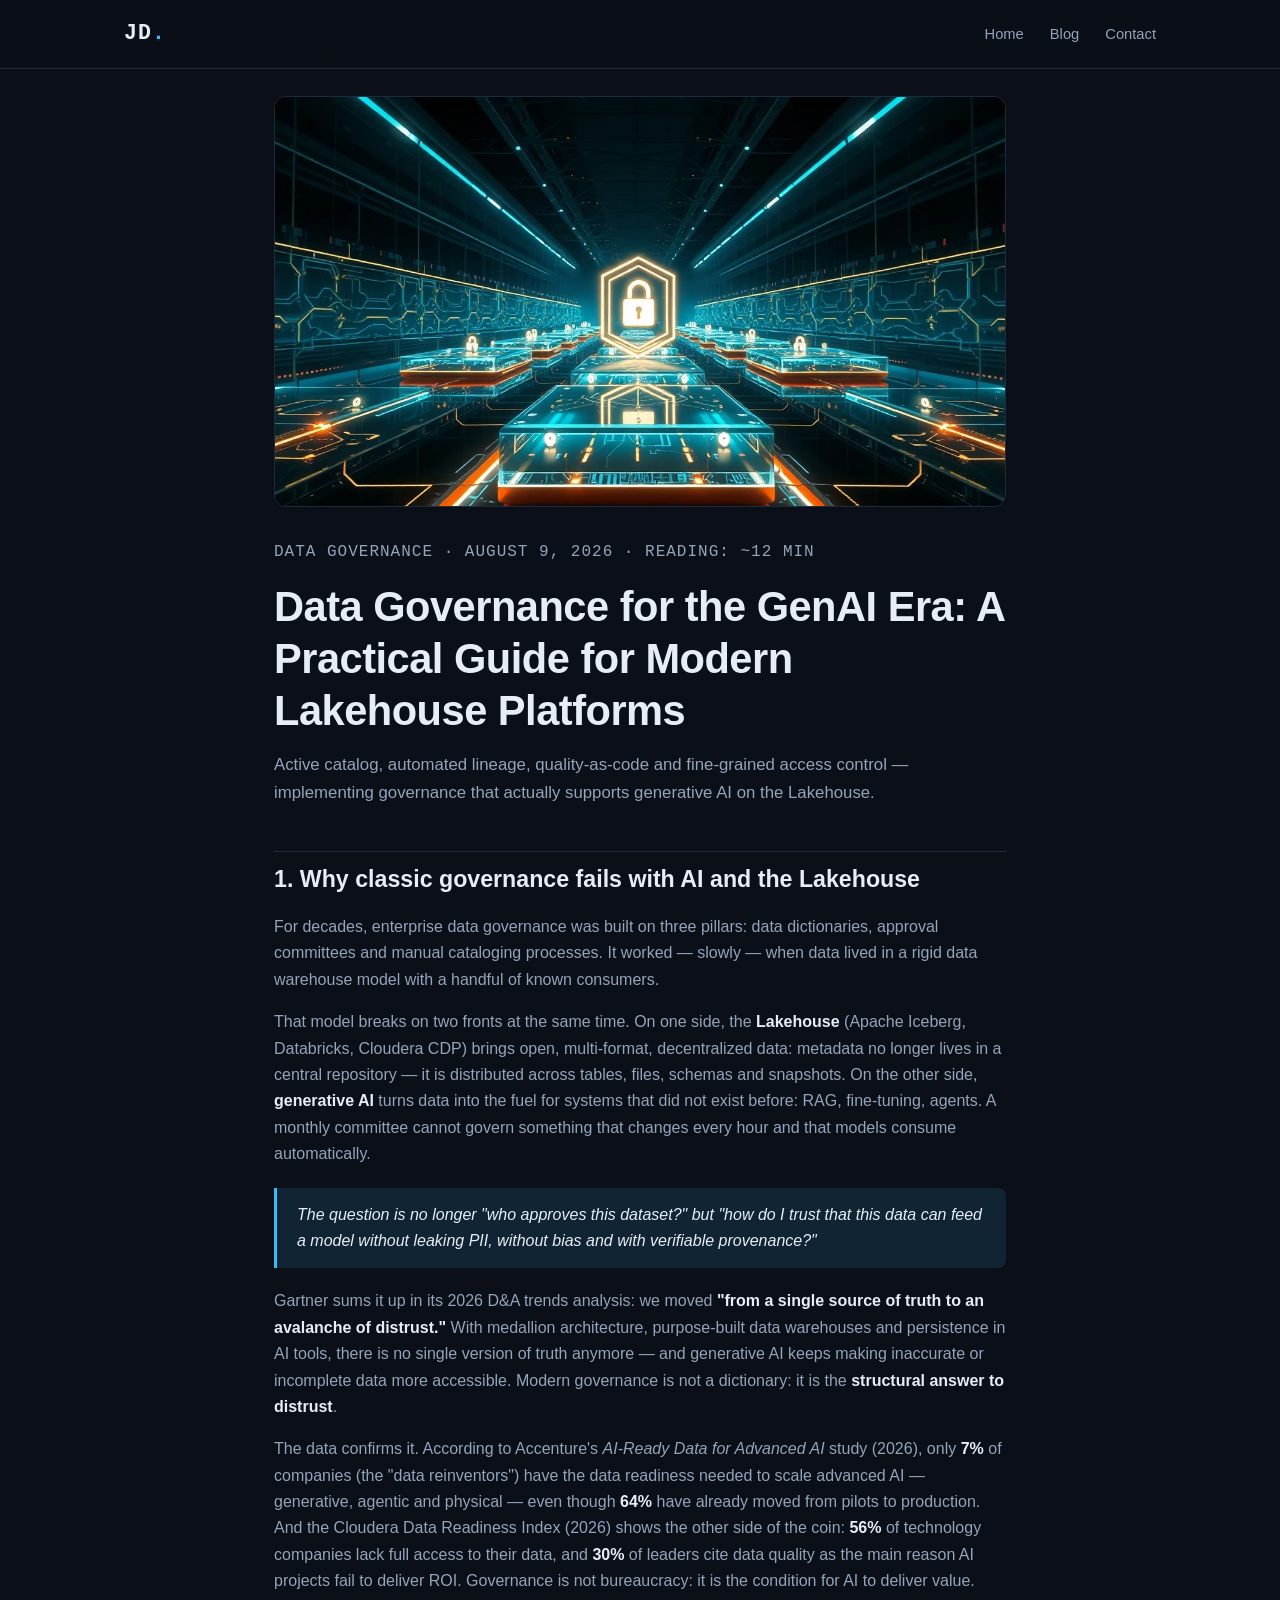
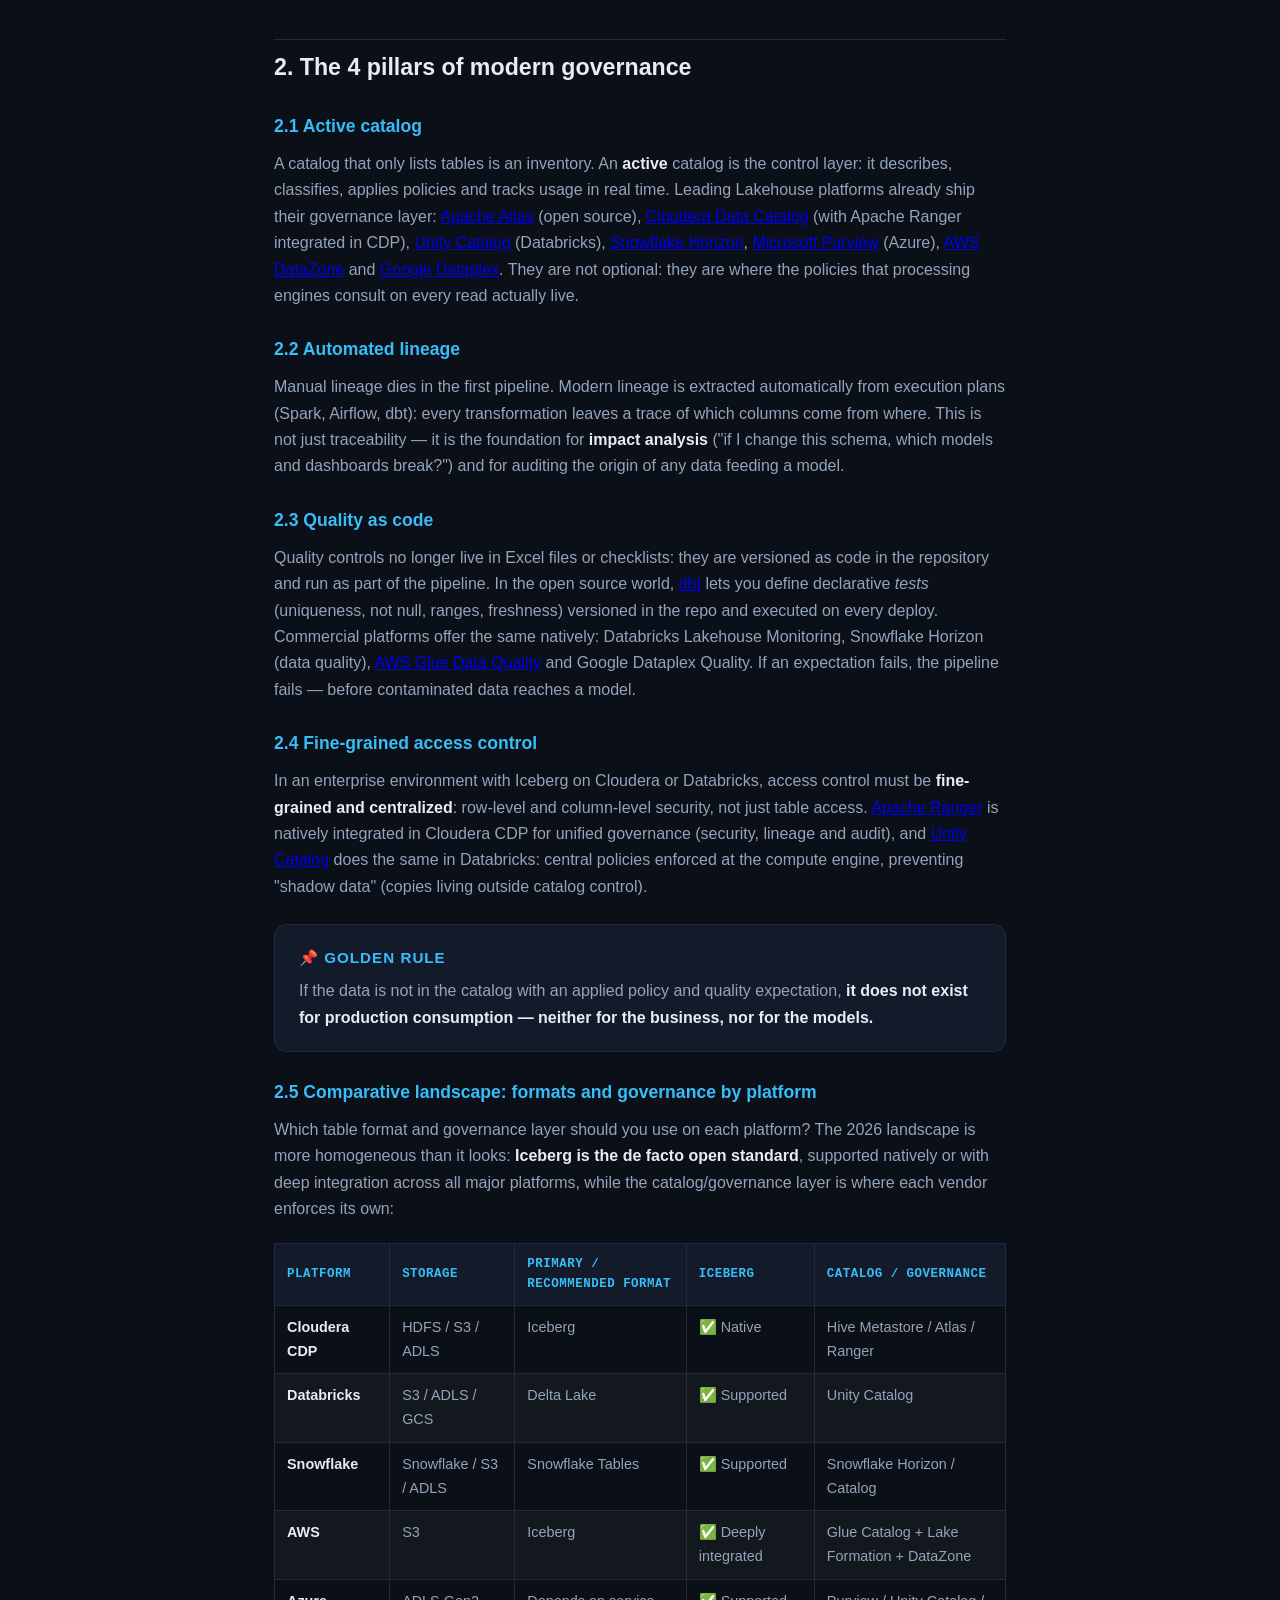
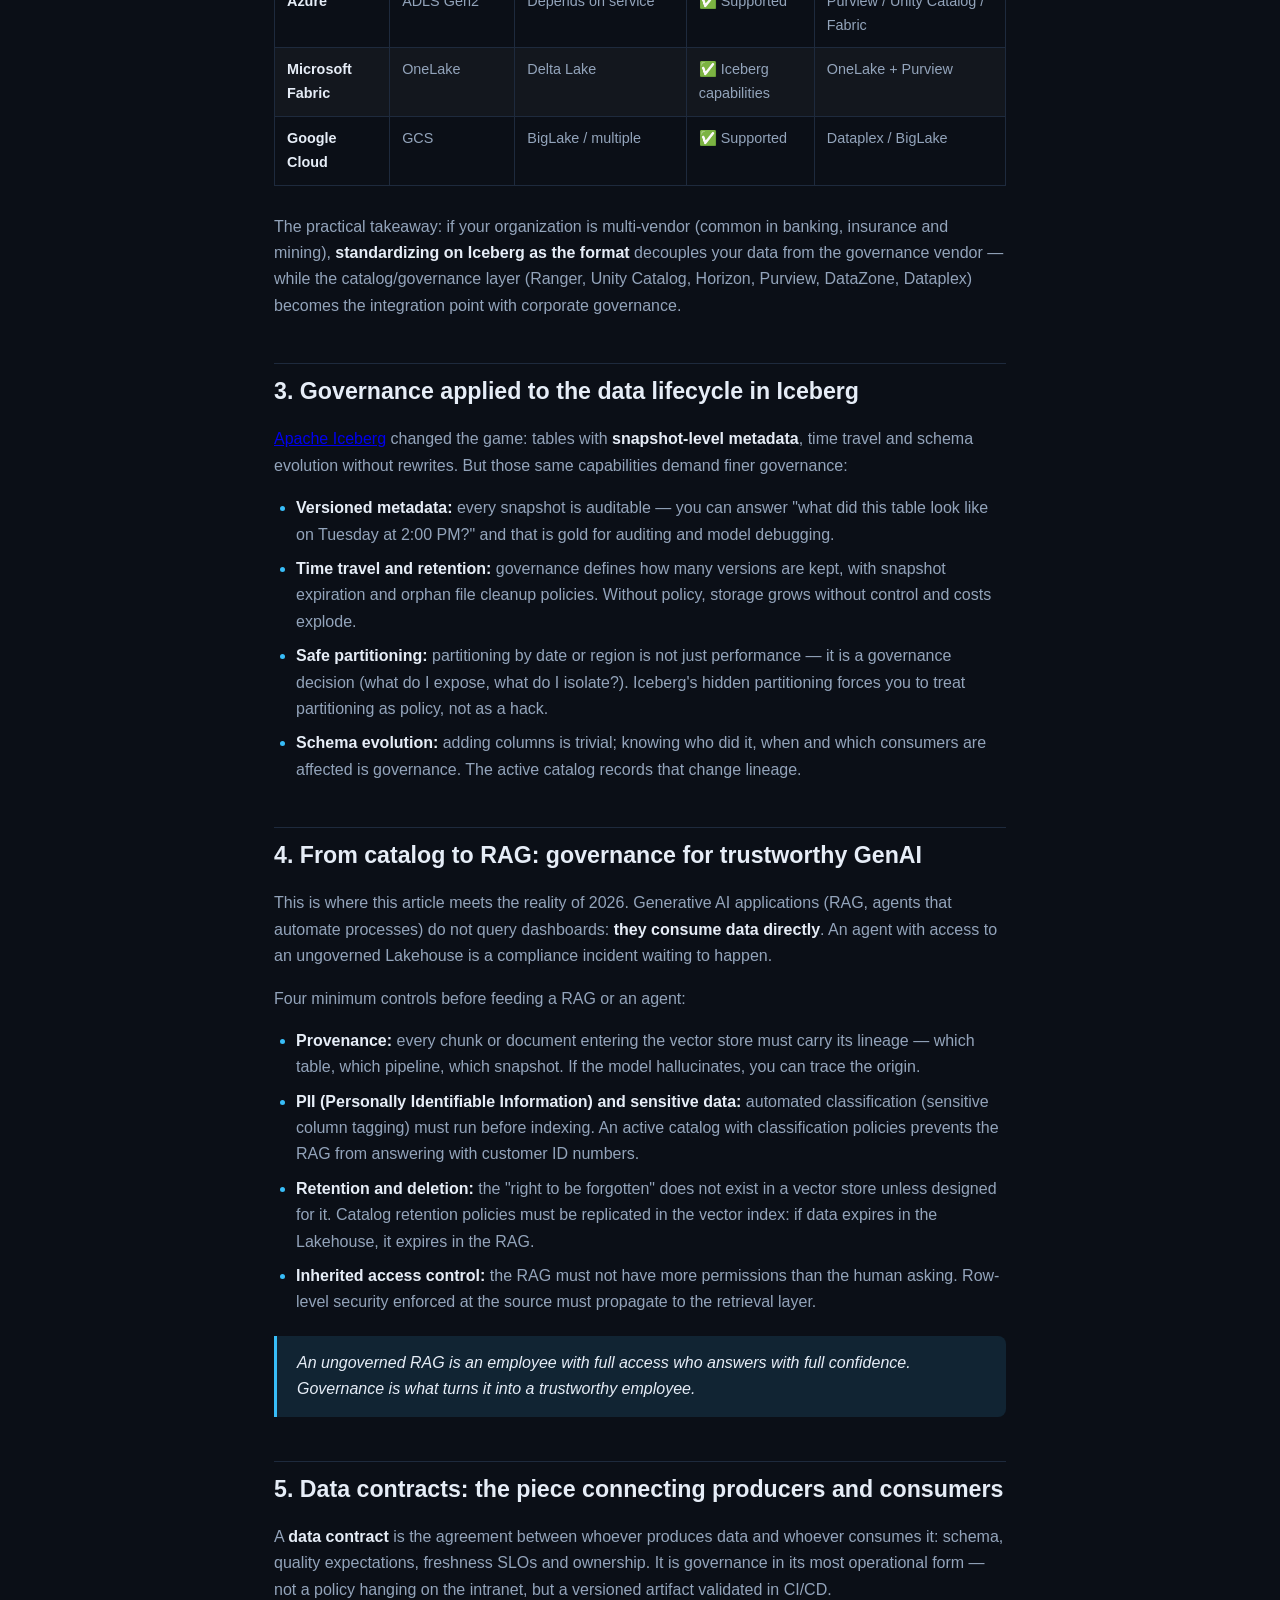
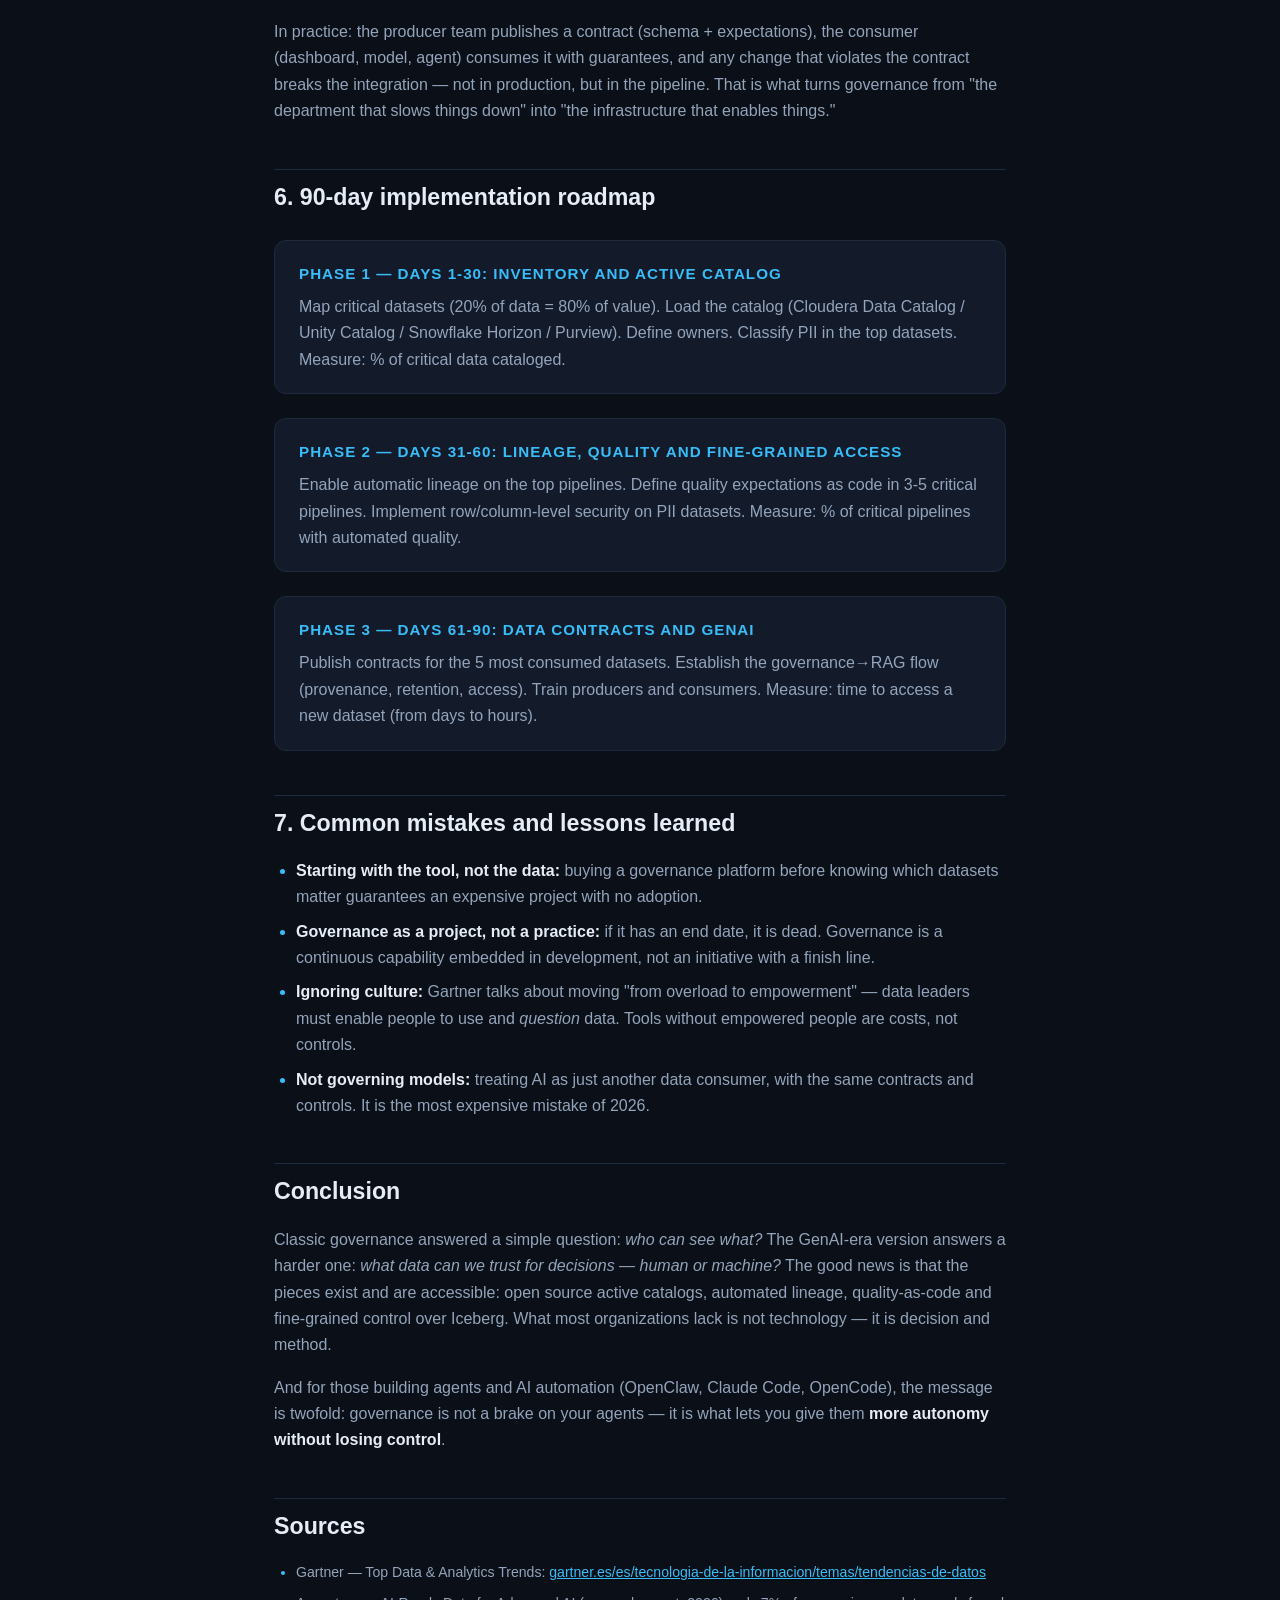
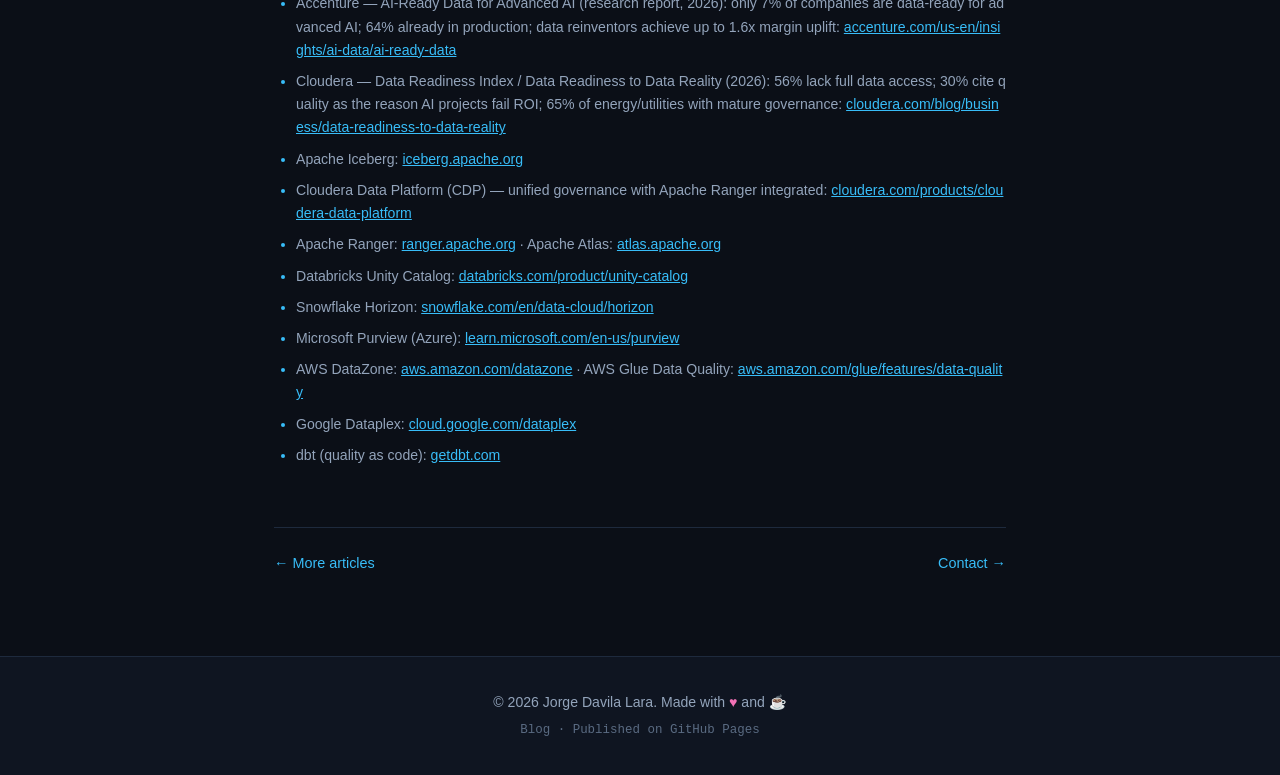
==== blog/data-governance-genai-lakehouse.en.html @ 79d01e51 "feat(blog): add AI-generated cover image to Data Governance GenAI article (ES+EN)" ====
<!DOCTYPE html>
<html lang="en">
<head>
  <meta charset="UTF-8" />
  <meta name="viewport" content="width=device-width, initial-scale=1.0" />
  <title>Data Governance for the GenAI Era — Jorge Davila Lara</title>
  <meta name="description" content="A practical guide to implementing modern governance on Lakehouse platforms (Iceberg, Databricks, Cloudera) that power generative AI applications (RAG, agents): active catalog, automated lineage, quality-as-code and fine-grained access control." />
  <link rel="stylesheet" href="../assets/css/style.css" />
  <style>
    .article { max-width: 780px; margin: 0 auto; padding: 40px 24px 80px; }
    .article-header { margin-bottom: 40px; }
    .article-cover { width: 100%; height: auto; border-radius: var(--radius); border: 1px solid var(--border); margin-bottom: 32px; display: block; }
    .article-meta { font-family: var(--mono); font-size: 0.8rem; color: var(--accent); text-transform: uppercase; letter-spacing: 1px; margin-bottom: 12px; }
    .article h1 { font-size: clamp(1.8rem, 4.5vw, 2.6rem); line-height: 1.25; letter-spacing: -0.5px; margin-bottom: 14px; }
    .article .subtitle { color: var(--text-dim); font-size: 1.05rem; margin-bottom: 10px; }
    .article h2 { font-size: 1.45rem; margin: 44px 0 16px; padding-top: 8px; border-top: 1px solid var(--border); }
    .article h3 { font-size: 1.1rem; margin: 26px 0 10px; color: var(--accent); }
    .article p { color: var(--text-dim); margin-bottom: 16px; font-size: 1rem; }
    .article ul, .article ol { color: var(--text-dim); margin: 0 0 18px 22px; }
    .article li { margin-bottom: 8px; }
    .article li::marker { color: var(--accent); }
    .article blockquote { border-left: 3px solid var(--accent); background: var(--accent-dim); padding: 14px 20px; border-radius: 0 8px 8px 0; margin: 20px 0; color: var(--text); font-style: italic; }
    .article strong { color: var(--text); }
    .article code { font-family: var(--mono); font-size: 0.88em; background: var(--bg-card); border: 1px solid var(--border); padding: 2px 7px; border-radius: 5px; color: var(--accent-2); }
    .article .callout { background: var(--bg-card); border: 1px solid var(--border); border-radius: var(--radius); padding: 20px 24px; margin: 24px 0; }
    .article .callout h4 { color: var(--accent); margin-bottom: 8px; font-size: 0.95rem; text-transform: uppercase; letter-spacing: 1px; }
    .article .callout p { margin-bottom: 8px; }
    .article .callout p:last-child { margin-bottom: 0; }
    .sources { font-size: 0.88rem; }
    .sources li { word-break: break-all; }
    .sources a { color: var(--accent); }
    .back-link { display: inline-block; margin-bottom: 30px; font-family: var(--mono); font-size: 0.85rem; color: var(--accent); text-decoration: none; }
    .back-link:hover { text-decoration: underline; }
    .article-nav { display: flex; justify-content: space-between; margin-top: 60px; padding-top: 24px; border-top: 1px solid var(--border); font-size: 0.9rem; }
    .article-nav a { color: var(--accent); text-decoration: none; }
    .article-nav a:hover { text-decoration: underline; }
    .article table { width: 100%; border-collapse: collapse; margin: 20px 0 28px; font-size: 0.9rem; }
    .article th { background: var(--bg-card); color: var(--accent); text-align: left; padding: 10px 12px; border: 1px solid var(--border); font-family: var(--mono); font-size: 0.78rem; text-transform: uppercase; letter-spacing: 0.5px; }
    .article td { padding: 10px 12px; border: 1px solid var(--border); color: var(--text-dim); vertical-align: top; }
    .article tr:nth-child(even) td { background: rgba(255, 255, 255, 0.03); }
    .article td:first-child { color: var(--text); font-weight: 600; }
    @media (max-width: 640px) { .article table { display: block; overflow-x: auto; white-space: nowrap; } }
  </style>
</head>
<body>

  <header class="navbar scrolled">
    <div class="container navbar-inner">
      <a href="../index.html" class="logo">JD<span class="logo-dot">.</span></a>
      <nav class="nav-links">
        <a href="../index.html#inicio">Home</a>
        <a href="../index.html#blog">Blog</a>
        <a href="../index.html#contacto">Contact</a>
      </nav>
    </div>
  </header>

  <main class="article">
    <a href="../index.html#blog" class="back-link">← Back to blog</a>

    <header class="article-header">
      <img src="img/data-governance-genai-lakehouse.png" alt="Data governance for the GenAI era illustration: layered data lake protected by a shield, connected to a neural network" class="article-cover" loading="lazy" />
      <p class="article-meta">Data Governance · August 9, 2026 · Reading: ~12 min</p>
      <h1>Data Governance for the GenAI Era: A Practical Guide for Modern Lakehouse Platforms</h1>
      <p class="subtitle">Active catalog, automated lineage, quality-as-code and fine-grained access control — implementing governance that actually supports generative AI on the Lakehouse.</p>
    </header>

    <h2>1. Why classic governance fails with AI and the Lakehouse</h2>
    <p>For decades, enterprise data governance was built on three pillars: data dictionaries, approval committees and manual cataloging processes. It worked — slowly — when data lived in a rigid data warehouse model with a handful of known consumers.</p>
    <p>That model breaks on two fronts at the same time. On one side, the <strong>Lakehouse</strong> (Apache Iceberg, Databricks, Cloudera CDP) brings open, multi-format, decentralized data: metadata no longer lives in a central repository — it is distributed across tables, files, schemas and snapshots. On the other side, <strong>generative AI</strong> turns data into the fuel for systems that did not exist before: RAG, fine-tuning, agents. A monthly committee cannot govern something that changes every hour and that models consume automatically.</p>
    <blockquote>The question is no longer "who approves this dataset?" but "how do I trust that this data can feed a model without leaking PII, without bias and with verifiable provenance?"</blockquote>
    <p>Gartner sums it up in its 2026 D&amp;A trends analysis: we moved <strong>"from a single source of truth to an avalanche of distrust."</strong> With medallion architecture, purpose-built data warehouses and persistence in AI tools, there is no single version of truth anymore — and generative AI keeps making inaccurate or incomplete data more accessible. Modern governance is not a dictionary: it is the <strong>structural answer to distrust</strong>.</p>
    <p>The data confirms it. According to Accenture's <em>AI-Ready Data for Advanced AI</em> study (2026), only <strong>7%</strong> of companies (the "data reinventors") have the data readiness needed to scale advanced AI — generative, agentic and physical — even though <strong>64%</strong> have already moved from pilots to production. And the Cloudera Data Readiness Index (2026) shows the other side of the coin: <strong>56%</strong> of technology companies lack full access to their data, and <strong>30%</strong> of leaders cite data quality as the main reason AI projects fail to deliver ROI. Governance is not bureaucracy: it is the condition for AI to deliver value.</p>

    <h2>2. The 4 pillars of modern governance</h2>

    <h3>2.1 Active catalog</h3>
    <p>A catalog that only lists tables is an inventory. An <strong>active</strong> catalog is the control layer: it describes, classifies, applies policies and tracks usage in real time. Leading Lakehouse platforms already ship their governance layer: <a href="https://atlas.apache.org/" target="_blank" rel="noopener">Apache Atlas</a> (open source), <a href="https://www.cloudera.com/products/cloudera-data-platform.html" target="_blank" rel="noopener">Cloudera Data Catalog</a> (with Apache Ranger integrated in CDP), <a href="https://www.databricks.com/product/unity-catalog" target="_blank" rel="noopener">Unity Catalog</a> (Databricks), <a href="https://www.snowflake.com/en/data-cloud/horizon/" target="_blank" rel="noopener">Snowflake Horizon</a>, <a href="https://learn.microsoft.com/en-us/purview/" target="_blank" rel="noopener">Microsoft Purview</a> (Azure), <a href="https://aws.amazon.com/datazone/" target="_blank" rel="noopener">AWS DataZone</a> and <a href="https://cloud.google.com/dataplex" target="_blank" rel="noopener">Google Dataplex</a>. They are not optional: they are where the policies that processing engines consult on every read actually live.</p>

    <h3>2.2 Automated lineage</h3>
    <p>Manual lineage dies in the first pipeline. Modern lineage is extracted automatically from execution plans (Spark, Airflow, dbt): every transformation leaves a trace of which columns come from where. This is not just traceability — it is the foundation for <strong>impact analysis</strong> ("if I change this schema, which models and dashboards break?") and for auditing the origin of any data feeding a model.</p>

    <h3>2.3 Quality as code</h3>
    <p>Quality controls no longer live in Excel files or checklists: they are versioned as code in the repository and run as part of the pipeline. In the open source world, <a href="https://www.getdbt.com/" target="_blank" rel="noopener">dbt</a> lets you define declarative <em>tests</em> (uniqueness, not null, ranges, freshness) versioned in the repo and executed on every deploy. Commercial platforms offer the same natively: Databricks Lakehouse Monitoring, Snowflake Horizon (data quality), <a href="https://aws.amazon.com/glue/features/data-quality/" target="_blank" rel="noopener">AWS Glue Data Quality</a> and Google Dataplex Quality. If an expectation fails, the pipeline fails — before contaminated data reaches a model.</p>

    <h3>2.4 Fine-grained access control</h3>
    <p>In an enterprise environment with Iceberg on Cloudera or Databricks, access control must be <strong>fine-grained and centralized</strong>: row-level and column-level security, not just table access. <a href="https://ranger.apache.org/" target="_blank" rel="noopener">Apache Ranger</a> is natively integrated in Cloudera CDP for unified governance (security, lineage and audit), and <a href="https://www.databricks.com/product/unity-catalog" target="_blank" rel="noopener">Unity Catalog</a> does the same in Databricks: central policies enforced at the compute engine, preventing "shadow data" (copies living outside catalog control).</p>

    <div class="callout">
      <h4>📌 Golden rule</h4>
      <p>If the data is not in the catalog with an applied policy and quality expectation, <strong>it does not exist for production consumption — neither for the business, nor for the models.</strong></p>
    </div>

    <h3>2.5 Comparative landscape: formats and governance by platform</h3>
    <p>Which table format and governance layer should you use on each platform? The 2026 landscape is more homogeneous than it looks: <strong>Iceberg is the de facto open standard</strong>, supported natively or with deep integration across all major platforms, while the catalog/governance layer is where each vendor enforces its own:</p>
    <table>
      <thead>
        <tr>
          <th>Platform</th>
          <th>Storage</th>
          <th>Primary / recommended format</th>
          <th>Iceberg</th>
          <th>Catalog / Governance</th>
        </tr>
      </thead>
      <tbody>
        <tr>
          <td>Cloudera CDP</td>
          <td>HDFS / S3 / ADLS</td>
          <td>Iceberg</td>
          <td>✅ Native</td>
          <td>Hive Metastore / Atlas / Ranger</td>
        </tr>
        <tr>
          <td>Databricks</td>
          <td>S3 / ADLS / GCS</td>
          <td>Delta Lake</td>
          <td>✅ Supported</td>
          <td>Unity Catalog</td>
        </tr>
        <tr>
          <td>Snowflake</td>
          <td>Snowflake / S3 / ADLS</td>
          <td>Snowflake Tables</td>
          <td>✅ Supported</td>
          <td>Snowflake Horizon / Catalog</td>
        </tr>
        <tr>
          <td>AWS</td>
          <td>S3</td>
          <td>Iceberg</td>
          <td>✅ Deeply integrated</td>
          <td>Glue Catalog + Lake Formation + DataZone</td>
        </tr>
        <tr>
          <td>Azure</td>
          <td>ADLS Gen2</td>
          <td>Depends on service</td>
          <td>✅ Supported</td>
          <td>Purview / Unity Catalog / Fabric</td>
        </tr>
        <tr>
          <td>Microsoft Fabric</td>
          <td>OneLake</td>
          <td>Delta Lake</td>
          <td>✅ Iceberg capabilities</td>
          <td>OneLake + Purview</td>
        </tr>
        <tr>
          <td>Google Cloud</td>
          <td>GCS</td>
          <td>BigLake / multiple</td>
          <td>✅ Supported</td>
          <td>Dataplex / BigLake</td>
        </tr>
      </tbody>
    </table>
    <p>The practical takeaway: if your organization is multi-vendor (common in banking, insurance and mining), <strong>standardizing on Iceberg as the format</strong> decouples your data from the governance vendor — while the catalog/governance layer (Ranger, Unity Catalog, Horizon, Purview, DataZone, Dataplex) becomes the integration point with corporate governance.</p>

    <h2>3. Governance applied to the data lifecycle in Iceberg</h2>
    <p><a href="https://iceberg.apache.org/" target="_blank" rel="noopener">Apache Iceberg</a> changed the game: tables with <strong>snapshot-level metadata</strong>, time travel and schema evolution without rewrites. But those same capabilities demand finer governance:</p>
    <ul>
      <li><strong>Versioned metadata:</strong> every snapshot is auditable — you can answer "what did this table look like on Tuesday at 2:00 PM?" and that is gold for auditing and model debugging.</li>
      <li><strong>Time travel and retention:</strong> governance defines how many versions are kept, with snapshot expiration and orphan file cleanup policies. Without policy, storage grows without control and costs explode.</li>
      <li><strong>Safe partitioning:</strong> partitioning by date or region is not just performance — it is a governance decision (what do I expose, what do I isolate?). Iceberg's hidden partitioning forces you to treat partitioning as policy, not as a hack.</li>
      <li><strong>Schema evolution:</strong> adding columns is trivial; knowing who did it, when and which consumers are affected is governance. The active catalog records that change lineage.</li>
    </ul>

    <h2>4. From catalog to RAG: governance for trustworthy GenAI</h2>
    <p>This is where this article meets the reality of 2026. Generative AI applications (RAG, agents that automate processes) do not query dashboards: <strong>they consume data directly</strong>. An agent with access to an ungoverned Lakehouse is a compliance incident waiting to happen.</p>
    <p>Four minimum controls before feeding a RAG or an agent:</p>
    <ul>
      <li><strong>Provenance:</strong> every chunk or document entering the vector store must carry its lineage — which table, which pipeline, which snapshot. If the model hallucinates, you can trace the origin.</li>
      <li><strong>PII (Personally Identifiable Information) and sensitive data:</strong> automated classification (sensitive column tagging) must run before indexing. An active catalog with classification policies prevents the RAG from answering with customer ID numbers.</li>
      <li><strong>Retention and deletion:</strong> the "right to be forgotten" does not exist in a vector store unless designed for it. Catalog retention policies must be replicated in the vector index: if data expires in the Lakehouse, it expires in the RAG.</li>
      <li><strong>Inherited access control:</strong> the RAG must not have more permissions than the human asking. Row-level security enforced at the source must propagate to the retrieval layer.</li>
    </ul>
    <blockquote>An ungoverned RAG is an employee with full access who answers with full confidence. Governance is what turns it into a trustworthy employee.</blockquote>

    <h2>5. Data contracts: the piece connecting producers and consumers</h2>
    <p>A <strong>data contract</strong> is the agreement between whoever produces data and whoever consumes it: schema, quality expectations, freshness SLOs and ownership. It is governance in its most operational form — not a policy hanging on the intranet, but a versioned artifact validated in CI/CD.</p>
    <p>In practice: the producer team publishes a contract (schema + expectations), the consumer (dashboard, model, agent) consumes it with guarantees, and any change that violates the contract breaks the integration — not in production, but in the pipeline. That is what turns governance from "the department that slows things down" into "the infrastructure that enables things."</p>

    <h2>6. 90-day implementation roadmap</h2>
    <div class="callout">
      <h4>Phase 1 — Days 1-30: Inventory and active catalog</h4>
      <p>Map critical datasets (20% of data = 80% of value). Load the catalog (Cloudera Data Catalog / Unity Catalog / Snowflake Horizon / Purview). Define owners. Classify PII in the top datasets. Measure: % of critical data cataloged.</p>
    </div>
    <div class="callout">
      <h4>Phase 2 — Days 31-60: Lineage, quality and fine-grained access</h4>
      <p>Enable automatic lineage on the top pipelines. Define quality expectations as code in 3-5 critical pipelines. Implement row/column-level security on PII datasets. Measure: % of critical pipelines with automated quality.</p>
    </div>
    <div class="callout">
      <h4>Phase 3 — Days 61-90: Data contracts and GenAI</h4>
      <p>Publish contracts for the 5 most consumed datasets. Establish the governance→RAG flow (provenance, retention, access). Train producers and consumers. Measure: time to access a new dataset (from days to hours).</p>
    </div>

    <h2>7. Common mistakes and lessons learned</h2>
    <ul>
      <li><strong>Starting with the tool, not the data:</strong> buying a governance platform before knowing which datasets matter guarantees an expensive project with no adoption.</li>
      <li><strong>Governance as a project, not a practice:</strong> if it has an end date, it is dead. Governance is a continuous capability embedded in development, not an initiative with a finish line.</li>
      <li><strong>Ignoring culture:</strong> Gartner talks about moving "from overload to empowerment" — data leaders must enable people to use and <em>question</em> data. Tools without empowered people are costs, not controls.</li>
      <li><strong>Not governing models:</strong> treating AI as just another data consumer, with the same contracts and controls. It is the most expensive mistake of 2026.</li>
    </ul>

    <h2>Conclusion</h2>
    <p>Classic governance answered a simple question: <em>who can see what?</em> The GenAI-era version answers a harder one: <em>what data can we trust for decisions — human or machine?</em> The good news is that the pieces exist and are accessible: open source active catalogs, automated lineage, quality-as-code and fine-grained control over Iceberg. What most organizations lack is not technology — it is decision and method.</p>
    <p>And for those building agents and AI automation (OpenClaw, Claude Code, OpenCode), the message is twofold: governance is not a brake on your agents — it is what lets you give them <strong>more autonomy without losing control</strong>.</p>

    <h2>Sources</h2>
    <ul class="sources">
      <li>Gartner — Top Data &amp; Analytics Trends: <a href="https://gartner.es/es/tecnologia-de-la-informacion/temas/tendencias-de-datos" target="_blank" rel="noopener">gartner.es/es/tecnologia-de-la-informacion/temas/tendencias-de-datos</a></li>
      <li>Accenture — AI-Ready Data for Advanced AI (research report, 2026): only 7% of companies are data-ready for advanced AI; 64% already in production; data reinventors achieve up to 1.6x margin uplift: <a href="https://www.accenture.com/us-en/insights/ai-data/ai-ready-data" target="_blank" rel="noopener">accenture.com/us-en/insights/ai-data/ai-ready-data</a></li>
      <li>Cloudera — Data Readiness Index / Data Readiness to Data Reality (2026): 56% lack full data access; 30% cite quality as the reason AI projects fail ROI; 65% of energy/utilities with mature governance: <a href="https://www.cloudera.com/blog/business/data-readiness-to-data-reality-how-key-industries-are-rewiring-their-data-strategies.html" target="_blank" rel="noopener">cloudera.com/blog/business/data-readiness-to-data-reality</a></li>
      <li>Apache Iceberg: <a href="https://iceberg.apache.org/" target="_blank" rel="noopener">iceberg.apache.org</a></li>
      <li>Cloudera Data Platform (CDP) — unified governance with Apache Ranger integrated: <a href="https://www.cloudera.com/products/cloudera-data-platform.html" target="_blank" rel="noopener">cloudera.com/products/cloudera-data-platform</a></li>
      <li>Apache Ranger: <a href="https://ranger.apache.org/" target="_blank" rel="noopener">ranger.apache.org</a> · Apache Atlas: <a href="https://atlas.apache.org/" target="_blank" rel="noopener">atlas.apache.org</a></li>
      <li>Databricks Unity Catalog: <a href="https://www.databricks.com/product/unity-catalog" target="_blank" rel="noopener">databricks.com/product/unity-catalog</a></li>
      <li>Snowflake Horizon: <a href="https://www.snowflake.com/en/data-cloud/horizon/" target="_blank" rel="noopener">snowflake.com/en/data-cloud/horizon</a></li>
      <li>Microsoft Purview (Azure): <a href="https://learn.microsoft.com/en-us/purview/" target="_blank" rel="noopener">learn.microsoft.com/en-us/purview</a></li>
      <li>AWS DataZone: <a href="https://aws.amazon.com/datazone/" target="_blank" rel="noopener">aws.amazon.com/datazone</a> · AWS Glue Data Quality: <a href="https://aws.amazon.com/glue/features/data-quality/" target="_blank" rel="noopener">aws.amazon.com/glue/features/data-quality</a></li>
      <li>Google Dataplex: <a href="https://cloud.google.com/dataplex" target="_blank" rel="noopener">cloud.google.com/dataplex</a></li>
      <li>dbt (quality as code): <a href="https://www.getdbt.com/" target="_blank" rel="noopener">getdbt.com</a></li>
    </ul>

    <nav class="article-nav">
      <a href="../index.html#blog">← More articles</a>
      <a href="../index.html#contacto">Contact →</a>
    </nav>
  </main>

  <footer class="footer">
    <div class="container footer-inner">
      <p>© <span id="year"></span> Jorge Davila Lara. Made with <span class="heart">♥</span> and ☕</p>
      <p class="footer-meta">Blog · Published on GitHub Pages</p>
    </div>
  </footer>

  <script>
    document.getElementById("year").textContent = new Date().getFullYear();
  </script>
</body>
</html>
---- assets/css/style.css ----
/* ============================================================
   JORGE DAVILA LARA — PORTFOLIO
   Dark technical theme · cyan accent · system fonts
   ============================================================ */

:root {
  --bg: #0b0f17;
  --bg-alt: #0f1521;
  --bg-card: #131b2b;
  --border: #1e2a3d;
  --text: #e6edf7;
  --text-dim: #93a4bb;
  --accent: #38bdf8;
  --accent-2: #22d3ee;
  --accent-dim: rgba(56, 189, 248, 0.12);
  --success: #34d399;
  --radius: 12px;
  --max-w: 1080px;
  --font: "Segoe UI", -apple-system, BlinkMacSystemFont, Roboto, "Helvetica Neue", Arial, sans-serif;
  --mono: "Cascadia Code", "JetBrains Mono", Consolas, "Courier New", monospace;
  --shadow: 0 8px 30px rgba(0, 0, 0, 0.35);
}

* { margin: 0; padding: 0; box-sizing: border-box; }

html { scroll-behavior: smooth; }

body {
  font-family: var(--font);
  background: var(--bg);
  color: var(--text);
  line-height: 1.65;
  overflow-x: hidden;
}

::selection { background: var(--accent); color: #04121d; }

.container { max-width: var(--max-w); margin: 0 auto; padding: 0 24px; }

/* ---------- Navbar ---------- */
.navbar {
  position: fixed;
  top: 0; left: 0; right: 0;
  z-index: 100;
  background: rgba(11, 15, 23, 0.85);
  backdrop-filter: blur(12px);
  border-bottom: 1px solid transparent;
  transition: border-color 0.3s, background 0.3s;
}

.navbar.scrolled {
  border-bottom-color: var(--border);
  background: rgba(11, 15, 23, 0.95);
}

.navbar-inner {
  display: flex;
  align-items: center;
  justify-content: space-between;
  height: 68px;
}

.logo {
  font-family: var(--mono);
  font-weight: 700;
  font-size: 1.35rem;
  color: var(--text);
  text-decoration: none;
  letter-spacing: 1px;
}

.logo-dot { color: var(--accent); }

.nav-links {
  display: flex;
  gap: 26px;
  align-items: center;
}

.nav-links a {
  color: var(--text-dim);
  text-decoration: none;
  font-size: 0.92rem;
  font-weight: 500;
  transition: color 0.2s;
  position: relative;
}

.nav-links a:hover { color: var(--accent); }

.nav-links a::after {
  content: "";
  position: absolute;
  bottom: -4px; left: 0;
  width: 0; height: 2px;
  background: var(--accent);
  transition: width 0.25s;
}

.nav-links a:hover::after { width: 100%; }

.navbar-actions { display: flex; align-items: center; gap: 14px; }

.lang-toggle {
  font-family: var(--mono);
  font-size: 0.8rem;
  font-weight: 700;
  padding: 6px 14px;
  border-radius: 999px;
  border: 1px solid var(--border);
  background: var(--bg-card);
  color: var(--accent);
  cursor: pointer;
  transition: border-color 0.2s, background 0.2s;
}

.lang-toggle:hover { border-color: var(--accent); background: var(--accent-dim); }

.menu-toggle {
  display: none;
  flex-direction: column;
  gap: 5px;
  background: none;
  border: none;
  cursor: pointer;
  padding: 6px;
}

.menu-toggle span {
  width: 24px; height: 2px;
  background: var(--text);
  border-radius: 2px;
  transition: transform 0.3s, opacity 0.3s;
}

.menu-toggle.open span:nth-child(1) { transform: translateY(7px) rotate(45deg); }
.menu-toggle.open span:nth-child(2) { opacity: 0; }
.menu-toggle.open span:nth-child(3) { transform: translateY(-7px) rotate(-45deg); }

/* ---------- Hero ---------- */
.hero {
  min-height: 100vh;
  display: flex;
  align-items: center;
  padding: 120px 0 60px;
  position: relative;
  background:
    radial-gradient(ellipse 60% 45% at 70% 15%, rgba(56, 189, 248, 0.10), transparent),
    radial-gradient(ellipse 50% 40% at 15% 80%, rgba(34, 211, 238, 0.06), transparent),
    var(--bg);
}

.hero::before {
  content: "";
  position: absolute;
  inset: 0;
  background-image:
    linear-gradient(rgba(56, 189, 248, 0.035) 1px, transparent 1px),
    linear-gradient(90deg, rgba(56, 189, 248, 0.035) 1px, transparent 1px);
  background-size: 46px 46px;
  mask-image: radial-gradient(ellipse 70% 60% at 50% 40%, black 30%, transparent 75%);
  -webkit-mask-image: radial-gradient(ellipse 70% 60% at 50% 40%, black 30%, transparent 75%);
  pointer-events: none;
}

.hero-inner { position: relative; z-index: 1; }

.hero-greeting {
  font-family: var(--mono);
  color: var(--accent);
  font-size: 1.05rem;
  margin-bottom: 10px;
}

.hero-name {
  font-size: clamp(2.6rem, 7vw, 4.4rem);
  font-weight: 800;
  letter-spacing: -1.5px;
  line-height: 1.1;
  background: linear-gradient(120deg, var(--text) 30%, var(--accent));
  -webkit-background-clip: text;
  background-clip: text;
  -webkit-text-fill-color: transparent;
}

.hero-role {
  font-family: var(--mono);
  font-size: clamp(1.1rem, 3vw, 1.5rem);
  font-weight: 600;
  color: var(--accent-2);
  margin: 14px 0 18px;
  min-height: 1.6em;
}

.caret {
  display: inline-block;
  width: 2px; height: 1.05em;
  background: var(--accent);
  margin-left: 4px;
  vertical-align: -0.15em;
  animation: blink 0.9s step-end infinite;
}

@keyframes blink { 0%, 100% { opacity: 1; } 50% { opacity: 0; } }

.hero-tagline {
  color: var(--text-dim);
  font-size: 1.08rem;
  max-width: 640px;
  margin-bottom: 26px;
}

.hero-badges {
  display: flex;
  flex-wrap: wrap;
  gap: 10px;
  margin-bottom: 34px;
}

.badge {
  font-family: var(--mono);
  font-size: 0.78rem;
  padding: 6px 14px;
  border-radius: 999px;
  border: 1px solid var(--border);
  background: var(--bg-card);
  color: var(--text-dim);
  transition: border-color 0.2s, color 0.2s;
}

.badge:hover { border-color: var(--accent); color: var(--accent); }

.hero-cta { display: flex; gap: 14px; flex-wrap: wrap; margin-bottom: 54px; }

.btn {
  display: inline-block;
  padding: 13px 28px;
  border-radius: 10px;
  font-weight: 600;
  font-size: 0.95rem;
  text-decoration: none;
  transition: transform 0.2s, box-shadow 0.2s, background 0.2s, border-color 0.2s;
}

.btn-primary {
  background: linear-gradient(135deg, var(--accent), var(--accent-2));
  color: #04121d;
  box-shadow: 0 4px 20px rgba(56, 189, 248, 0.25);
}

.btn-primary:hover { transform: translateY(-2px); box-shadow: 0 8px 28px rgba(56, 189, 248, 0.4); }

.btn-ghost {
  border: 1px solid var(--border);
  color: var(--text);
  background: transparent;
}

.btn-ghost:hover { border-color: var(--accent); color: var(--accent); transform: translateY(-2px); }

.hero-stats {
  display: grid;
  grid-template-columns: repeat(auto-fit, minmax(150px, 1fr));
  gap: 18px;
  max-width: 720px;
}

.stat {
  background: var(--bg-card);
  border: 1px solid var(--border);
  border-radius: var(--radius);
  padding: 18px 20px;
  transition: border-color 0.2s, transform 0.2s;
}

.stat:hover { border-color: var(--accent); transform: translateY(-3px); }

.stat-num {
  display: block;
  font-family: var(--mono);
  font-size: 1.7rem;
  font-weight: 700;
  color: var(--accent);
}

.stat-label { font-size: 0.85rem; color: var(--text-dim); }

/* ---------- Sections ---------- */
.section { padding: 100px 0; }

.section-alt { background: var(--bg-alt); border-top: 1px solid var(--border); border-bottom: 1px solid var(--border); }

.kicker {
  font-family: var(--mono);
  font-size: 0.85rem;
  color: var(--accent);
  text-transform: uppercase;
  letter-spacing: 2px;
  margin-bottom: 8px;
}

.section-title {
  font-size: clamp(1.8rem, 4vw, 2.5rem);
  font-weight: 700;
  letter-spacing: -0.5px;
  margin-bottom: 48px;
}

.section-title::after {
  content: "";
  display: block;
  width: 56px;
  height: 3px;
  background: linear-gradient(90deg, var(--accent), transparent);
  margin-top: 10px;
  border-radius: 2px;
}

/* ---------- About ---------- */
.about-grid {
  display: grid;
  grid-template-columns: 1.4fr 1fr;
  gap: 40px;
  align-items: start;
}

.about-text p { color: var(--text-dim); margin-bottom: 16px; font-size: 0.99rem; }

.about-card {
  background: var(--bg-card);
  border: 1px solid var(--border);
  border-radius: var(--radius);
  padding: 26px;
  position: sticky;
  top: 90px;
}

.about-card h3 { font-size: 1.05rem; margin-bottom: 18px; color: var(--text); }

.about-list { list-style: none; }

.about-list li {
  display: flex;
  justify-content: space-between;
  gap: 12px;
  padding: 10px 0;
  border-bottom: 1px dashed var(--border);
  font-size: 0.9rem;
}

.about-list li:last-child { border-bottom: none; }

.li-label { color: var(--text-dim); flex-shrink: 0; }

.about-list li span:last-child { text-align: right; color: var(--text); }

/* ---------- Skills ---------- */
.skills-grid {
  display: grid;
  grid-template-columns: repeat(2, 1fr);
  gap: 24px;
}

.skill-cat {
  background: var(--bg-card);
  border: 1px solid var(--border);
  border-radius: var(--radius);
  padding: 24px;
  transition: border-color 0.25s, transform 0.25s;
}

.skill-cat:hover { border-color: var(--accent); transform: translateY(-3px); }

.skill-cat h3 { font-size: 1rem; margin-bottom: 16px; }

.chips { display: flex; flex-wrap: wrap; gap: 8px; }

.chip {
  font-family: var(--mono);
  font-size: 0.78rem;
  padding: 5px 12px;
  border-radius: 8px;
  background: var(--accent-dim);
  border: 1px solid rgba(56, 189, 248, 0.2);
  color: var(--accent);
  transition: background 0.2s, transform 0.2s;
}

.chip:hover { background: rgba(56, 189, 248, 0.22); transform: translateY(-2px); }

/* ---------- Timeline ---------- */
.timeline {
  position: relative;
  padding-left: 30px;
}

.timeline::before {
  content: "";
  position: absolute;
  left: 8px; top: 6px; bottom: 6px;
  width: 2px;
  background: linear-gradient(180deg, var(--accent), var(--border) 60%);
}

.timeline-item { position: relative; margin-bottom: 34px; }

.timeline-marker {
  position: absolute;
  left: -30px; top: 6px;
  width: 18px; height: 18px;
  border-radius: 50%;
  background: var(--bg);
  border: 3px solid var(--accent);
  box-shadow: 0 0 0 4px rgba(56, 189, 248, 0.15);
}

.timeline-card {
  background: var(--bg-card);
  border: 1px solid var(--border);
  border-radius: var(--radius);
  padding: 24px 26px;
  transition: border-color 0.25s, transform 0.25s;
}

.timeline-card:hover { border-color: var(--accent); transform: translateX(4px); }

.timeline-head {
  display: flex;
  justify-content: space-between;
  align-items: baseline;
  gap: 14px;
  flex-wrap: wrap;
  margin-bottom: 6px;
}

.timeline-head h3 { font-size: 1.06rem; color: var(--text); }

.timeline-date {
  font-family: var(--mono);
  font-size: 0.78rem;
  color: var(--accent);
  white-space: nowrap;
}

.timeline-company { font-size: 0.88rem; color: var(--text-dim); margin-bottom: 12px; }

.timeline-card ul { padding-left: 18px; }

.timeline-card li { color: var(--text-dim); font-size: 0.92rem; margin-bottom: 6px; }

.timeline-card li::marker { color: var(--accent); }

/* ---------- Projects ---------- */
.projects-grid {
  display: grid;
  grid-template-columns: repeat(auto-fill, minmax(300px, 1fr));
  gap: 22px;
}

.project-card {
  background: var(--bg-card);
  border: 1px solid var(--border);
  border-radius: var(--radius);
  padding: 26px;
  display: flex;
  flex-direction: column;
  gap: 12px;
  text-decoration: none;
  color: var(--text);
  transition: border-color 0.25s, transform 0.25s, box-shadow 0.25s;
}

.project-card:hover { border-color: var(--accent); transform: translateY(-5px); box-shadow: var(--shadow); }

.project-top { display: flex; justify-content: space-between; align-items: center; }

.project-icon { font-size: 1.6rem; }

.project-links { display: flex; gap: 10px; }

.project-links a {
  color: var(--text-dim);
  font-size: 1.05rem;
  text-decoration: none;
  transition: color 0.2s;
}

.project-links a:hover { color: var(--accent); }

.project-card h3 { font-size: 1.08rem; }

.project-card p { font-size: 0.9rem; color: var(--text-dim); flex-grow: 1; }

.project-tags { display: flex; flex-wrap: wrap; gap: 6px; }

.project-tags span {
  font-family: var(--mono);
  font-size: 0.72rem;
  padding: 3px 10px;
  border-radius: 6px;
  background: var(--accent-dim);
  color: var(--accent);
}

/* ---------- Blog ---------- */
.blog-sub {
  color: var(--text-dim);
  max-width: 620px;
  margin-bottom: 44px;
}

.blog-grid {
  display: grid;
  grid-template-columns: repeat(auto-fill, minmax(300px, 1fr));
  gap: 22px;
}

.blog-card {
  background: var(--bg-card);
  border: 1px solid var(--border);
  border-radius: var(--radius);
  padding: 26px;
  display: flex;
  flex-direction: column;
  gap: 12px;
  text-decoration: none;
  color: var(--text);
  transition: border-color 0.25s, transform 0.25s, box-shadow 0.25s;
}

.blog-card:hover { border-color: var(--accent); transform: translateY(-5px); box-shadow: var(--shadow); }

.blog-meta {
  font-family: var(--mono);
  font-size: 0.75rem;
  color: var(--accent);
  text-transform: uppercase;
  letter-spacing: 1px;
}

.blog-card h3 { font-size: 1.06rem; line-height: 1.4; }

.blog-card p { font-size: 0.9rem; color: var(--text-dim); flex-grow: 1; }

.blog-readmore {
  font-family: var(--mono);
  font-size: 0.82rem;
  color: var(--accent);
}

.projects-empty,
.blog-empty {
  color: var(--text-dim);
  font-style: italic;
  grid-column: 1 / -1;
  padding: 20px 0;
}

/* ---------- Certifications ---------- */
.certs-grid {
  display: grid;
  grid-template-columns: repeat(auto-fill, minmax(240px, 1fr));
  gap: 18px;
}

.cert-card {
  background: var(--bg-card);
  border: 1px solid var(--border);
  border-radius: var(--radius);
  padding: 22px;
  transition: border-color 0.25s, transform 0.25s;
}

.cert-card:hover { border-color: var(--accent); transform: translateY(-4px); }

.cert-icon { font-size: 1.5rem; display: block; margin-bottom: 12px; }

.cert-card h3 { font-size: 0.98rem; margin-bottom: 6px; }

.cert-issuer { font-size: 0.82rem; color: var(--text-dim); }

/* ---------- Contact ---------- */
.contact-sub {
  color: var(--text-dim);
  max-width: 520px;
  margin-bottom: 44px;
}

.contact-grid {
  display: grid;
  grid-template-columns: repeat(auto-fit, minmax(240px, 1fr));
  gap: 20px;
}

.contact-card {
  display: flex;
  flex-direction: column;
  gap: 6px;
  background: var(--bg-card);
  border: 1px solid var(--border);
  border-radius: var(--radius);
  padding: 28px 24px;
  text-decoration: none;
  color: var(--text);
  transition: border-color 0.25s, transform 0.25s, box-shadow 0.25s;
}

.contact-card:hover { border-color: var(--accent); transform: translateY(-4px); box-shadow: var(--shadow); }

.contact-icon { font-size: 1.6rem; margin-bottom: 8px; }

.contact-card h3 { font-size: 1.02rem; }

.contact-card p {
  font-size: 0.88rem;
  color: var(--text-dim);
  font-family: var(--mono);
  word-break: break-all;
}

/* ---------- Footer ---------- */
.footer {
  border-top: 1px solid var(--border);
  padding: 34px 0;
  background: var(--bg-alt);
}

.footer-inner { text-align: center; color: var(--text-dim); font-size: 0.88rem; }

.footer-meta { font-family: var(--mono); font-size: 0.78rem; margin-top: 6px; color: #5a6b82; }

.heart { color: #f472b6; }

/* ---------- Reveal animation ---------- */
.reveal {
  opacity: 0;
  transform: translateY(26px);
  transition: opacity 0.7s ease, transform 0.7s ease;
}

.reveal.visible { opacity: 1; transform: none; }

/* ---------- Responsive ---------- */
@media (max-width: 860px) {
  .nav-links {
    position: fixed;
    top: 68px; left: 0; right: 0;
    flex-direction: column;
    background: rgba(11, 15, 23, 0.98);
    padding: 24px;
    gap: 18px;
    border-bottom: 1px solid var(--border);
    transform: translateY(-120%);
    transition: transform 0.3s ease;
    align-items: flex-start;
  }

  .nav-links.open { transform: none; }

  .menu-toggle { display: flex; }

  .about-grid { grid-template-columns: 1fr; }
  .about-card { position: static; }
  .skills-grid { grid-template-columns: 1fr; }
  .section { padding: 76px 0; }
  .hero { padding-top: 110px; }
}

@media (prefers-reduced-motion: reduce) {
  * { animation: none !important; transition: none !important; }
  .reveal { opacity: 1; transform: none; }
  html { scroll-behavior: auto; }
}
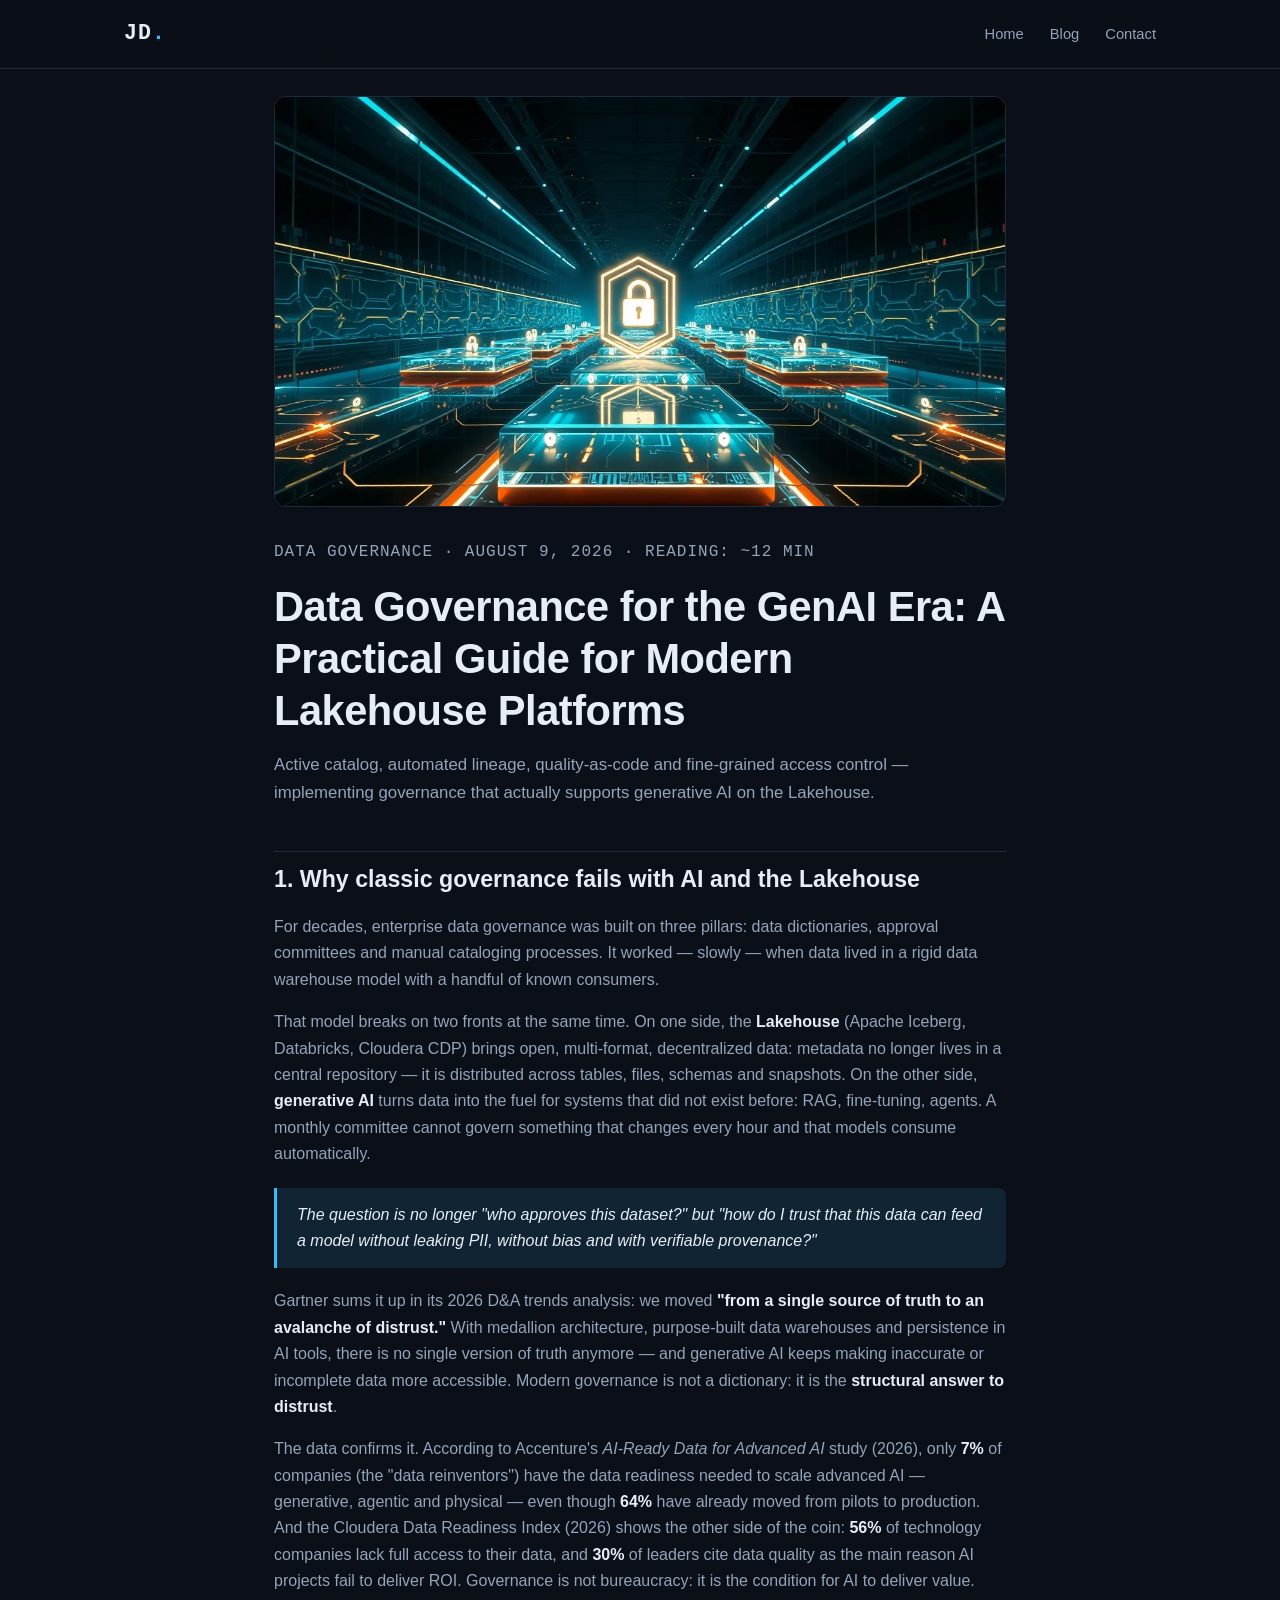
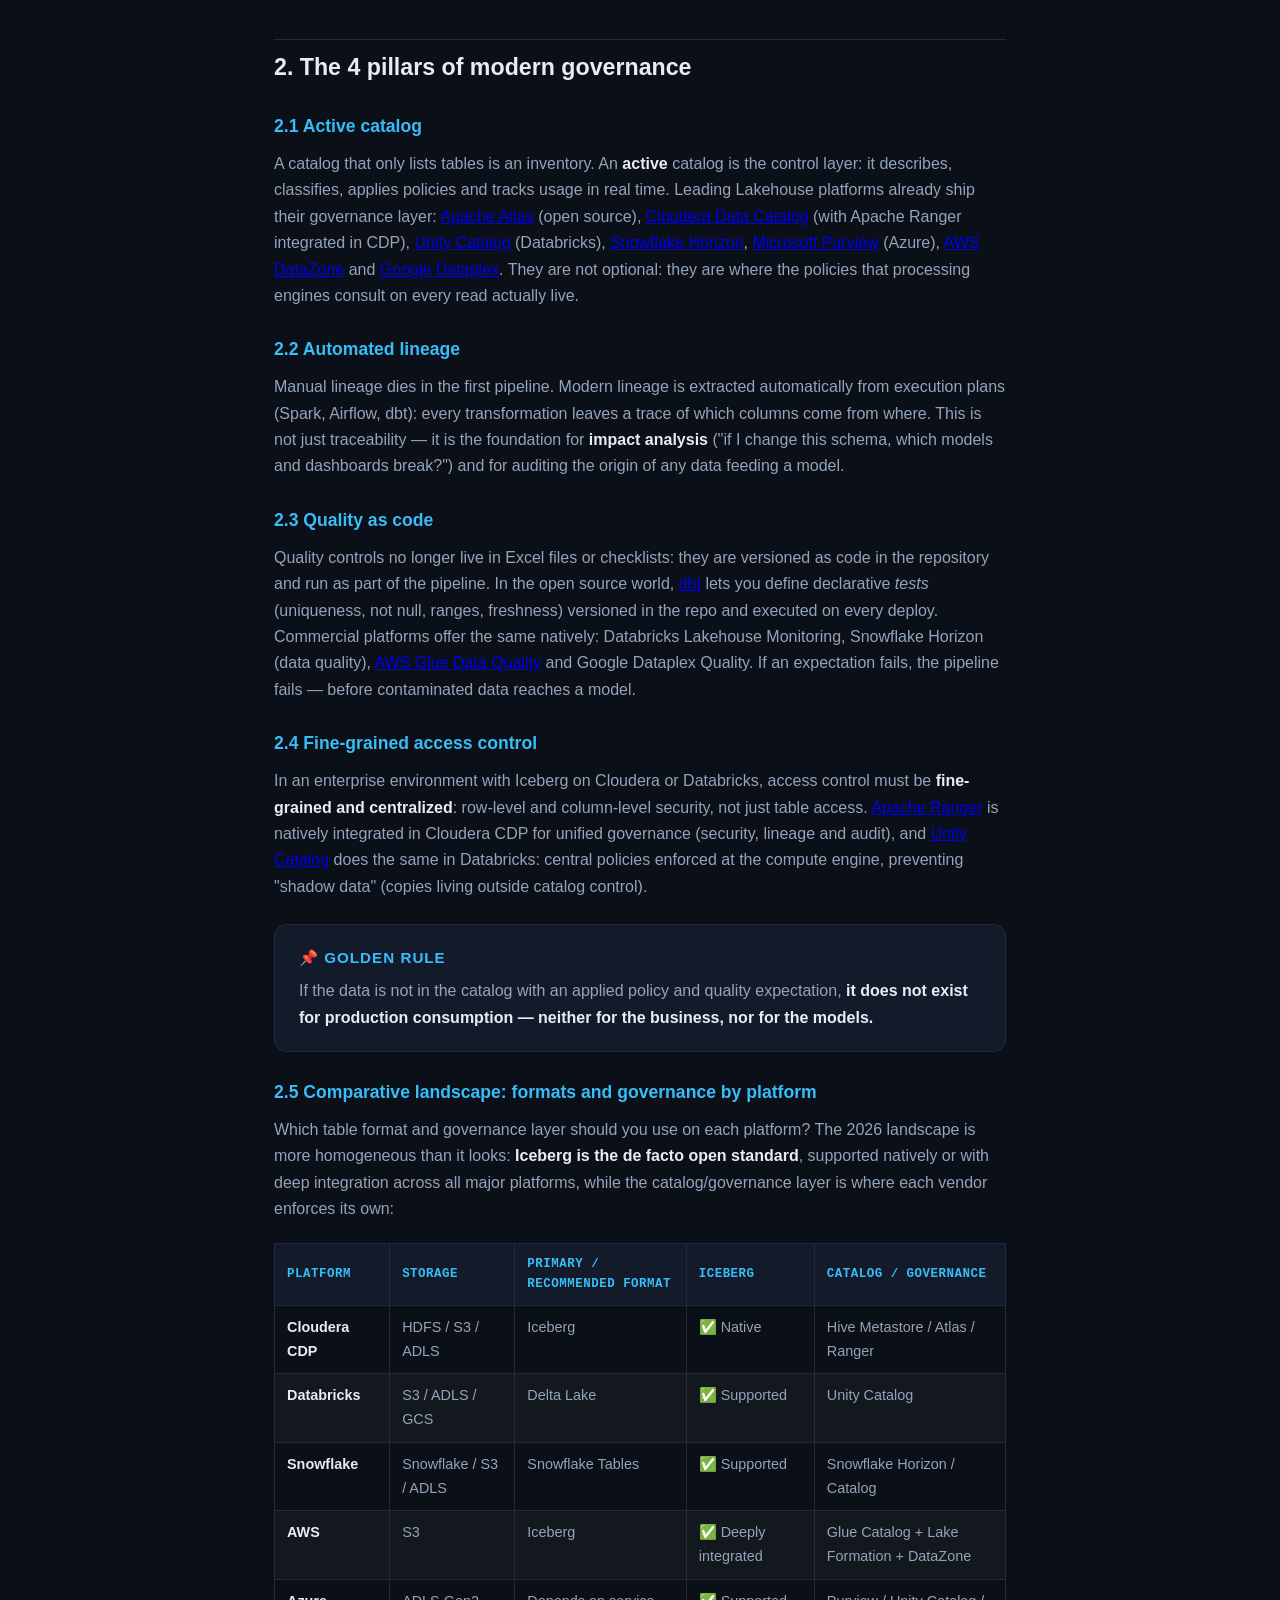
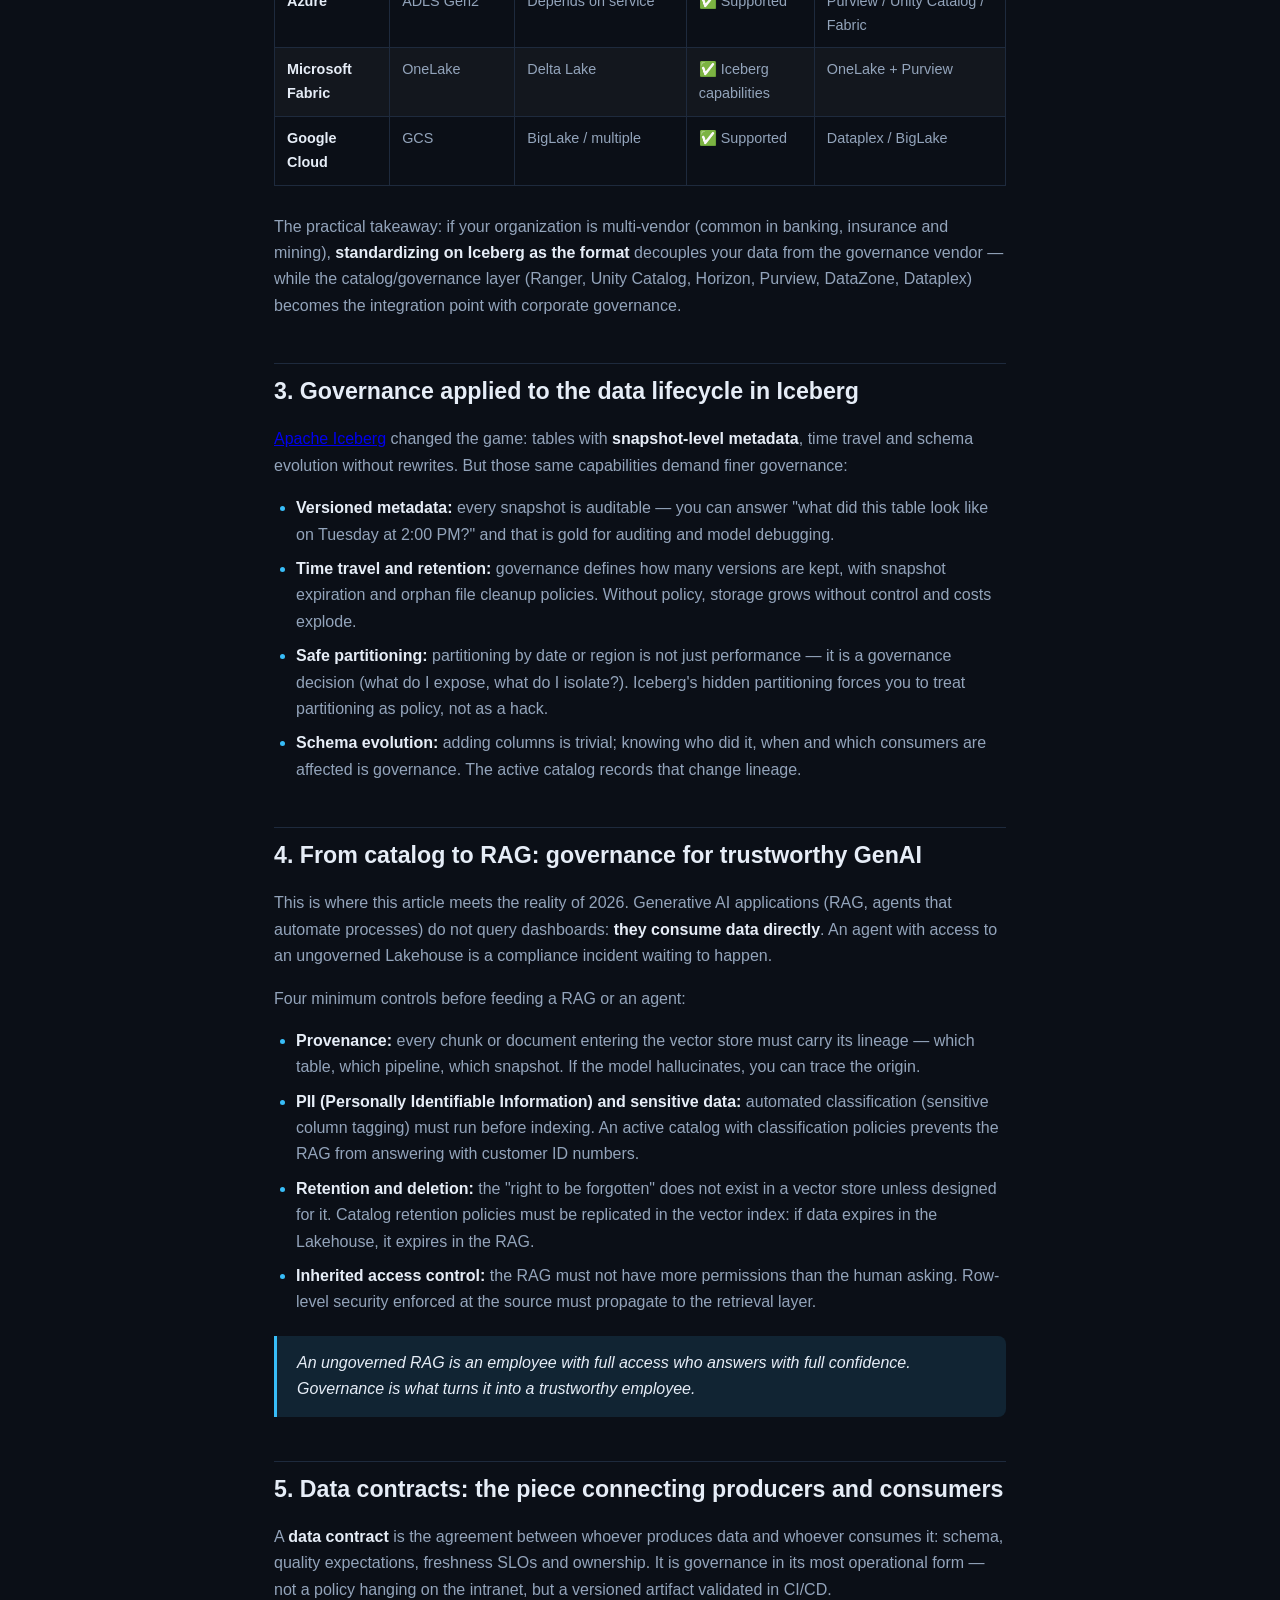
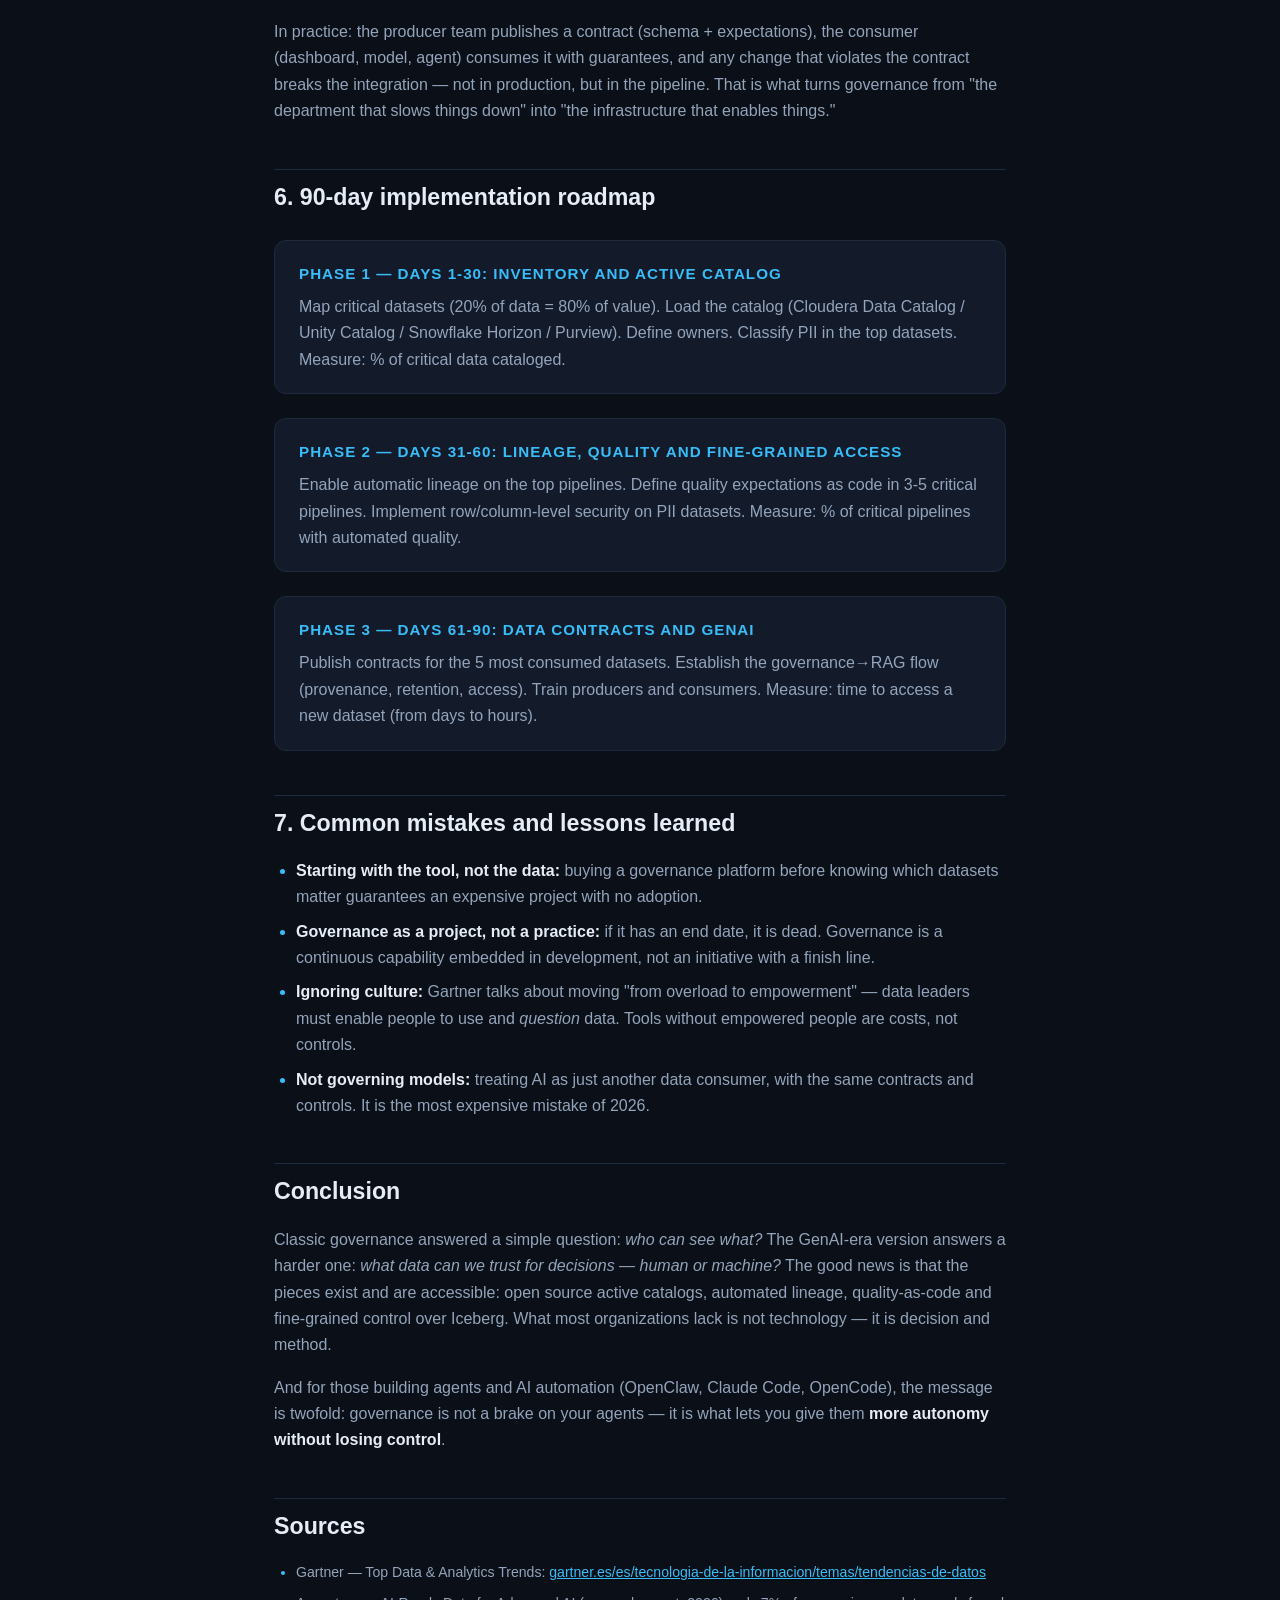
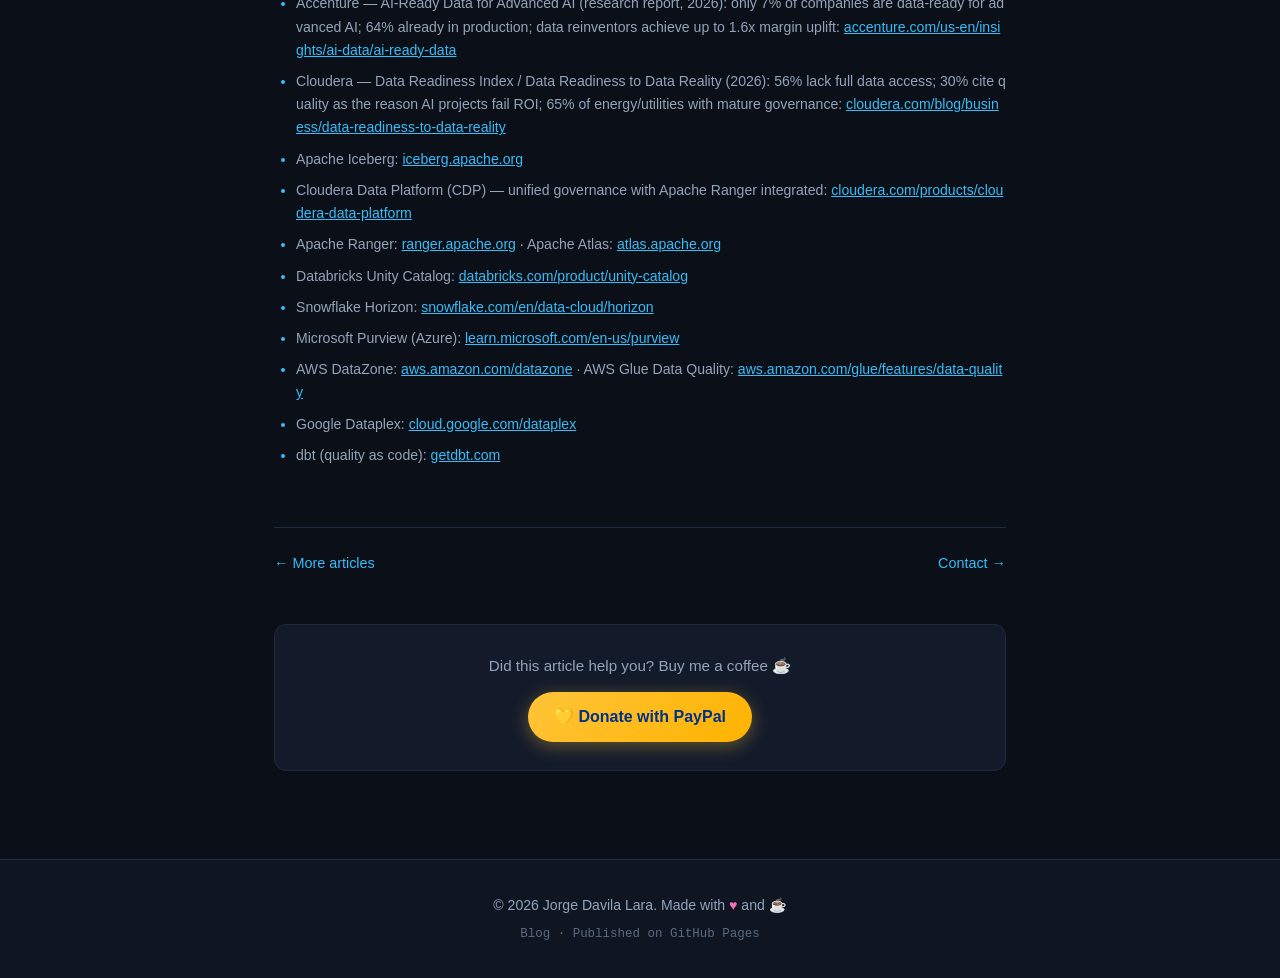
==== commit 0902705a: "feat(blog): add PayPal buy-me-a-coffee button (ES+EN) — paypal.me/JorgeDavilalara" ====
--- a/blog/data-governance-genai-lakehouse.en.html
+++ b/blog/data-governance-genai-lakehouse.en.html
@@ -34,6 +34,10 @@
     .article-nav { display: flex; justify-content: space-between; margin-top: 60px; padding-top: 24px; border-top: 1px solid var(--border); font-size: 0.9rem; }
     .article-nav a { color: var(--accent); text-decoration: none; }
     .article-nav a:hover { text-decoration: underline; }
+    .buy-coffee { text-align: center; margin: 48px 0 8px; padding: 28px 24px; background: var(--bg-card); border: 1px solid var(--border); border-radius: var(--radius); }
+    .buy-coffee p { margin-bottom: 14px; font-size: 0.95rem; }
+    .buy-coffee a { display: inline-block; padding: 12px 26px; background: linear-gradient(135deg, #ffc439, #ffb300); color: #003087; font-weight: 700; border-radius: 999px; text-decoration: none; font-size: 1rem; box-shadow: 0 4px 18px rgba(255, 196, 57, 0.35); transition: transform 0.2s ease, box-shadow 0.2s ease; }
+    .buy-coffee a:hover { transform: translateY(-2px); box-shadow: 0 8px 28px rgba(255, 196, 57, 0.5); }
     .article table { width: 100%; border-collapse: collapse; margin: 20px 0 28px; font-size: 0.9rem; }
     .article th { background: var(--bg-card); color: var(--accent); text-align: left; padding: 10px 12px; border: 1px solid var(--border); font-family: var(--mono); font-size: 0.78rem; text-transform: uppercase; letter-spacing: 0.5px; }
     .article td { padding: 10px 12px; border: 1px solid var(--border); color: var(--text-dim); vertical-align: top; }
@@ -227,6 +231,11 @@
       <a href="../index.html#blog">← More articles</a>
       <a href="../index.html#contacto">Contact →</a>
     </nav>
+
+    <div class="buy-coffee">
+      <p>Did this article help you? Buy me a coffee ☕</p>
+      <a href="https://paypal.me/JorgeDavilalara" target="_blank" rel="noopener">💛 Donate with PayPal</a>
+    </div>
   </main>
 
   <footer class="footer">
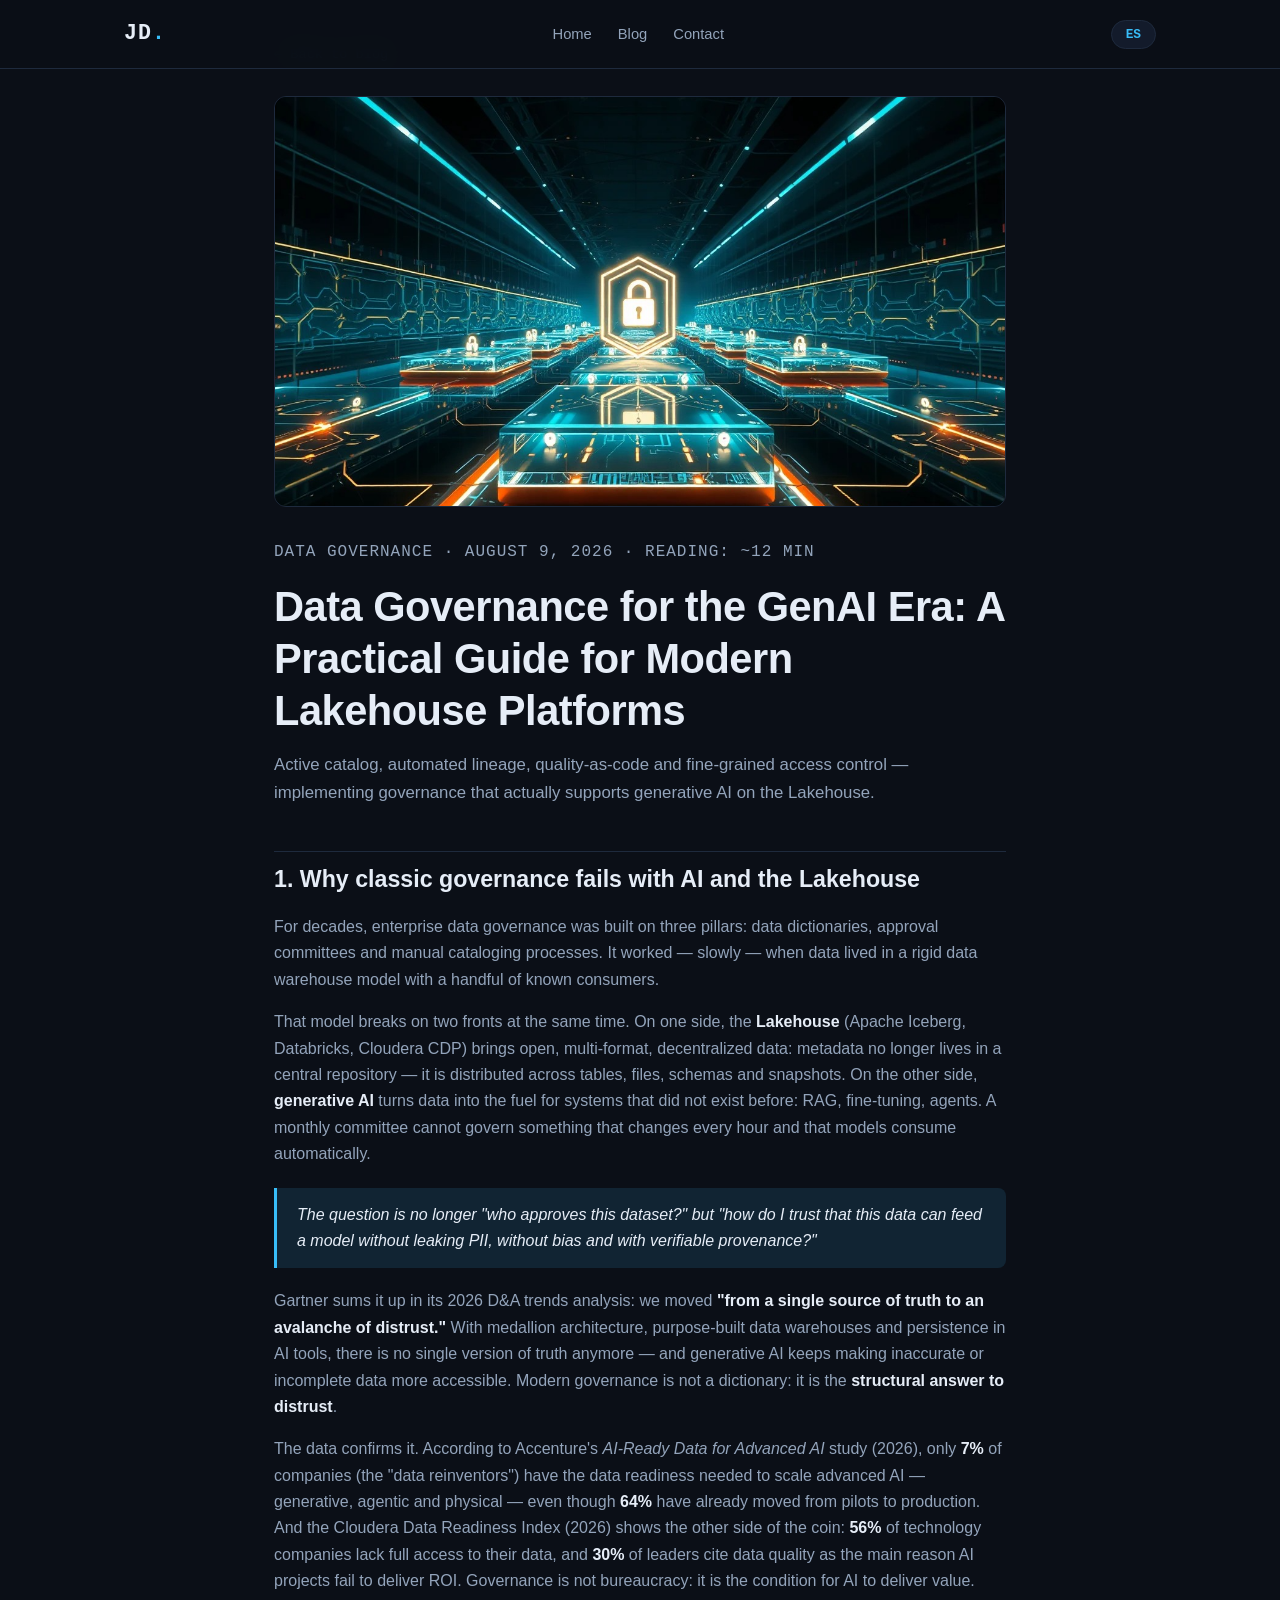
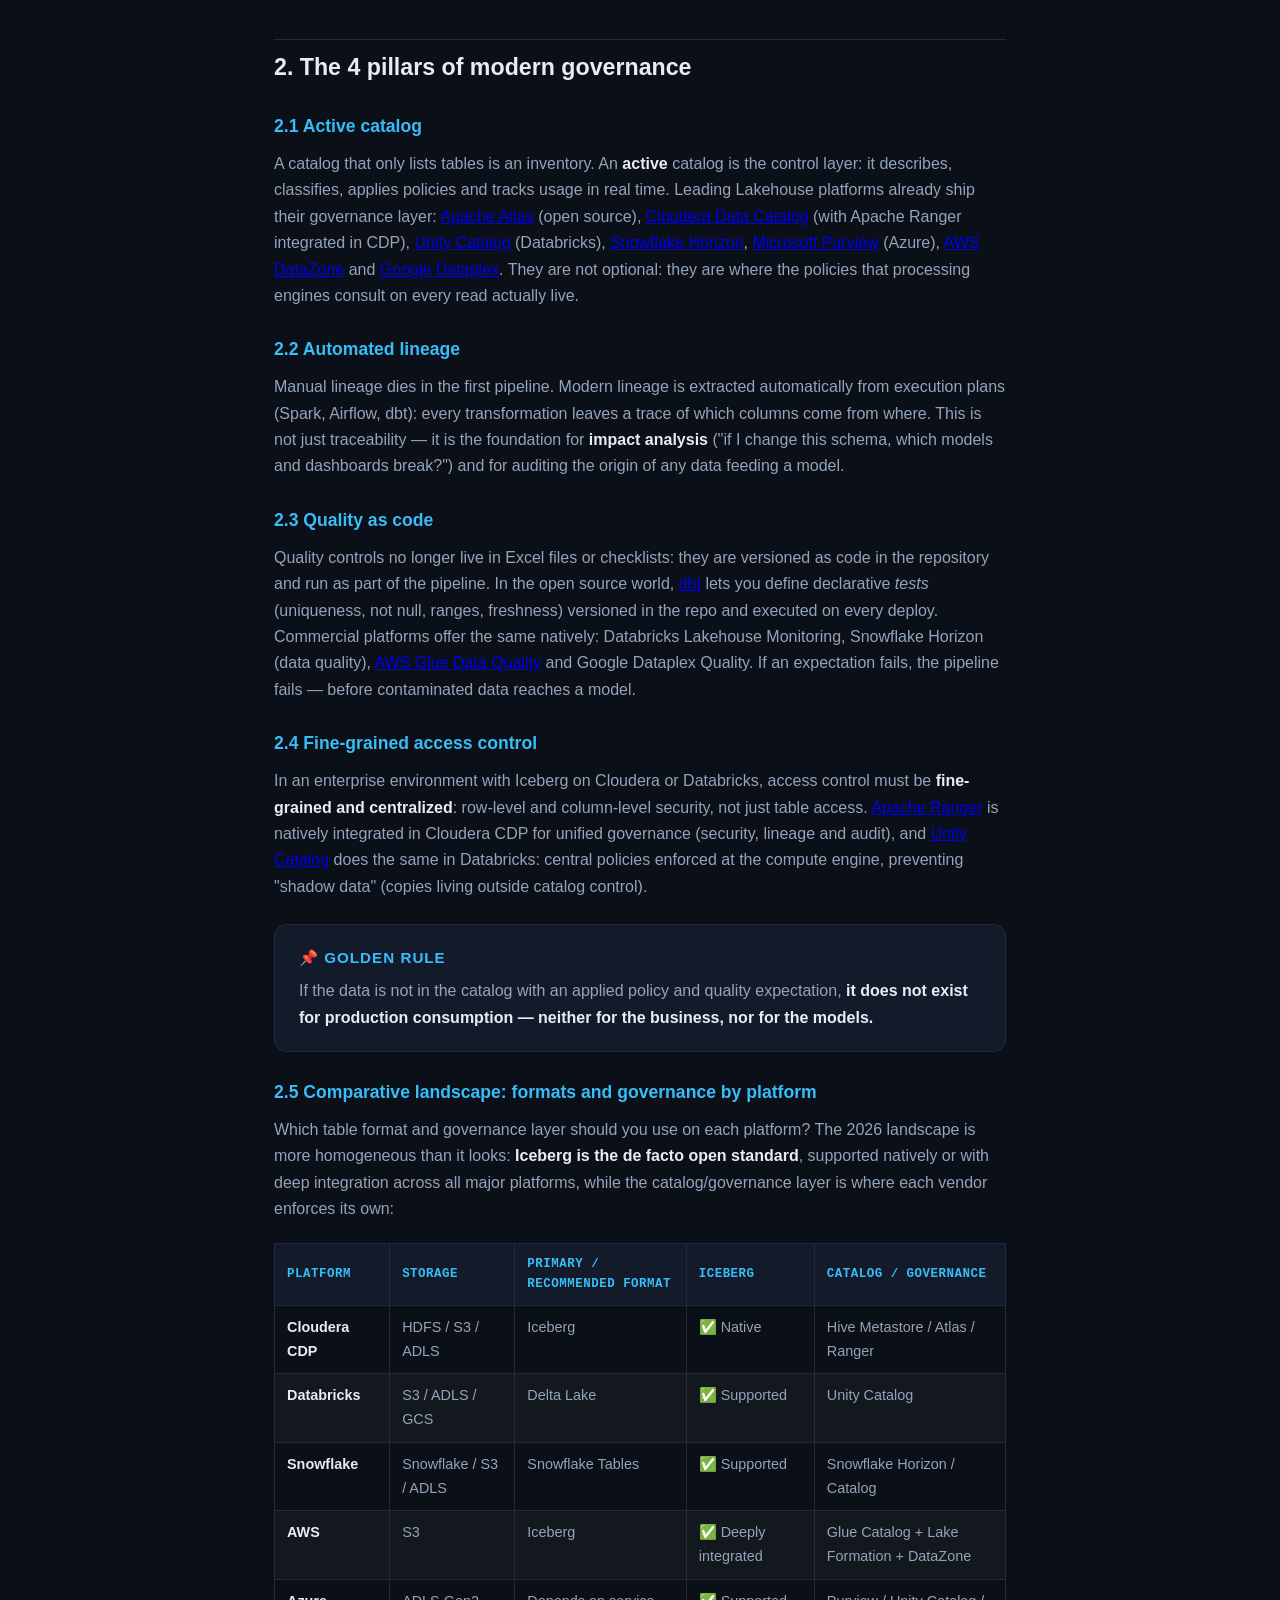
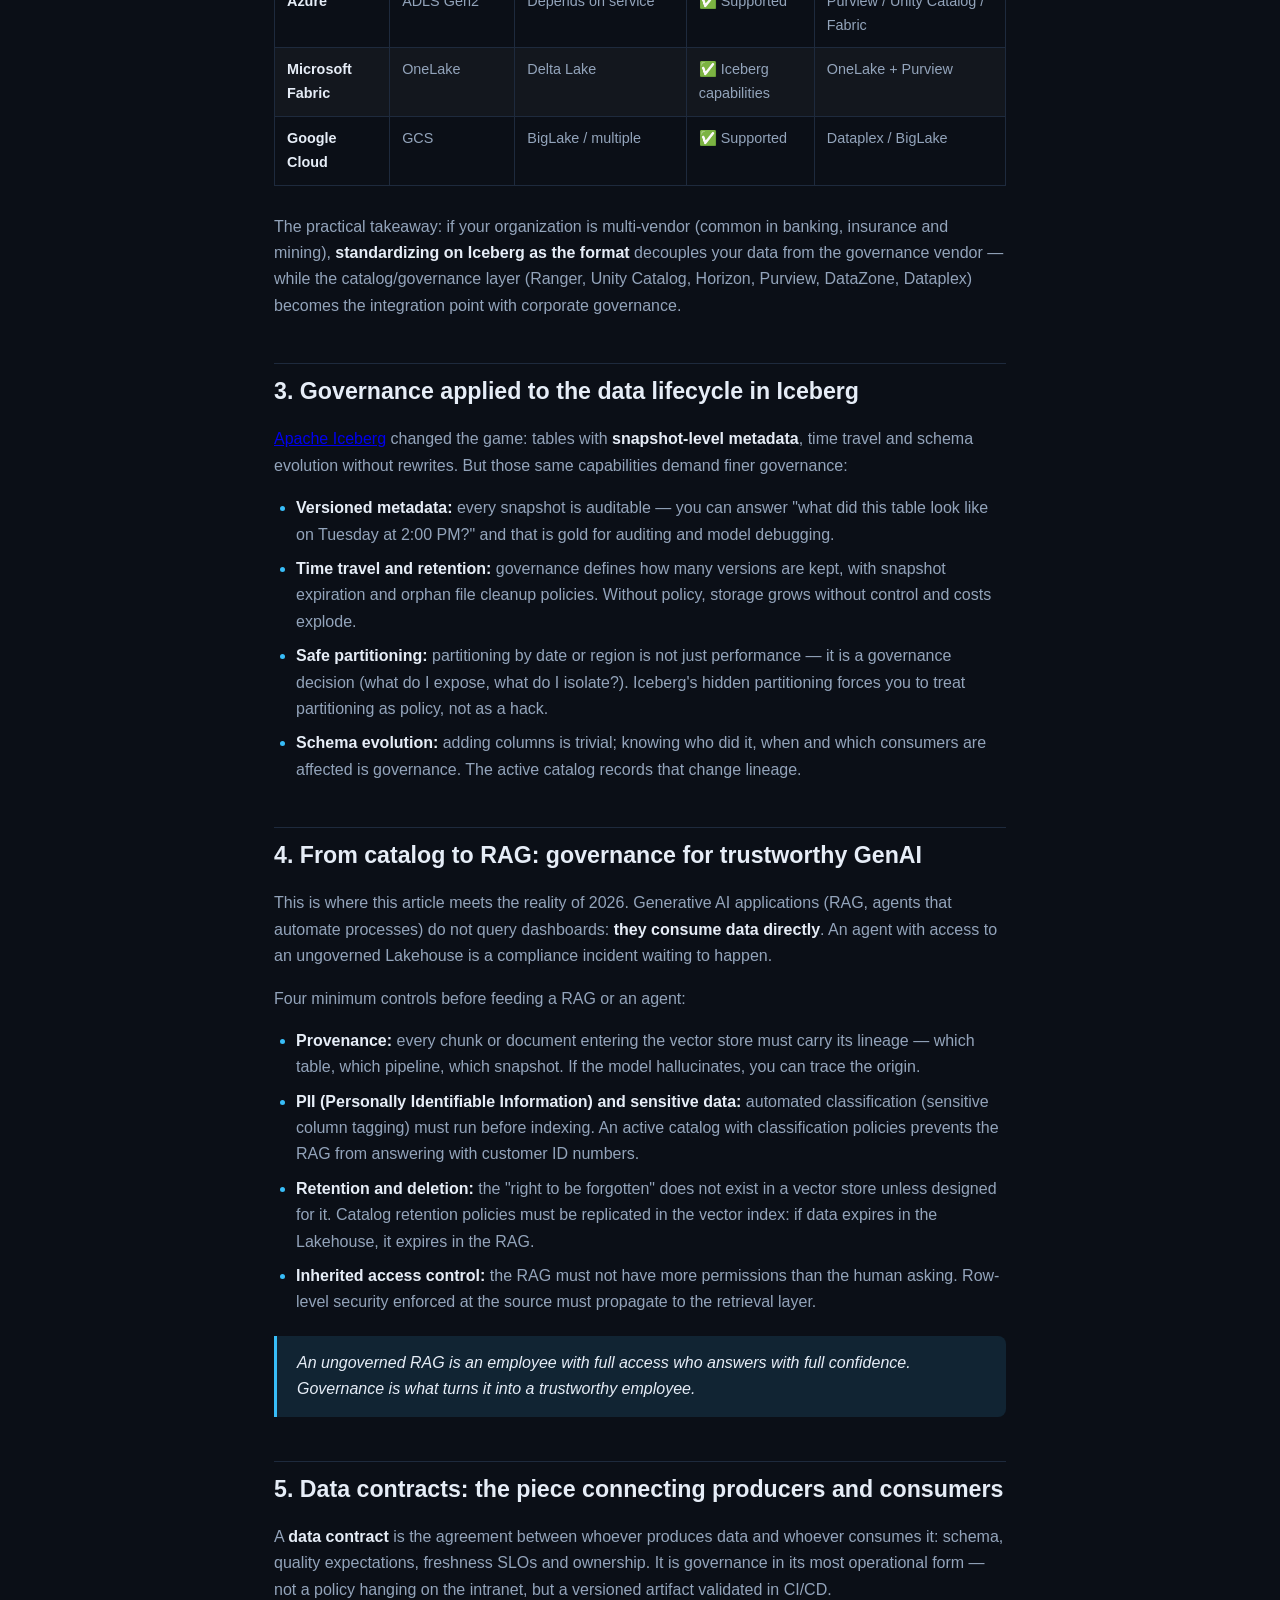
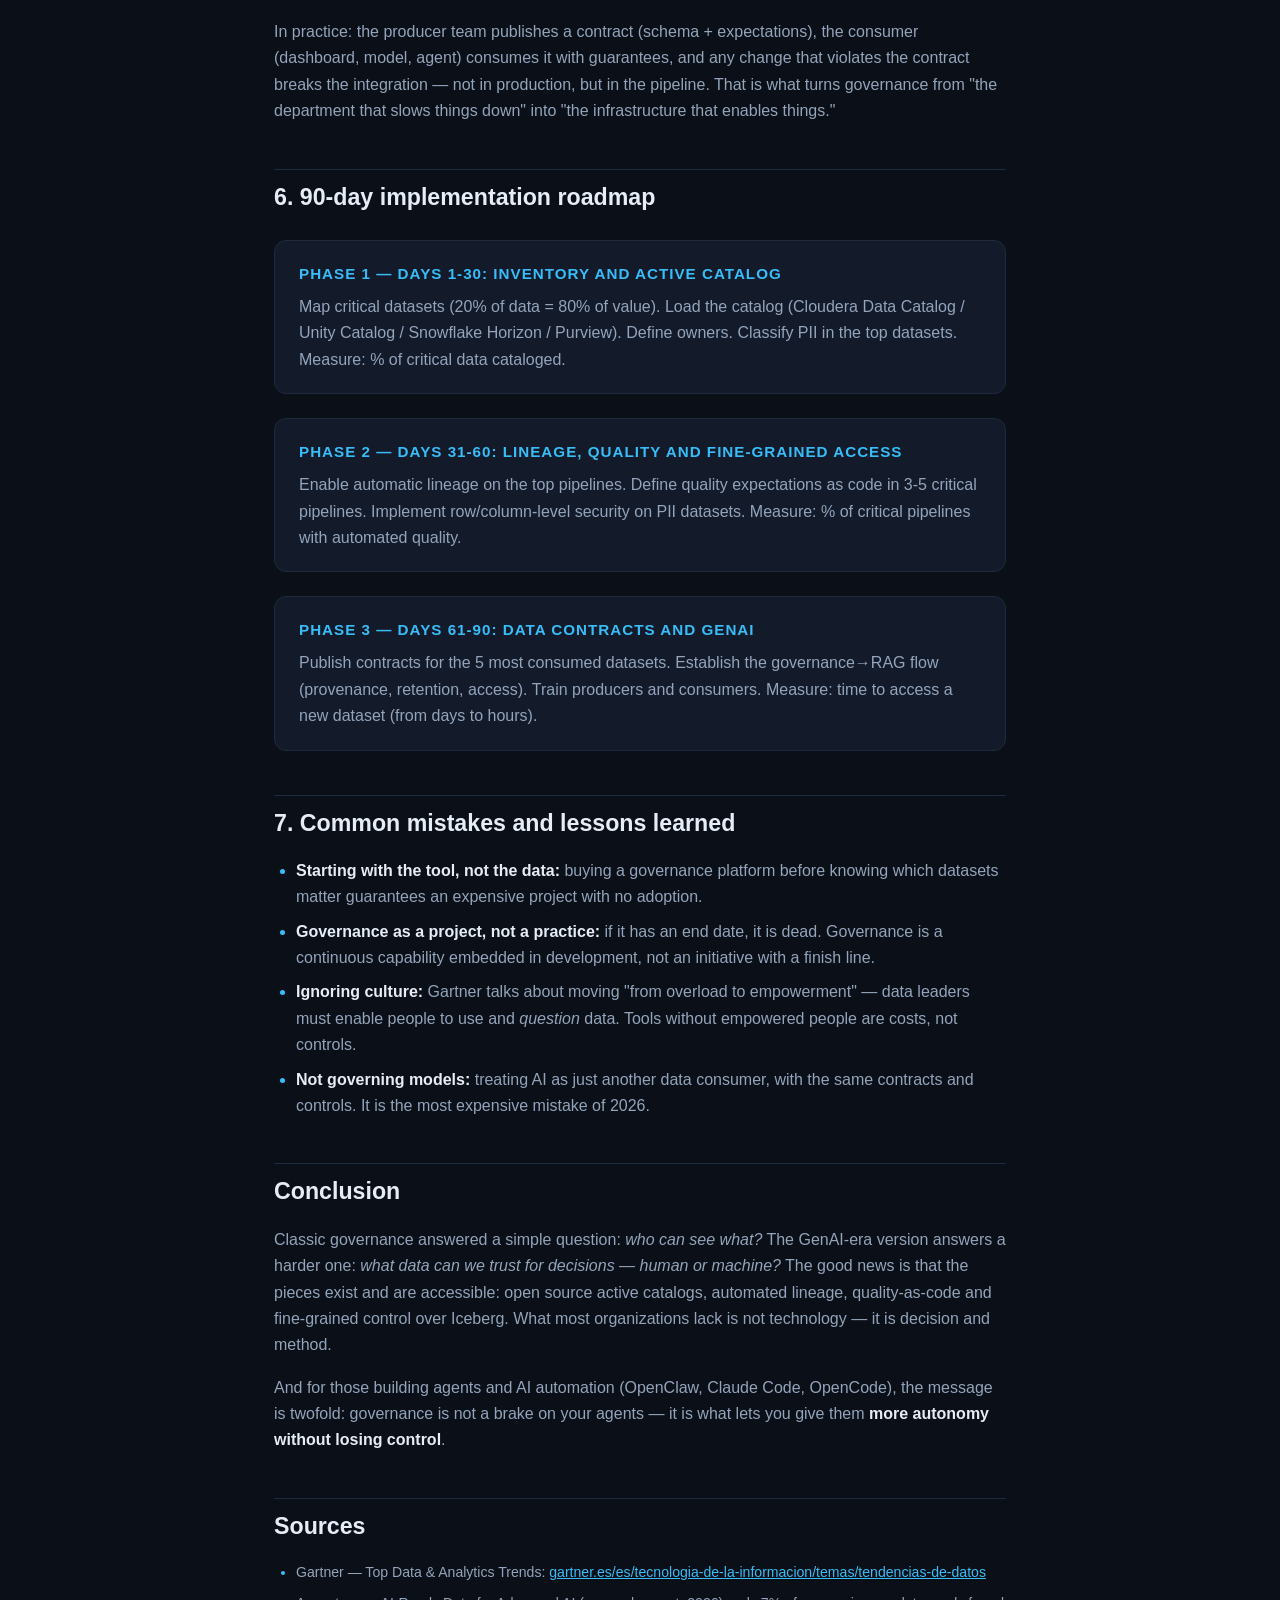
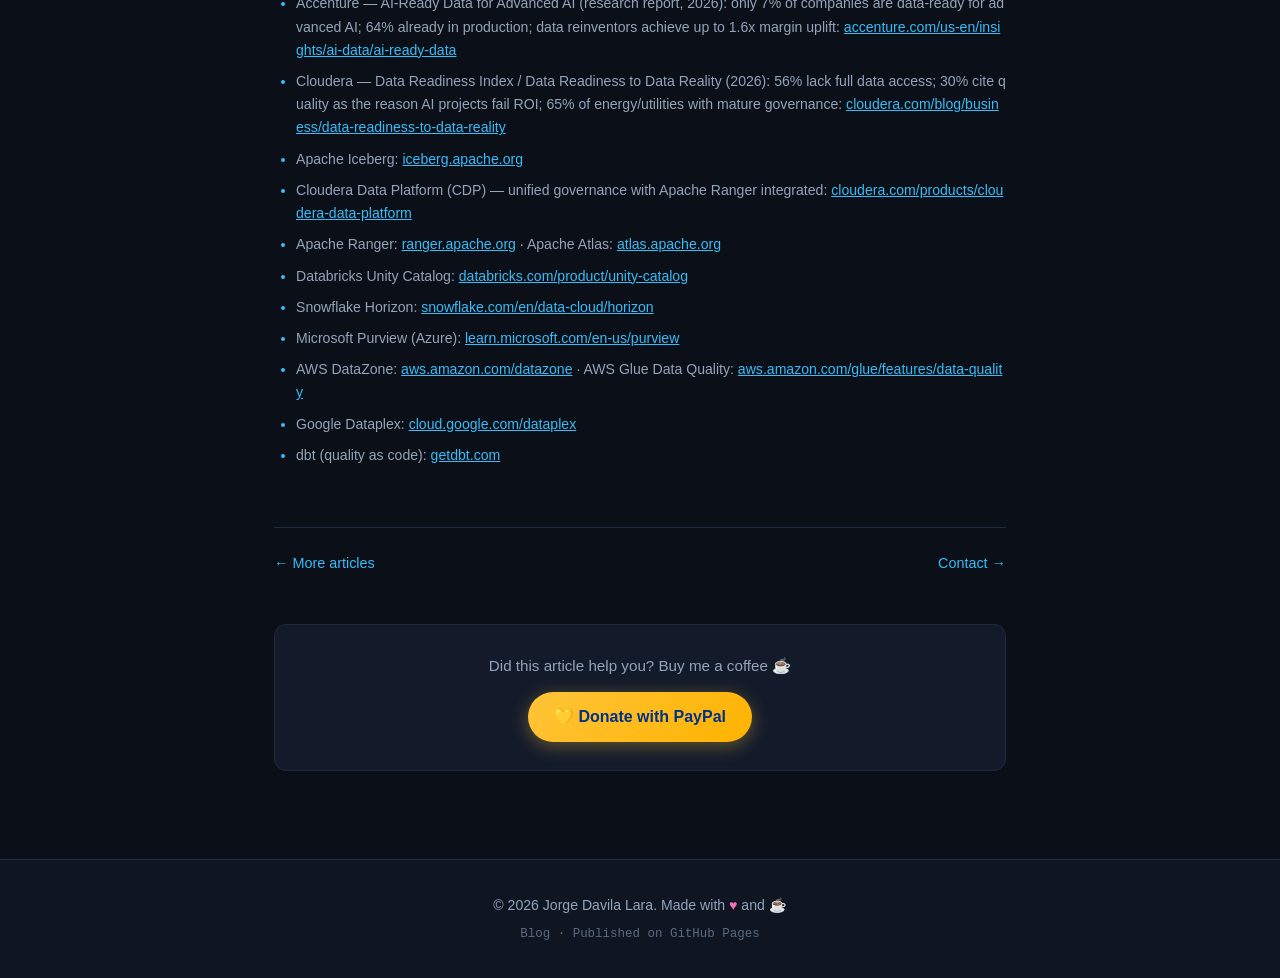
==== commit 16cd790a: "fix(blog): add mobile menu toggle + lang switch to article navbar (ES+EN)" ====
--- a/blog/data-governance-genai-lakehouse.en.html
+++ b/blog/data-governance-genai-lakehouse.en.html
@@ -56,6 +56,14 @@
         <a href="../index.html#blog">Blog</a>
         <a href="../index.html#contacto">Contact</a>
       </nav>
+      <div class="navbar-actions">
+        <button class="lang-toggle" id="langToggle" aria-label="Cambiar idioma / Switch language">
+          <span id="langLabel">ES</span>
+        </button>
+        <button class="menu-toggle" id="menuToggle" aria-label="Menu" aria-expanded="false">
+          <span></span><span></span><span></span>
+        </button>
+      </div>
     </div>
   </header>
 
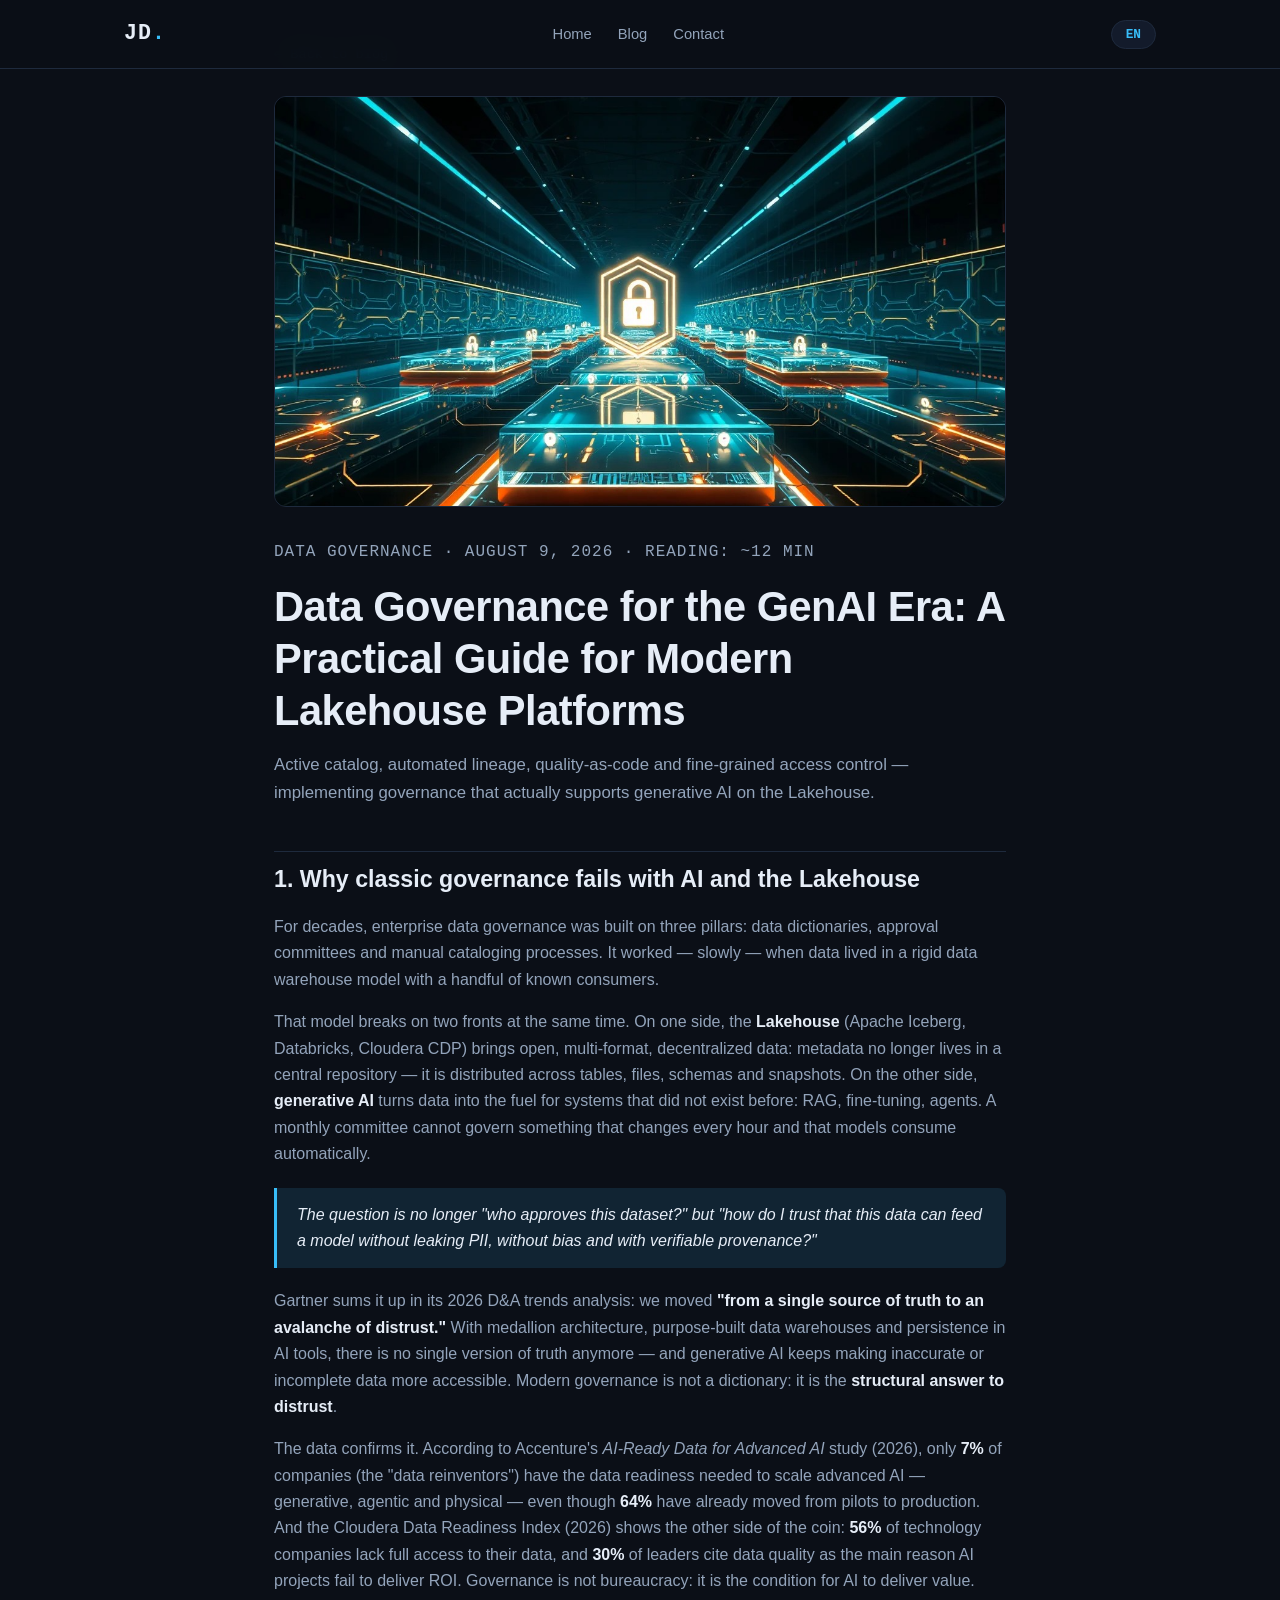
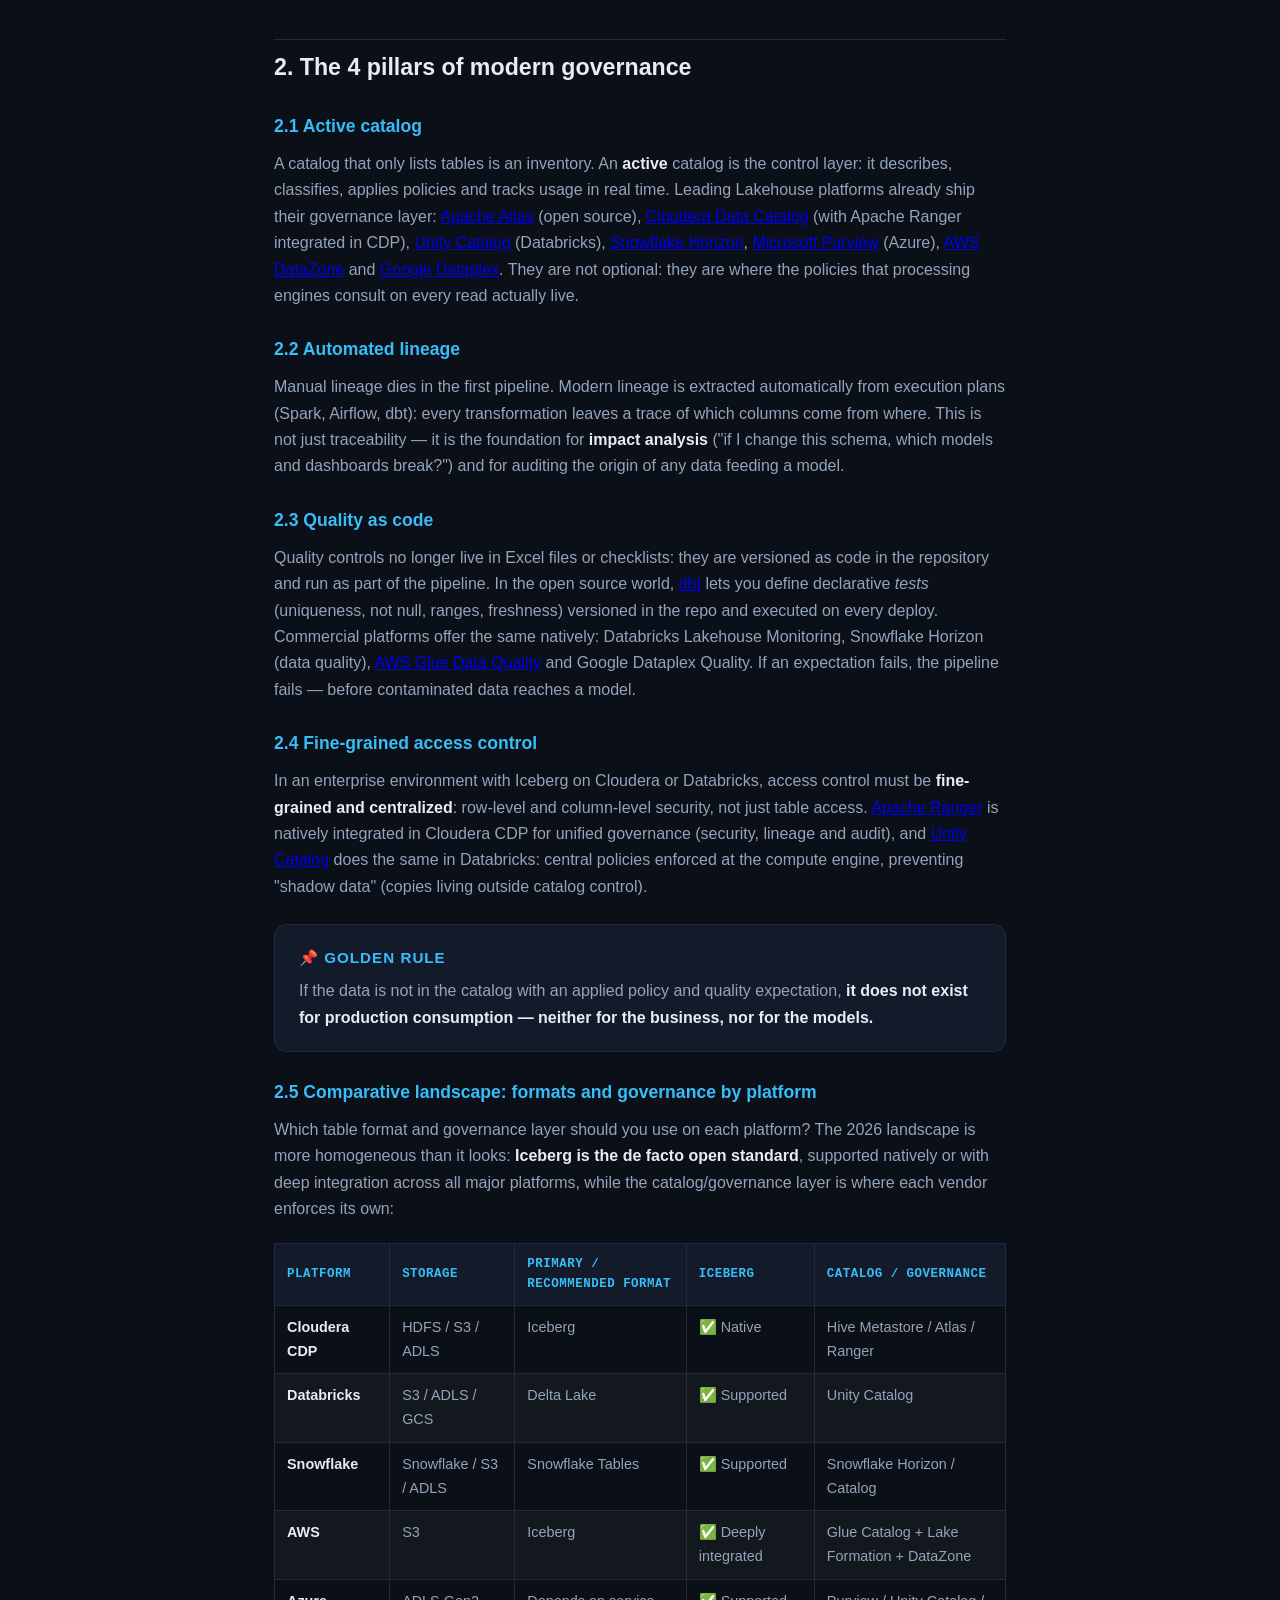
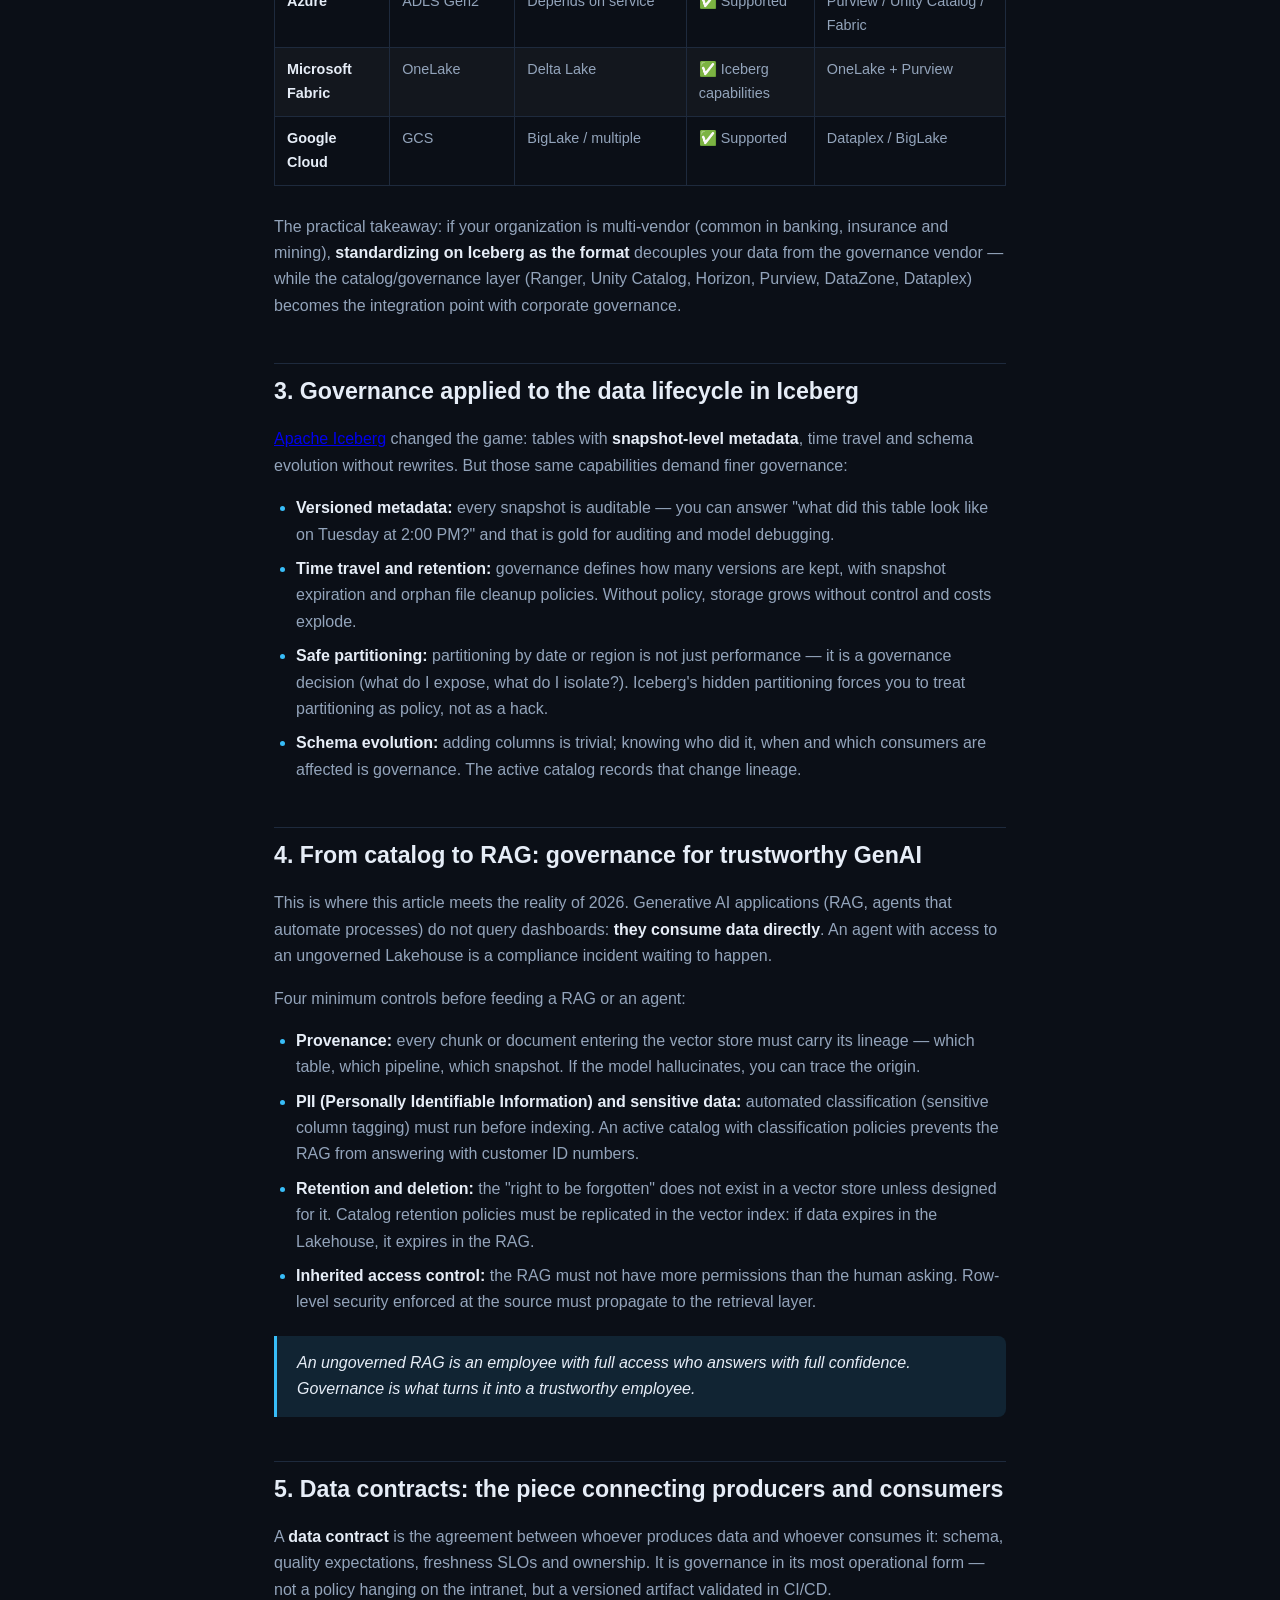
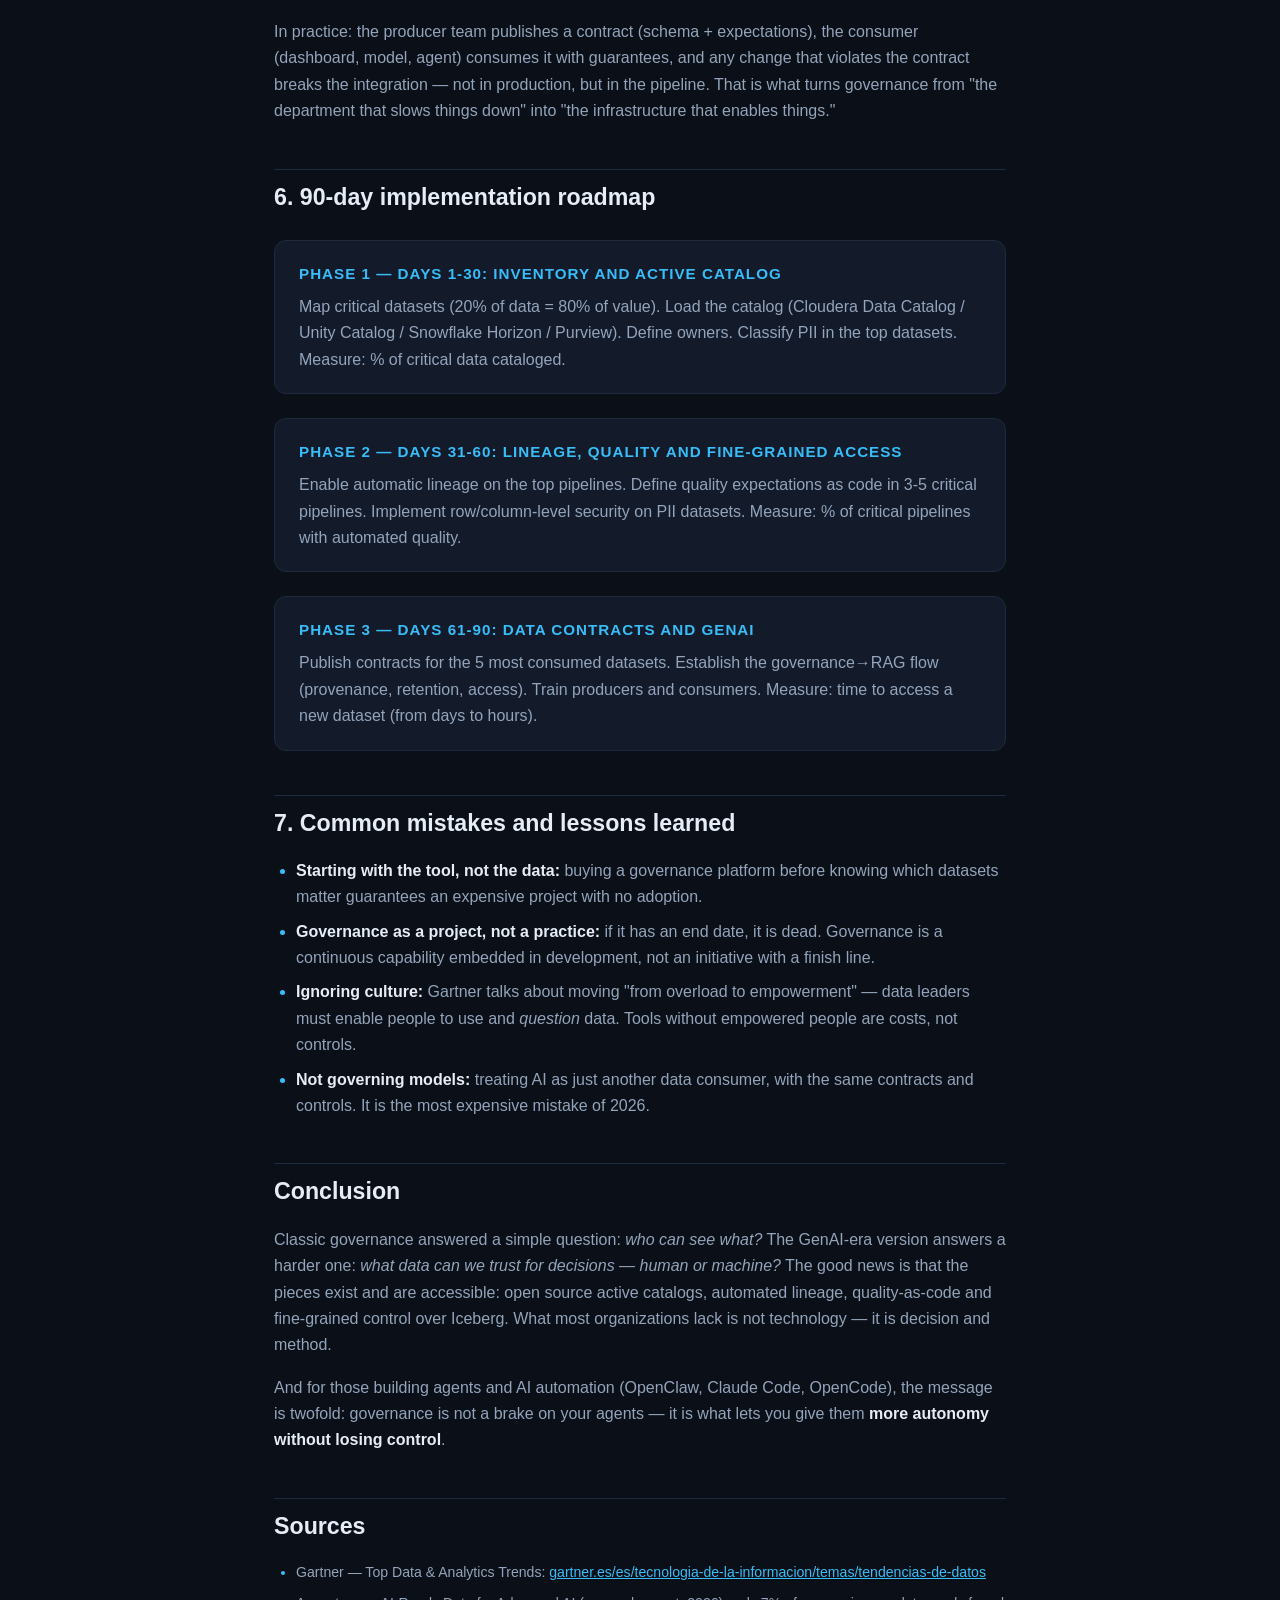
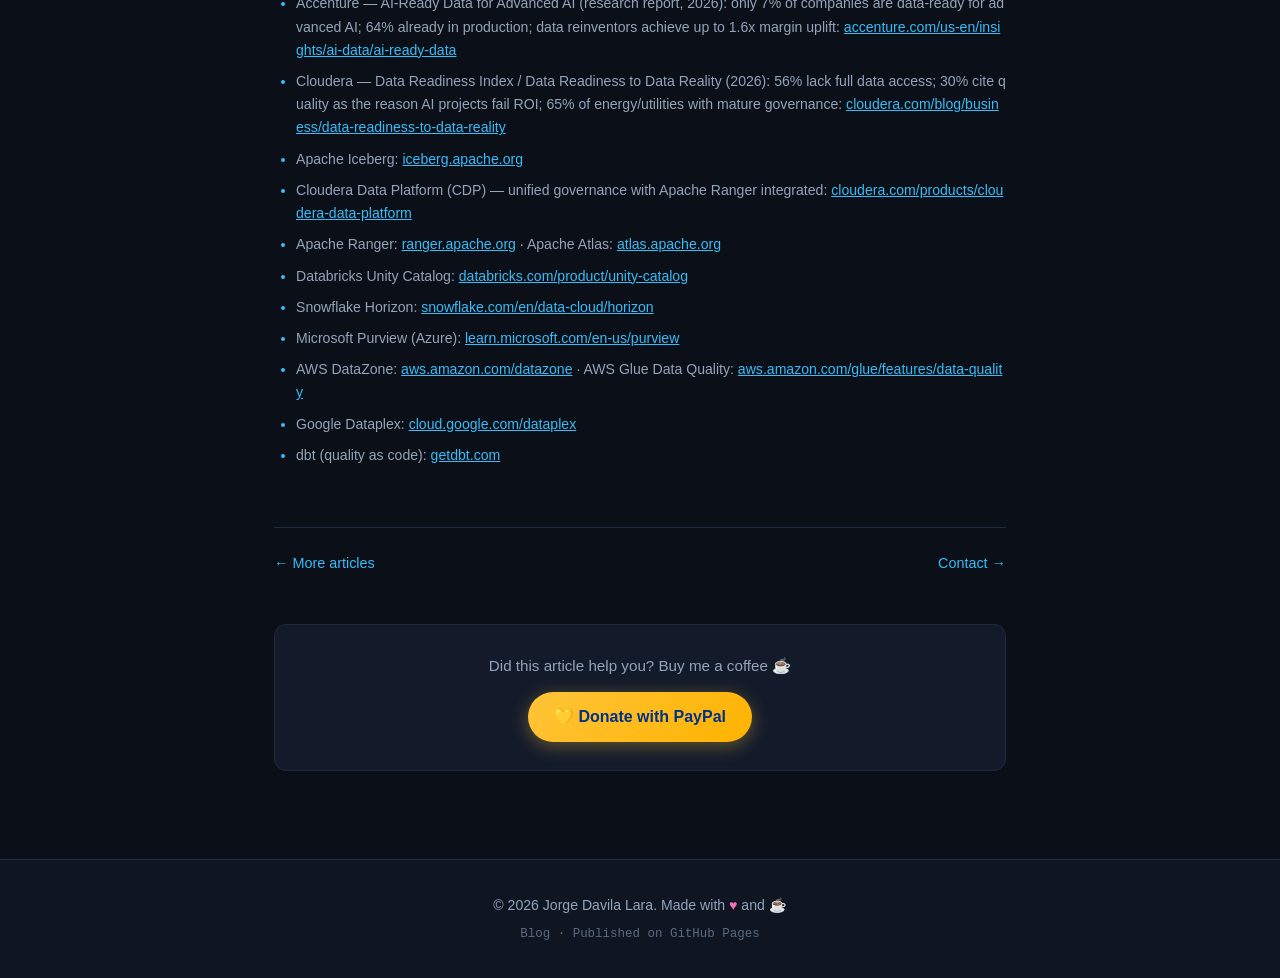
==== commit 1c3eff23: "fix(blog): load main.js+i18n.js in articles so mobile menu and lang toggle actually work" ====
--- a/blog/data-governance-genai-lakehouse.en.html
+++ b/blog/data-governance-genai-lakehouse.en.html
@@ -256,5 +256,7 @@
   <script>
     document.getElementById("year").textContent = new Date().getFullYear();
   </script>
+  <script src="../assets/js/i18n.js"></script>
+  <script src="../assets/js/main.js"></script>
 </body>
 </html>
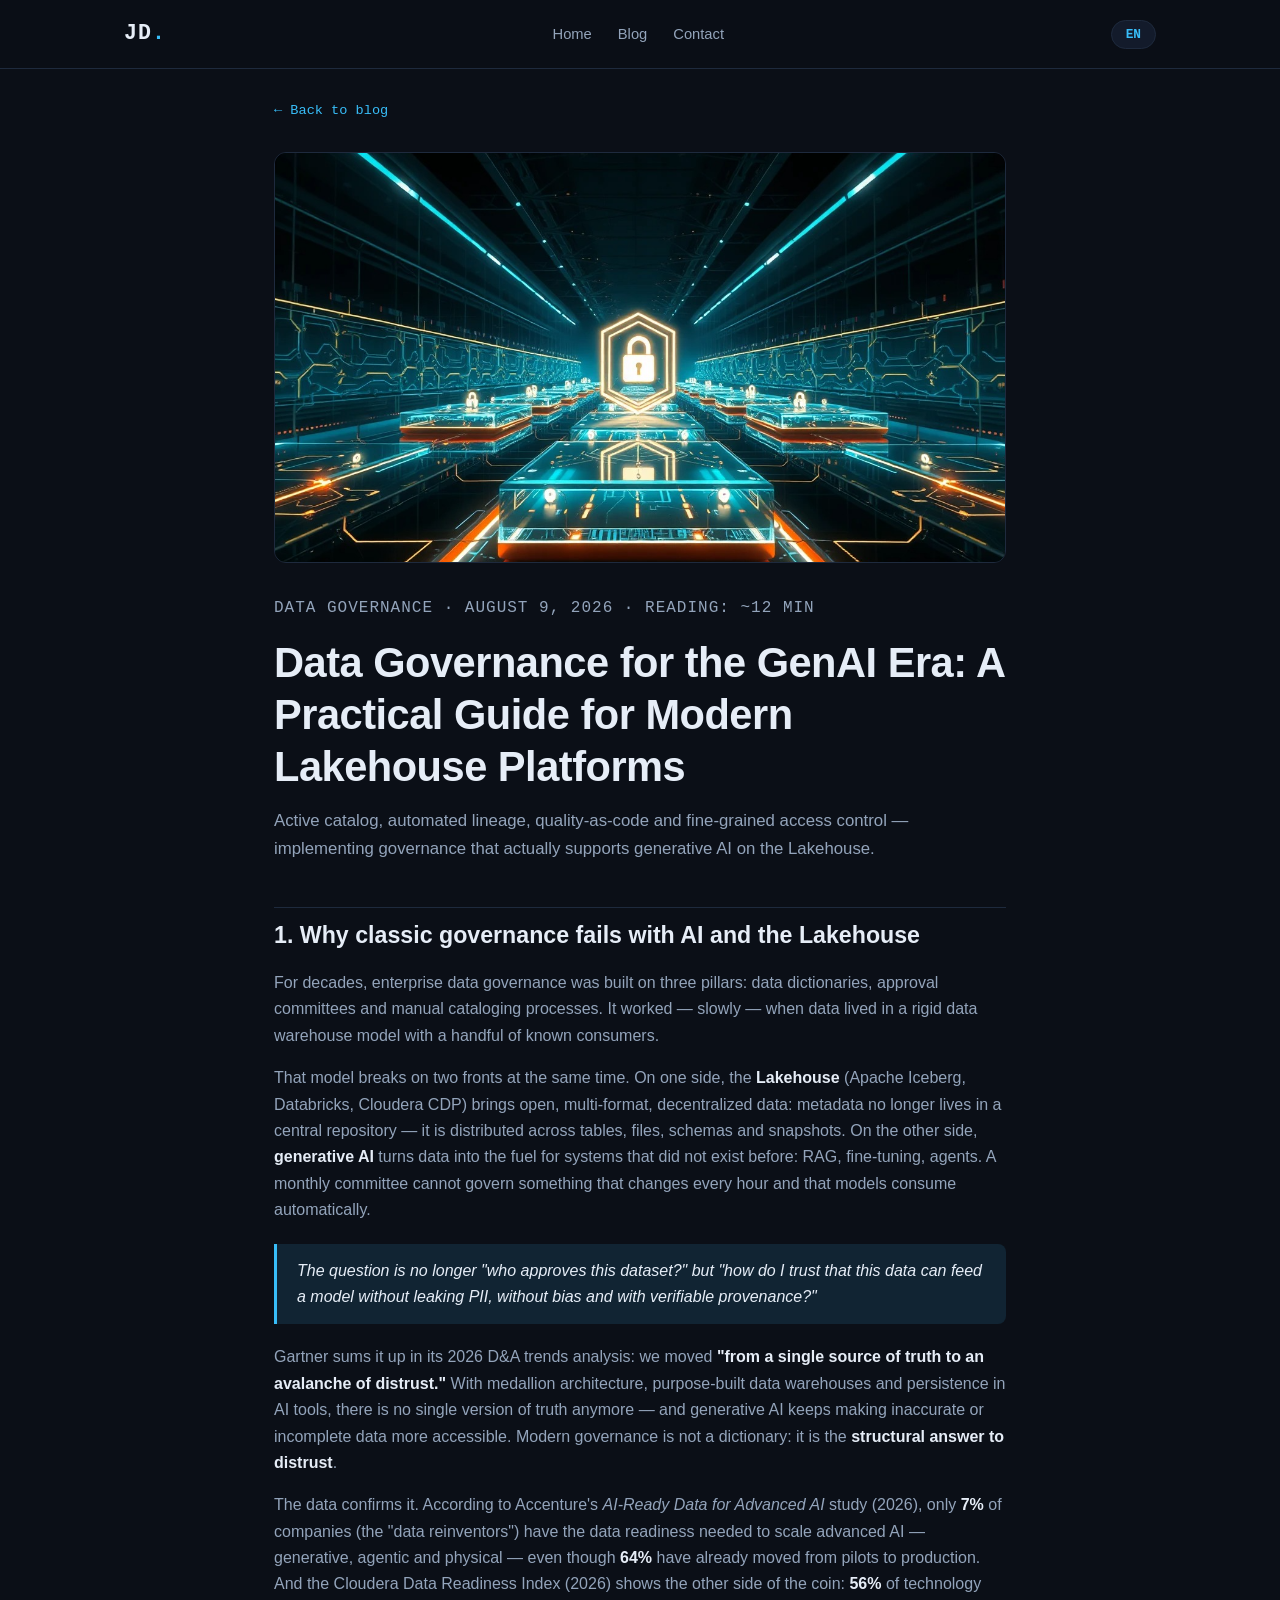
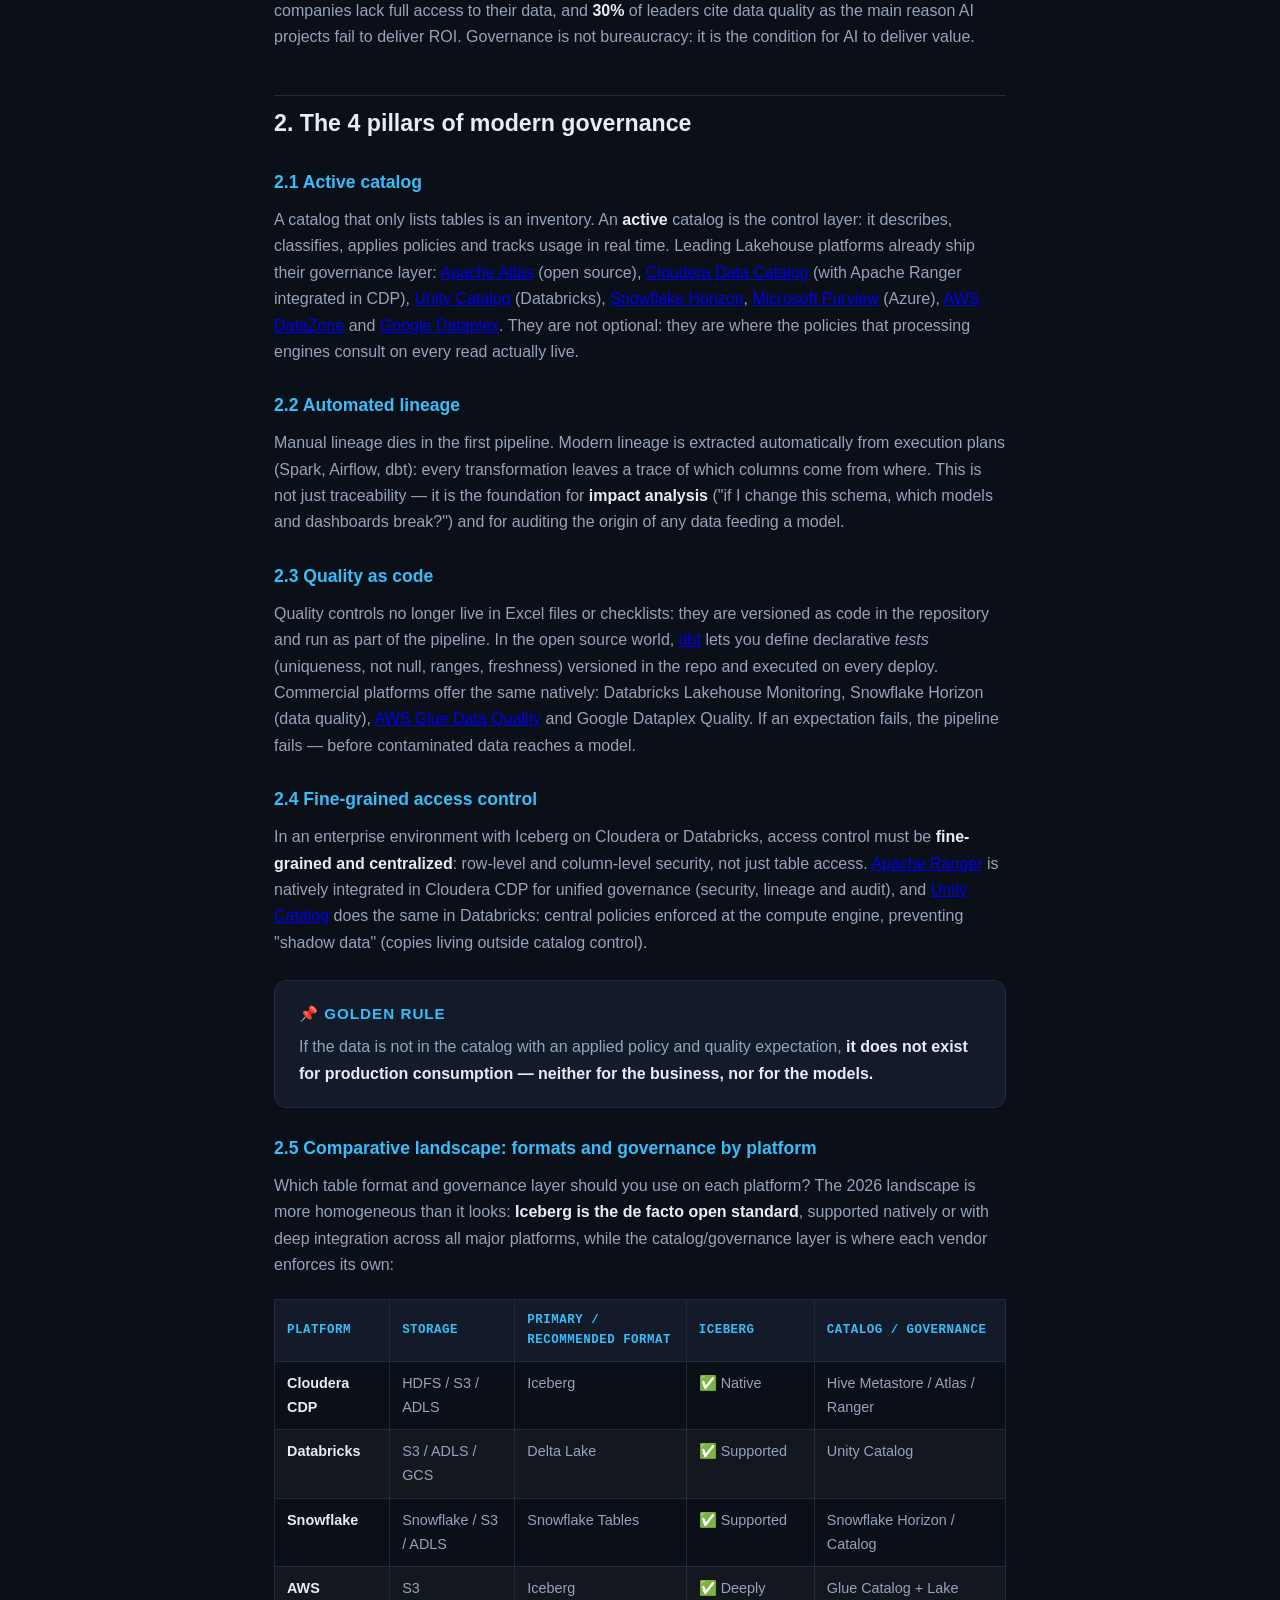
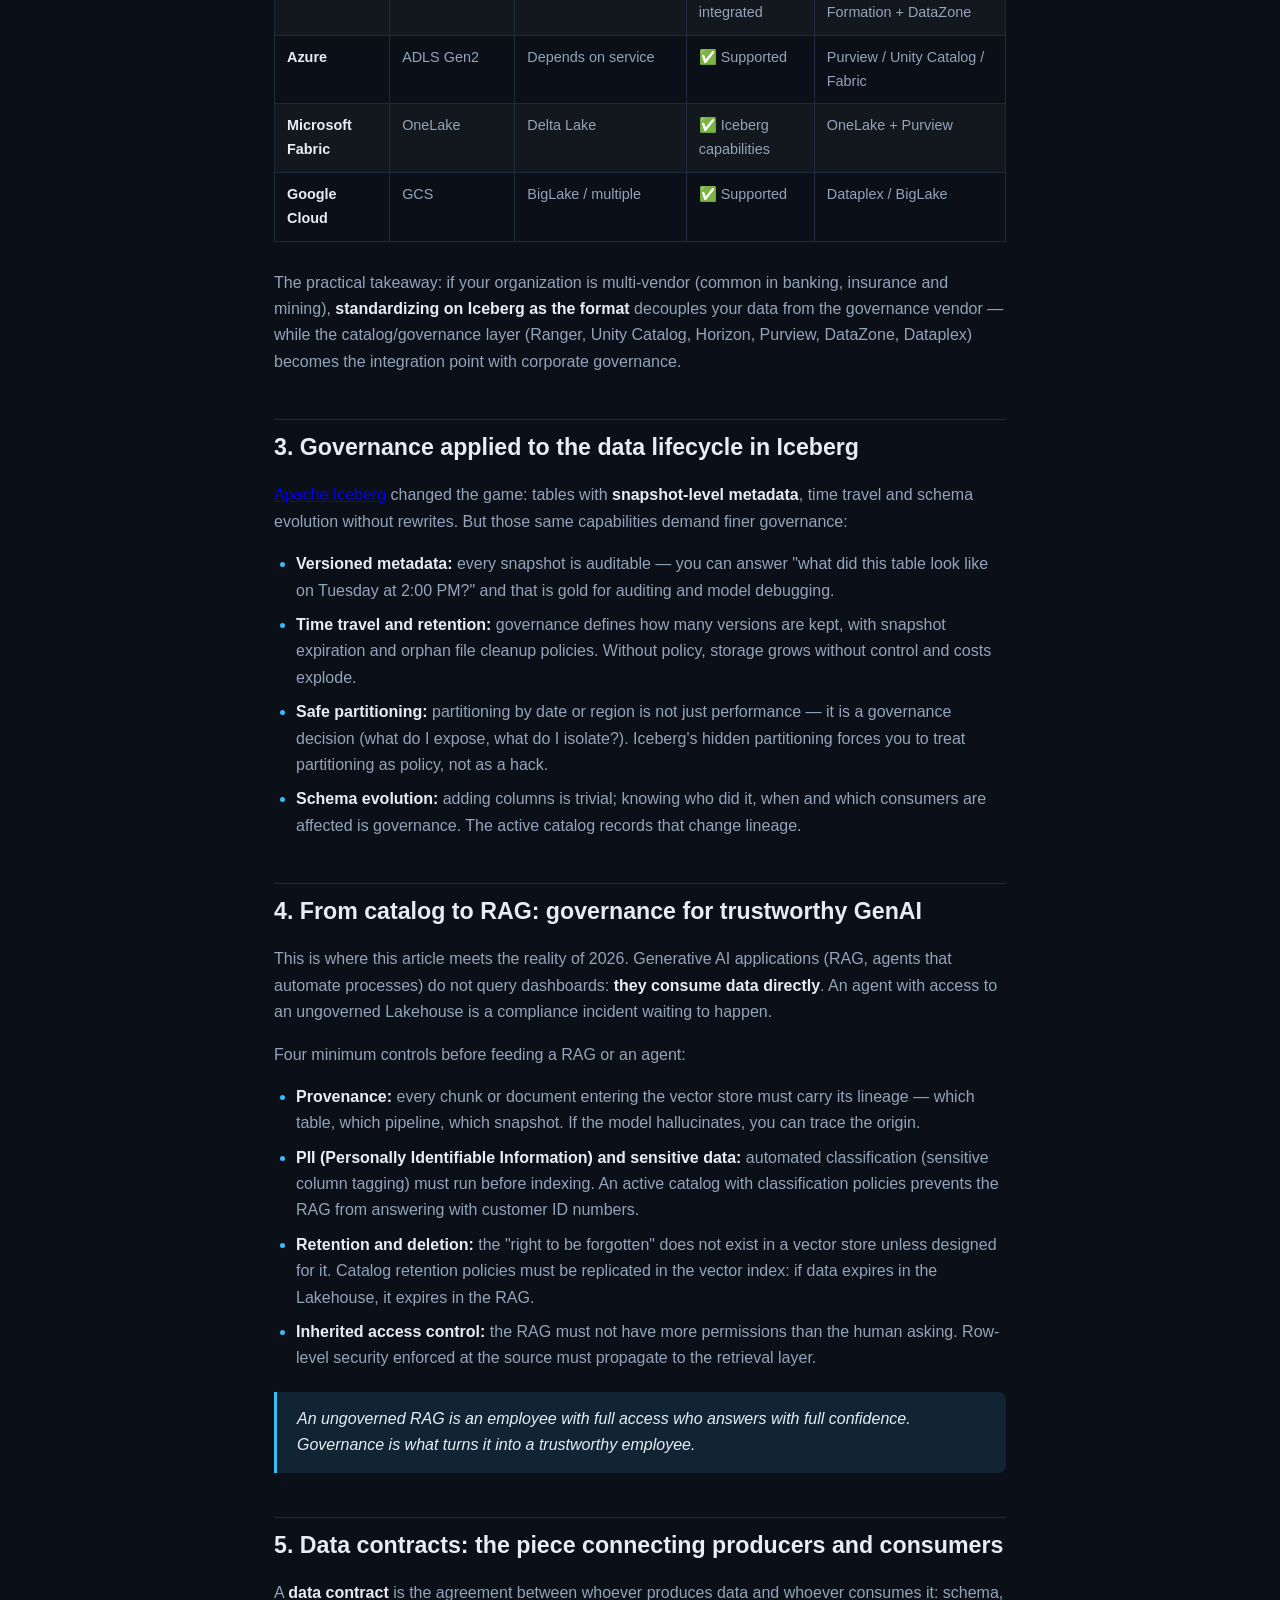
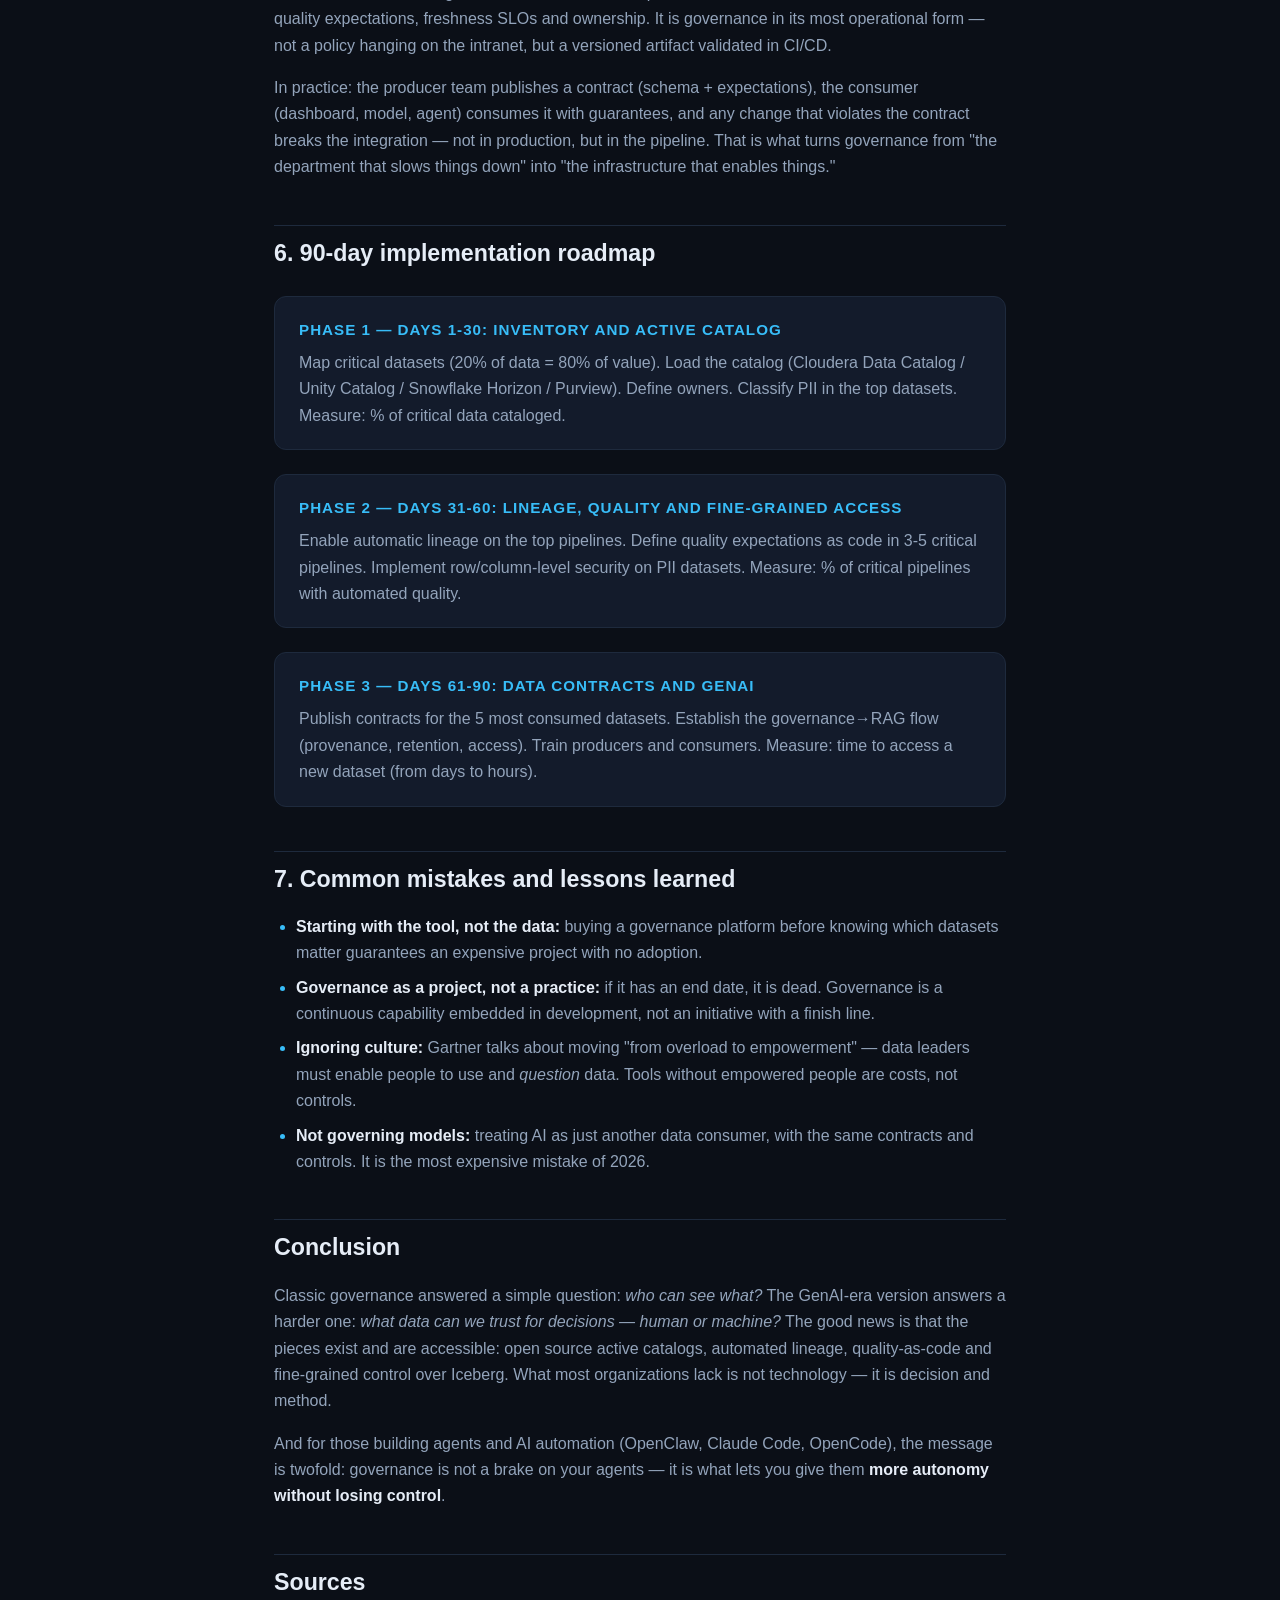
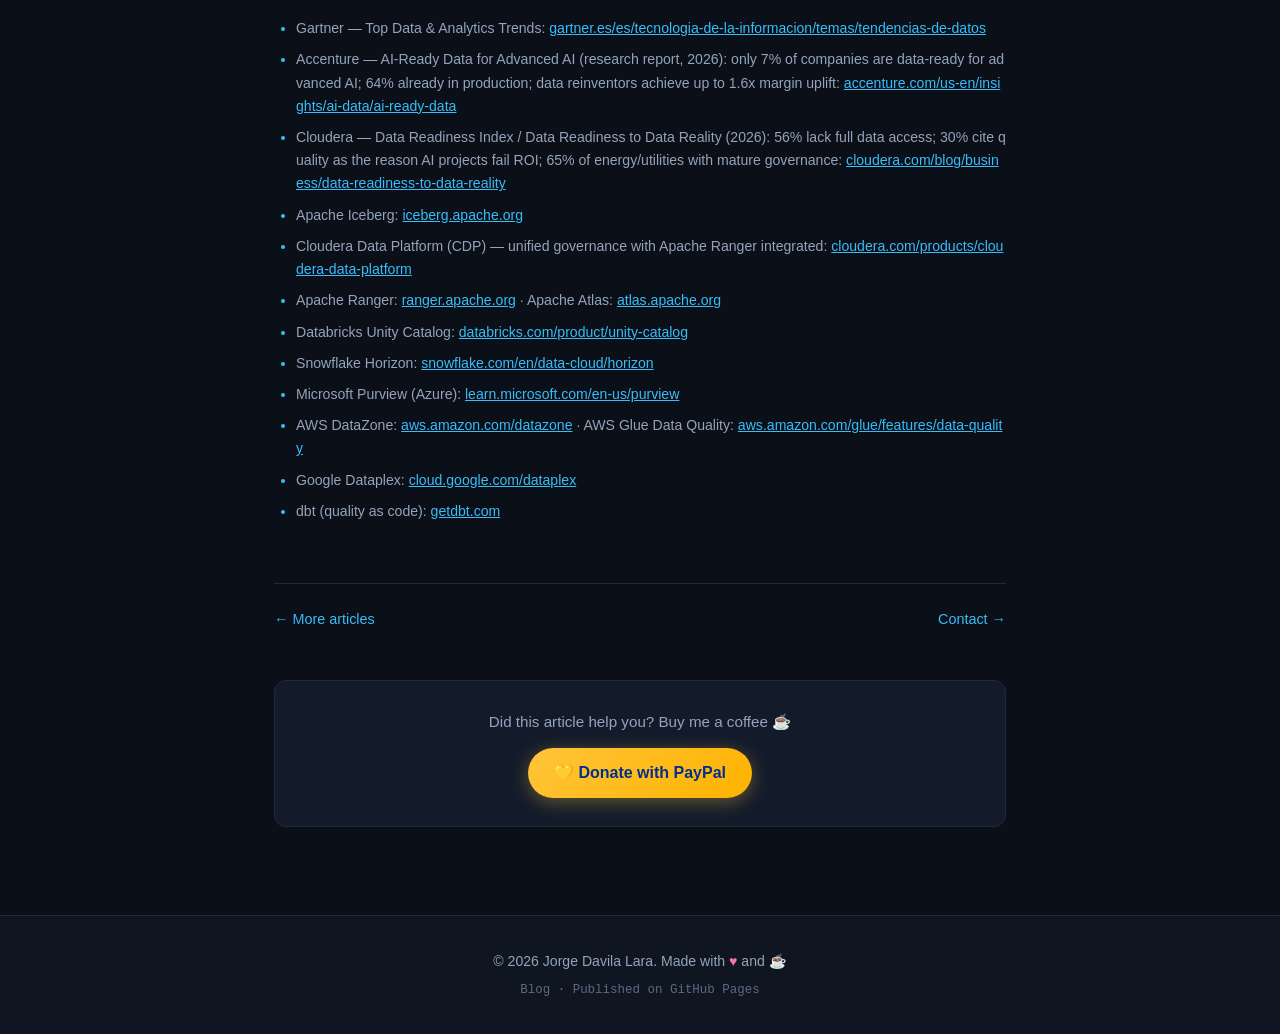
==== commit 85ebdd6f: "fix(blog): article top padding 96px so fixed navbar doesn't overlap cover (ES+EN)" ====
--- a/blog/data-governance-genai-lakehouse.en.html
+++ b/blog/data-governance-genai-lakehouse.en.html
@@ -7,7 +7,7 @@
   <meta name="description" content="A practical guide to implementing modern governance on Lakehouse platforms (Iceberg, Databricks, Cloudera) that power generative AI applications (RAG, agents): active catalog, automated lineage, quality-as-code and fine-grained access control." />
   <link rel="stylesheet" href="../assets/css/style.css" />
   <style>
-    .article { max-width: 780px; margin: 0 auto; padding: 40px 24px 80px; }
+    .article { max-width: 780px; margin: 0 auto; padding: 96px 24px 80px; }
     .article-header { margin-bottom: 40px; }
     .article-cover { width: 100%; height: auto; border-radius: var(--radius); border: 1px solid var(--border); margin-bottom: 32px; display: block; }
     .article-meta { font-family: var(--mono); font-size: 0.8rem; color: var(--accent); text-transform: uppercase; letter-spacing: 1px; margin-bottom: 12px; }
@@ -51,7 +51,7 @@
   <header class="navbar scrolled">
     <div class="container navbar-inner">
       <a href="../index.html" class="logo">JD<span class="logo-dot">.</span></a>
-      <nav class="nav-links">
+      <nav class="nav-links" id="navLinks">
         <a href="../index.html#inicio">Home</a>
         <a href="../index.html#blog">Blog</a>
         <a href="../index.html#contacto">Contact</a>
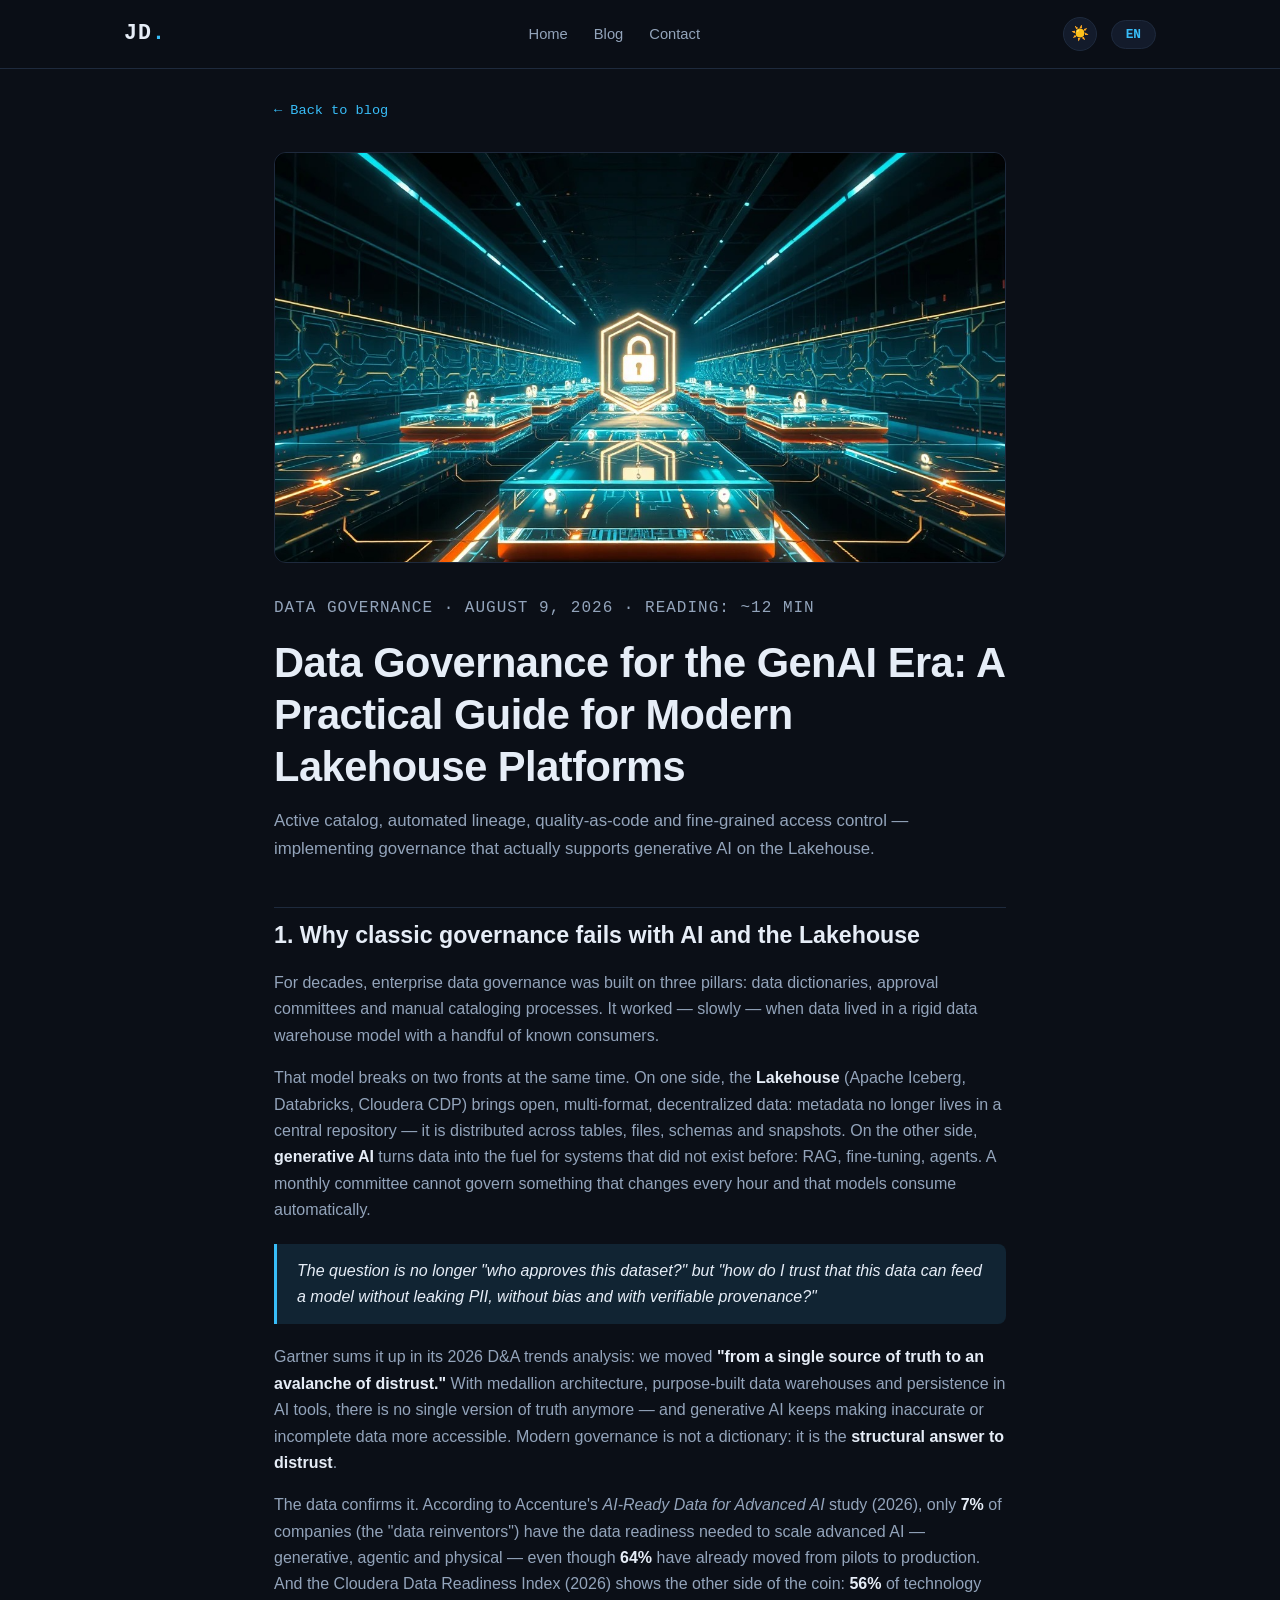
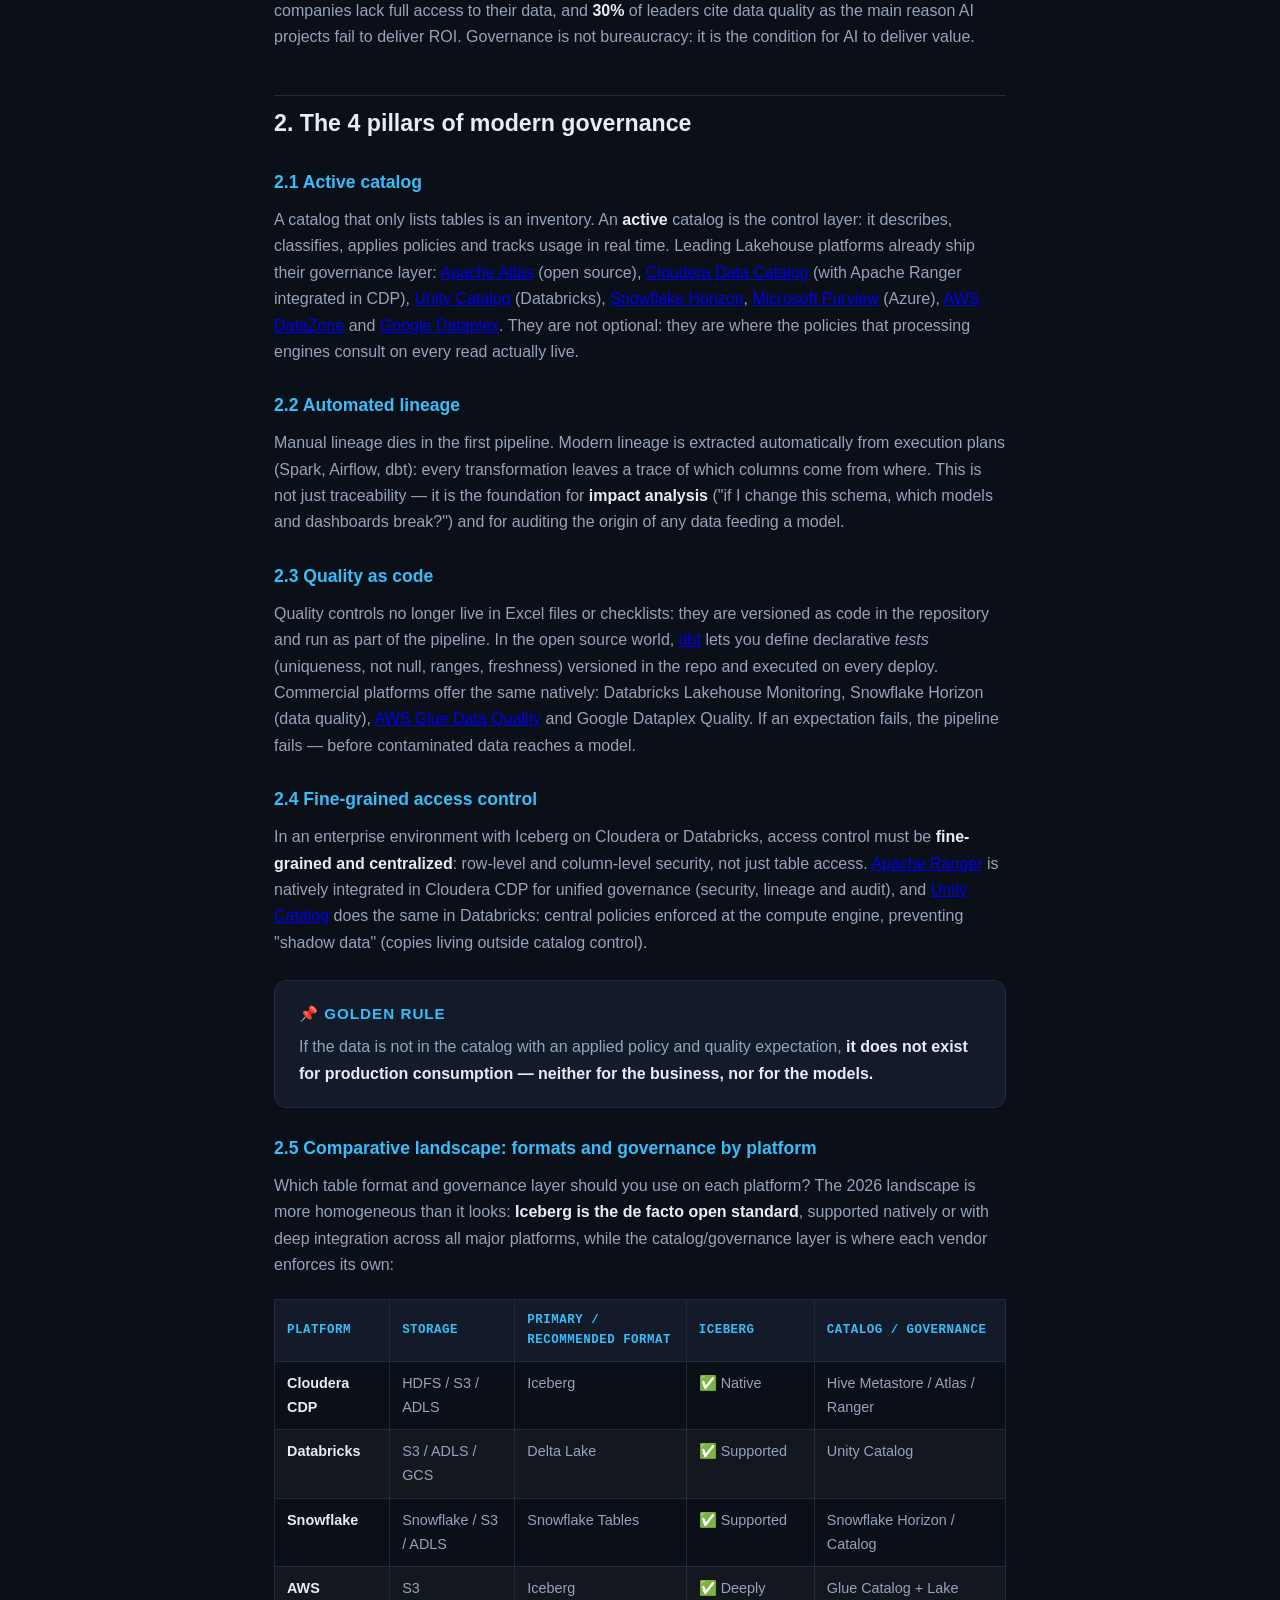
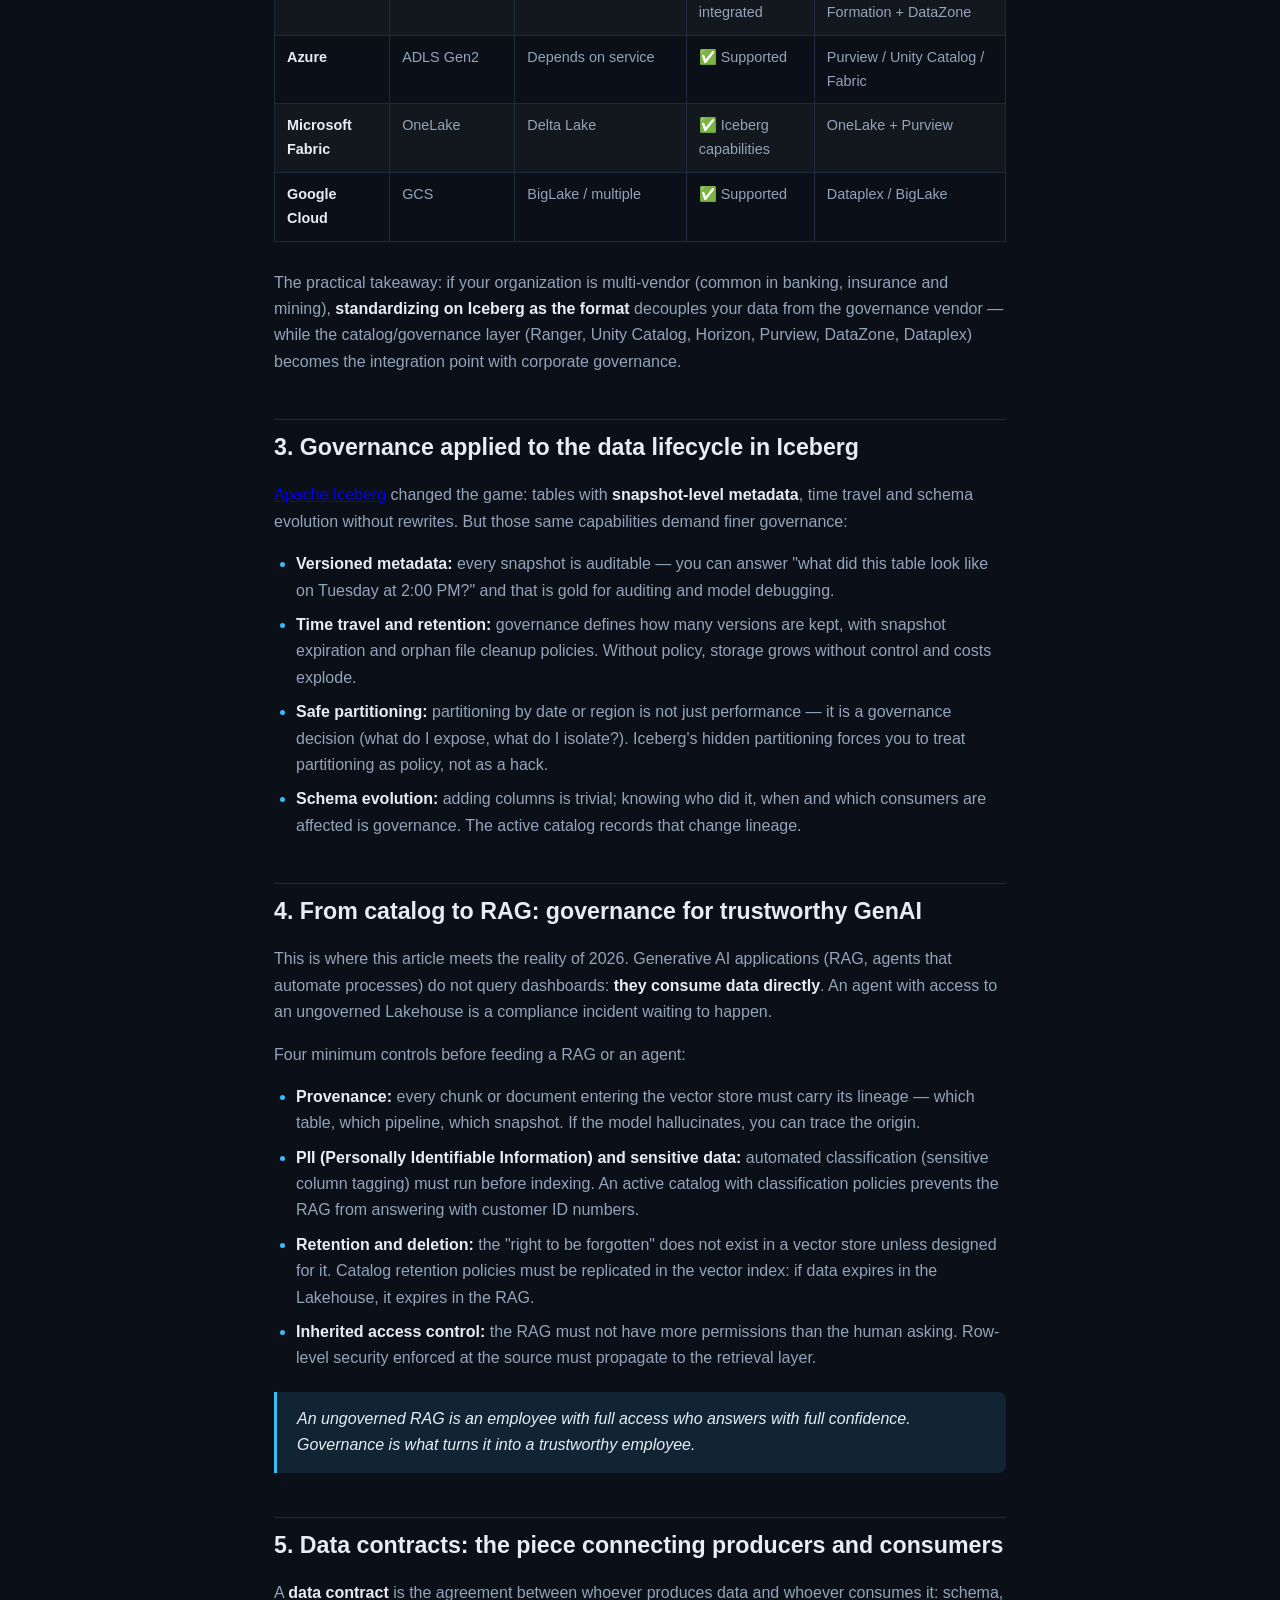
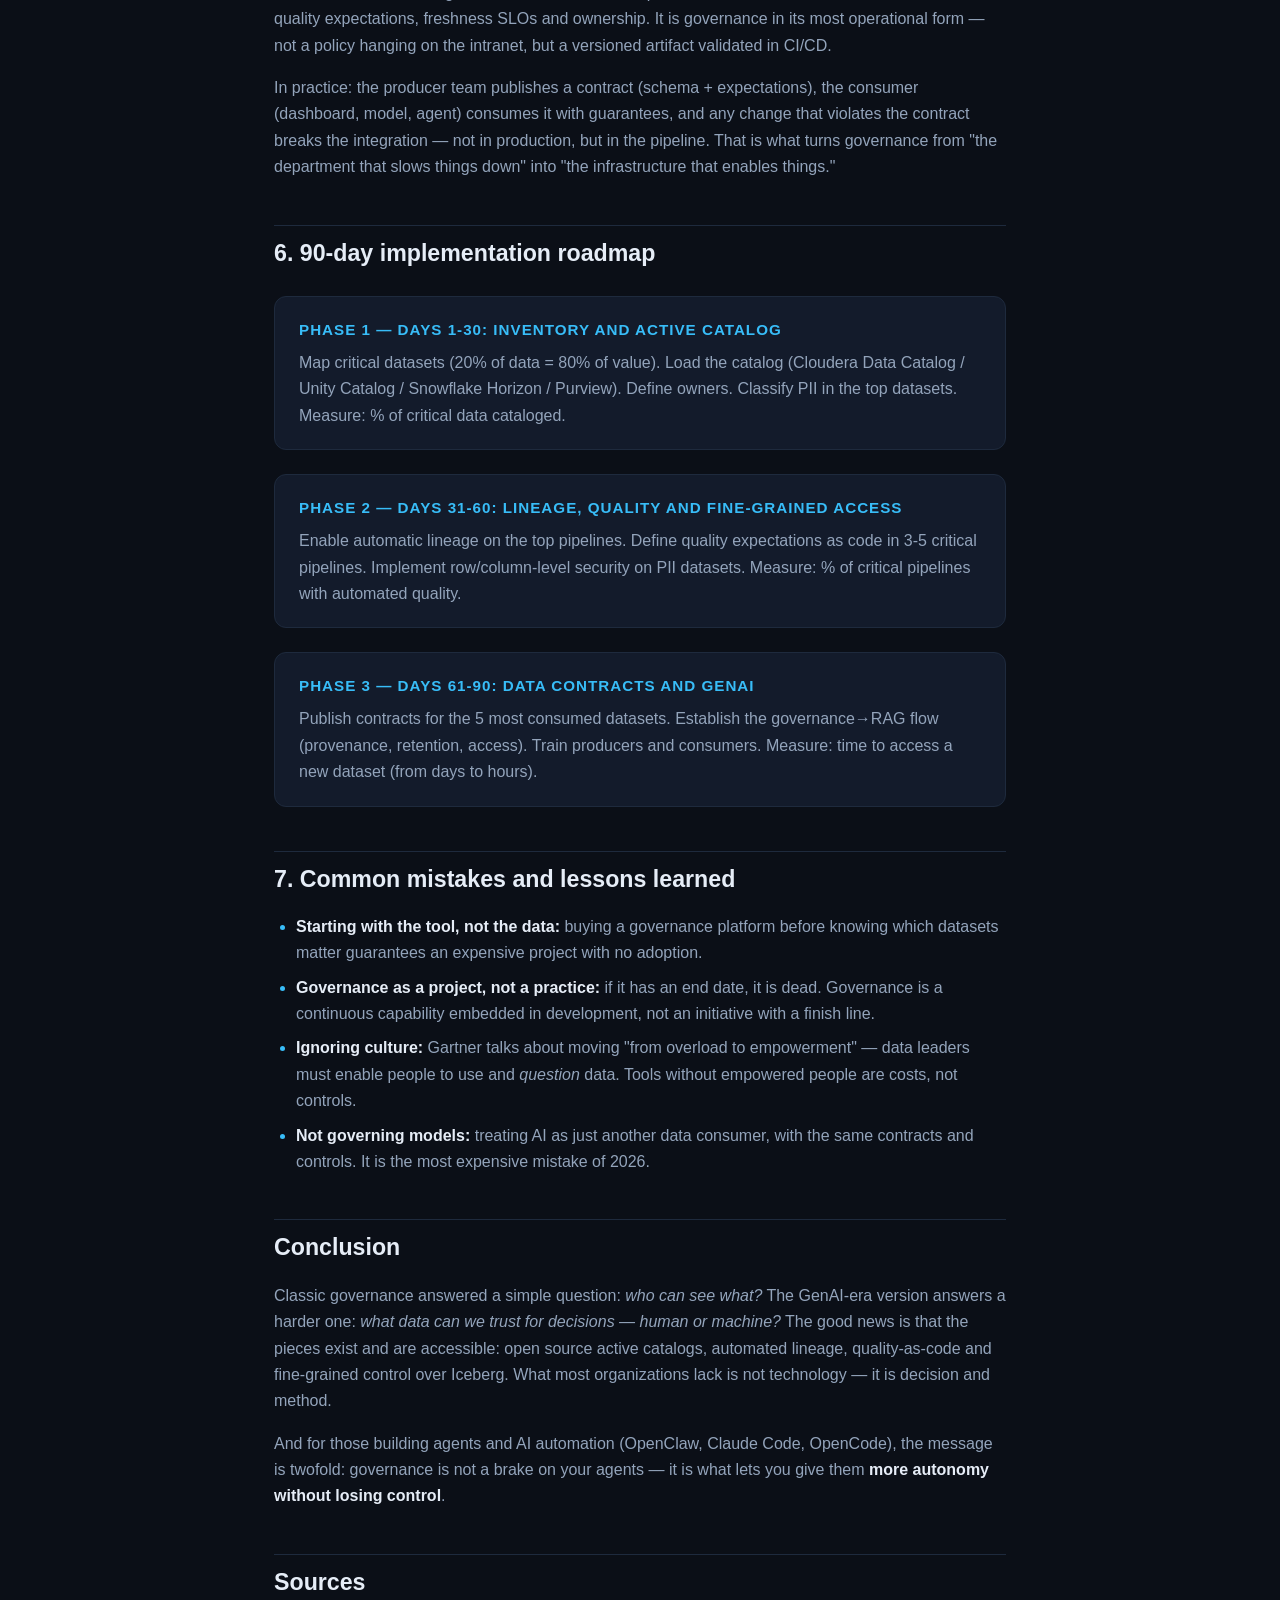
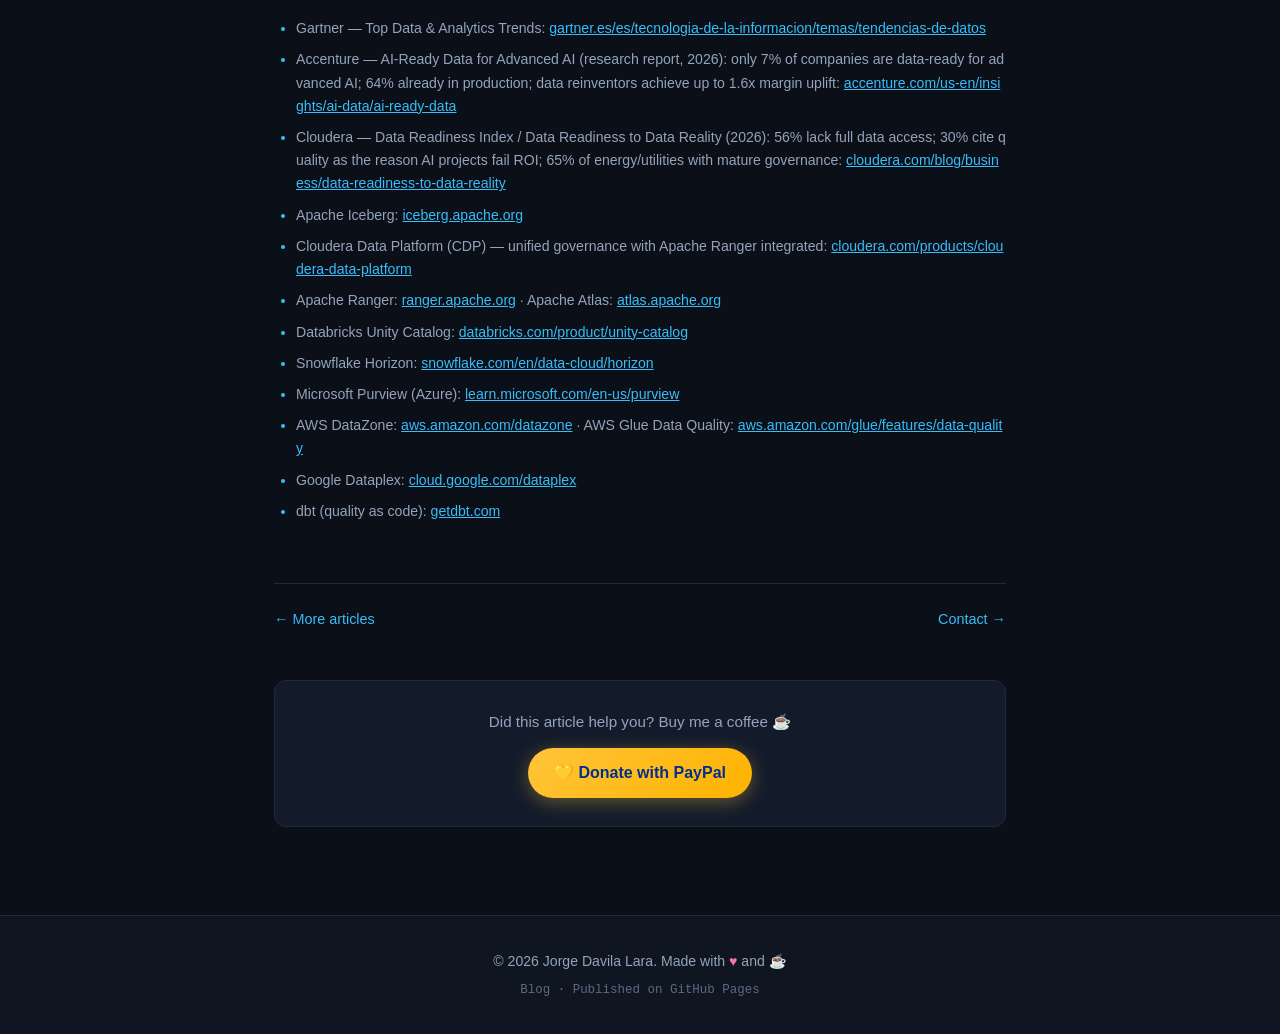
==== commit 60935270: "feat(theme): add light mode with toggle (☀️/🌙) in navbar — CSS variables + JS toggle + persistence" ====
--- a/blog/data-governance-genai-lakehouse.en.html
+++ b/blog/data-governance-genai-lakehouse.en.html
@@ -5,7 +5,7 @@
   <meta name="viewport" content="width=device-width, initial-scale=1.0" />
   <title>Data Governance for the GenAI Era — Jorge Davila Lara</title>
   <meta name="description" content="A practical guide to implementing modern governance on Lakehouse platforms (Iceberg, Databricks, Cloudera) that power generative AI applications (RAG, agents): active catalog, automated lineage, quality-as-code and fine-grained access control." />
-  <link rel="stylesheet" href="../assets/css/style.css" />
+  <link rel="stylesheet" href="../assets/css/style.css?v=3" />
   <style>
     .article { max-width: 780px; margin: 0 auto; padding: 96px 24px 80px; }
     .article-header { margin-bottom: 40px; }
@@ -57,6 +57,7 @@
         <a href="../index.html#contacto">Contact</a>
       </nav>
       <div class="navbar-actions">
+        <button class="theme-toggle" id="themeToggle" aria-label="Cambiar a tema claro">☀️</button>
         <button class="lang-toggle" id="langToggle" aria-label="Cambiar idioma / Switch language">
           <span id="langLabel">ES</span>
         </button>
--- a/assets/css/style.css
+++ b/assets/css/style.css
@@ -19,6 +19,30 @@
   --font: "Segoe UI", -apple-system, BlinkMacSystemFont, Roboto, "Helvetica Neue", Arial, sans-serif;
   --mono: "Cascadia Code", "JetBrains Mono", Consolas, "Courier New", monospace;
   --shadow: 0 8px 30px rgba(0, 0, 0, 0.35);
+  --navbar-bg: rgba(11, 15, 23, 0.85);
+  --navbar-bg-solid: rgba(11, 15, 23, 0.98);
+  --grid-line: rgba(56, 189, 248, 0.035);
+  --hero-glow-1: rgba(56, 189, 248, 0.10);
+  --hero-glow-2: rgba(34, 211, 238, 0.06);
+}
+
+[data-theme="light"] {
+  --bg: #f5f8fc;
+  --bg-alt: #eef3f9;
+  --bg-card: #ffffff;
+  --border: #d7e0ec;
+  --text: #16233a;
+  --text-dim: #4c5f7d;
+  --accent: #0284c7;
+  --accent-2: #0891b2;
+  --accent-dim: rgba(2, 132, 199, 0.10);
+  --success: #059669;
+  --shadow: 0 8px 30px rgba(15, 40, 80, 0.12);
+  --navbar-bg: rgba(255, 255, 255, 0.85);
+  --navbar-bg-solid: rgba(255, 255, 255, 0.98);
+  --grid-line: rgba(2, 132, 199, 0.06);
+  --hero-glow-1: rgba(2, 132, 199, 0.08);
+  --hero-glow-2: rgba(8, 145, 178, 0.05);
 }
 
 * { margin: 0; padding: 0; box-sizing: border-box; }
@@ -42,7 +66,7 @@
   position: fixed;
   top: 0; left: 0; right: 0;
   z-index: 100;
-  background: rgba(11, 15, 23, 0.85);
+  background: var(--navbar-bg);
   backdrop-filter: blur(12px);
   border-bottom: 1px solid transparent;
   transition: border-color 0.3s, background 0.3s;
@@ -50,7 +74,7 @@
 
 .navbar.scrolled {
   border-bottom-color: var(--border);
-  background: rgba(11, 15, 23, 0.95);
+  background: var(--navbar-bg-solid);
 }
 
 .navbar-inner {
@@ -115,6 +139,26 @@
 }
 
 .lang-toggle:hover { border-color: var(--accent); background: var(--accent-dim); }
+
+.theme-toggle {
+  font-family: var(--mono);
+  font-size: 0.9rem;
+  font-weight: 700;
+  width: 34px;
+  height: 34px;
+  display: flex;
+  align-items: center;
+  justify-content: center;
+  border-radius: 999px;
+  border: 1px solid var(--border);
+  background: var(--bg-card);
+  color: var(--text);
+  cursor: pointer;
+  transition: border-color 0.2s, background 0.2s, transform 0.2s;
+  line-height: 1;
+}
+
+.theme-toggle:hover { border-color: var(--accent); background: var(--accent-dim); transform: translateY(-1px); }
 
 .menu-toggle {
   display: none;
@@ -145,8 +189,8 @@
   padding: 120px 0 60px;
   position: relative;
   background:
-    radial-gradient(ellipse 60% 45% at 70% 15%, rgba(56, 189, 248, 0.10), transparent),
-    radial-gradient(ellipse 50% 40% at 15% 80%, rgba(34, 211, 238, 0.06), transparent),
+    radial-gradient(ellipse 60% 45% at 70% 15%, var(--hero-glow-1), transparent),
+    radial-gradient(ellipse 50% 40% at 15% 80%, var(--hero-glow-2), transparent),
     var(--bg);
 }
 
@@ -155,8 +199,8 @@
   position: absolute;
   inset: 0;
   background-image:
-    linear-gradient(rgba(56, 189, 248, 0.035) 1px, transparent 1px),
-    linear-gradient(90deg, rgba(56, 189, 248, 0.035) 1px, transparent 1px);
+    linear-gradient(var(--grid-line) 1px, transparent 1px),
+    linear-gradient(90deg, var(--grid-line) 1px, transparent 1px);
   background-size: 46px 46px;
   mask-image: radial-gradient(ellipse 70% 60% at 50% 40%, black 30%, transparent 75%);
   -webkit-mask-image: radial-gradient(ellipse 70% 60% at 50% 40%, black 30%, transparent 75%);
@@ -646,16 +690,17 @@
     position: fixed;
     top: 68px; left: 0; right: 0;
     flex-direction: column;
-    background: rgba(11, 15, 23, 0.98);
+    background: var(--navbar-bg-solid);
     padding: 24px;
     gap: 18px;
     border-bottom: 1px solid var(--border);
-    transform: translateY(-120%);
-    transition: transform 0.3s ease;
+    transform: translateY(calc(-100% - 68px));
+    visibility: hidden;
+    transition: transform 0.3s ease, visibility 0.3s;
     align-items: flex-start;
   }
 
-  .nav-links.open { transform: none; }
+  .nav-links.open { transform: none; visibility: visible; }
 
   .menu-toggle { display: flex; }
 
